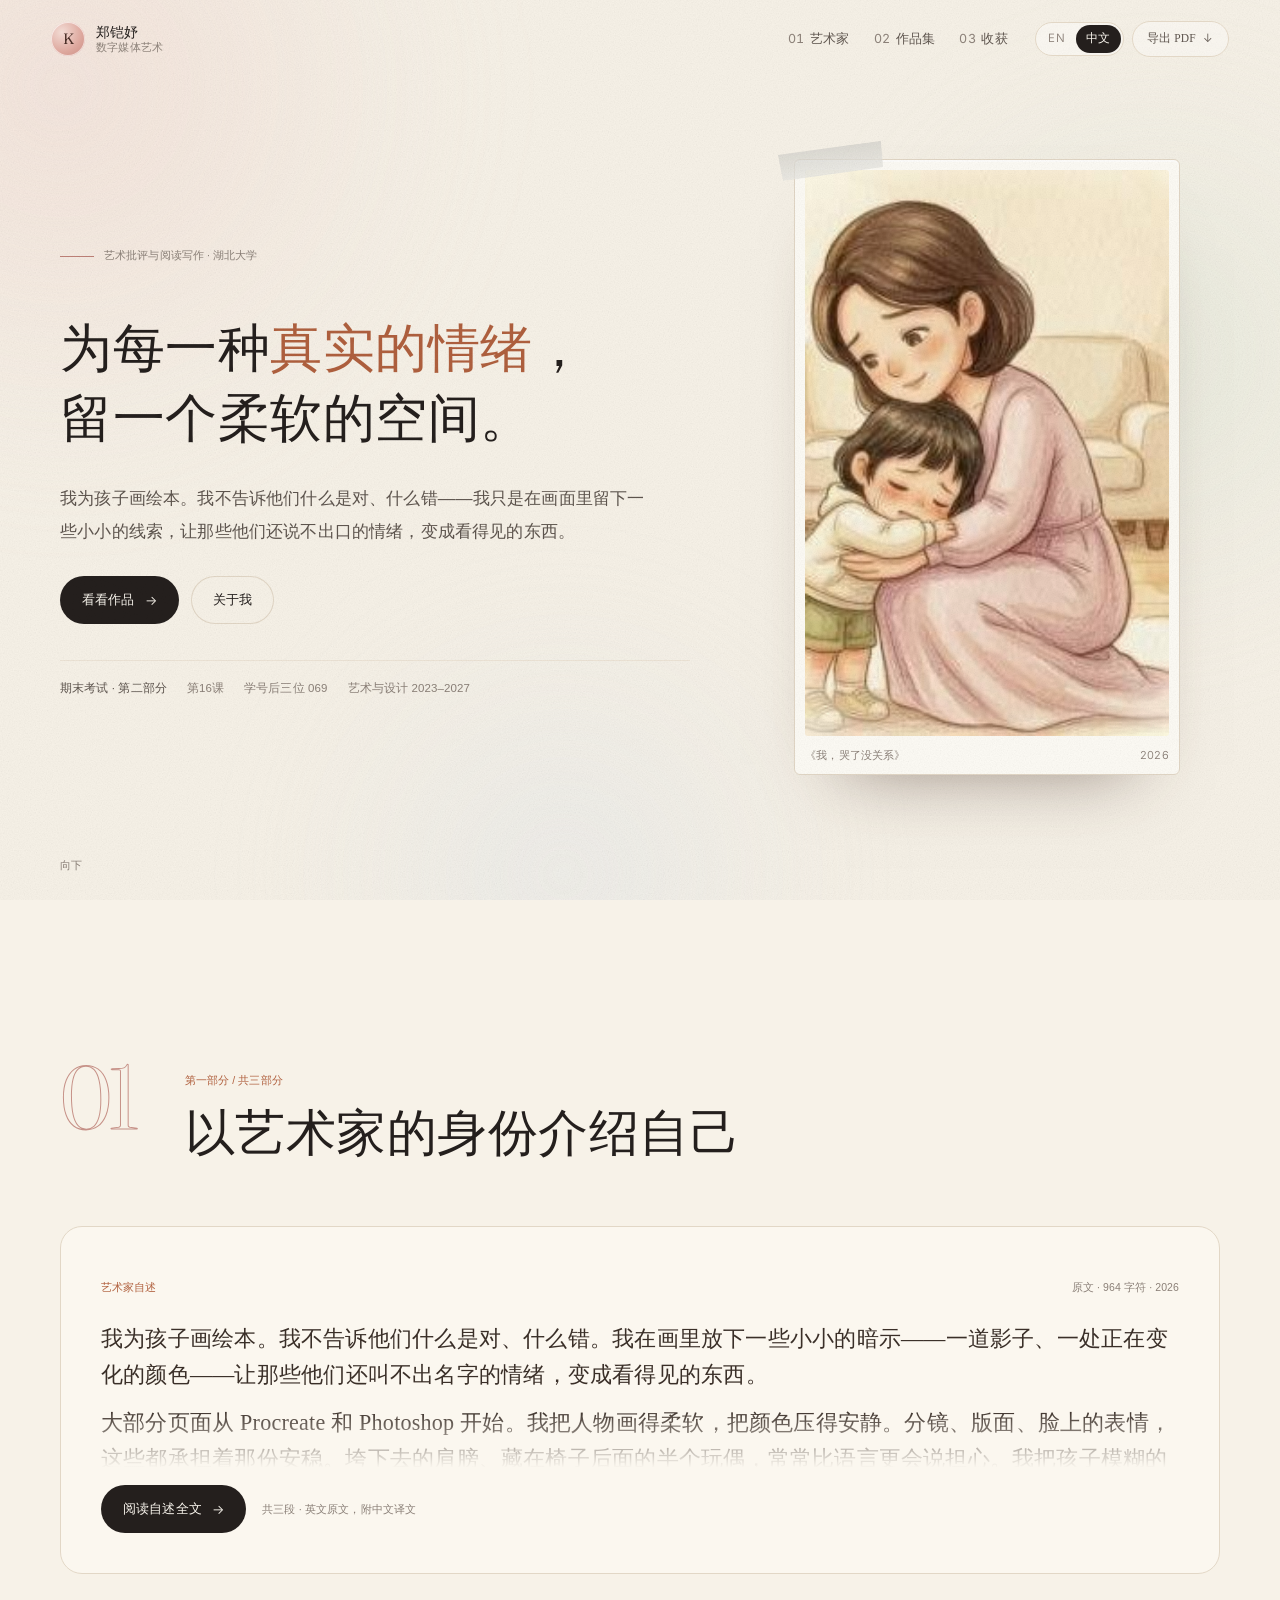
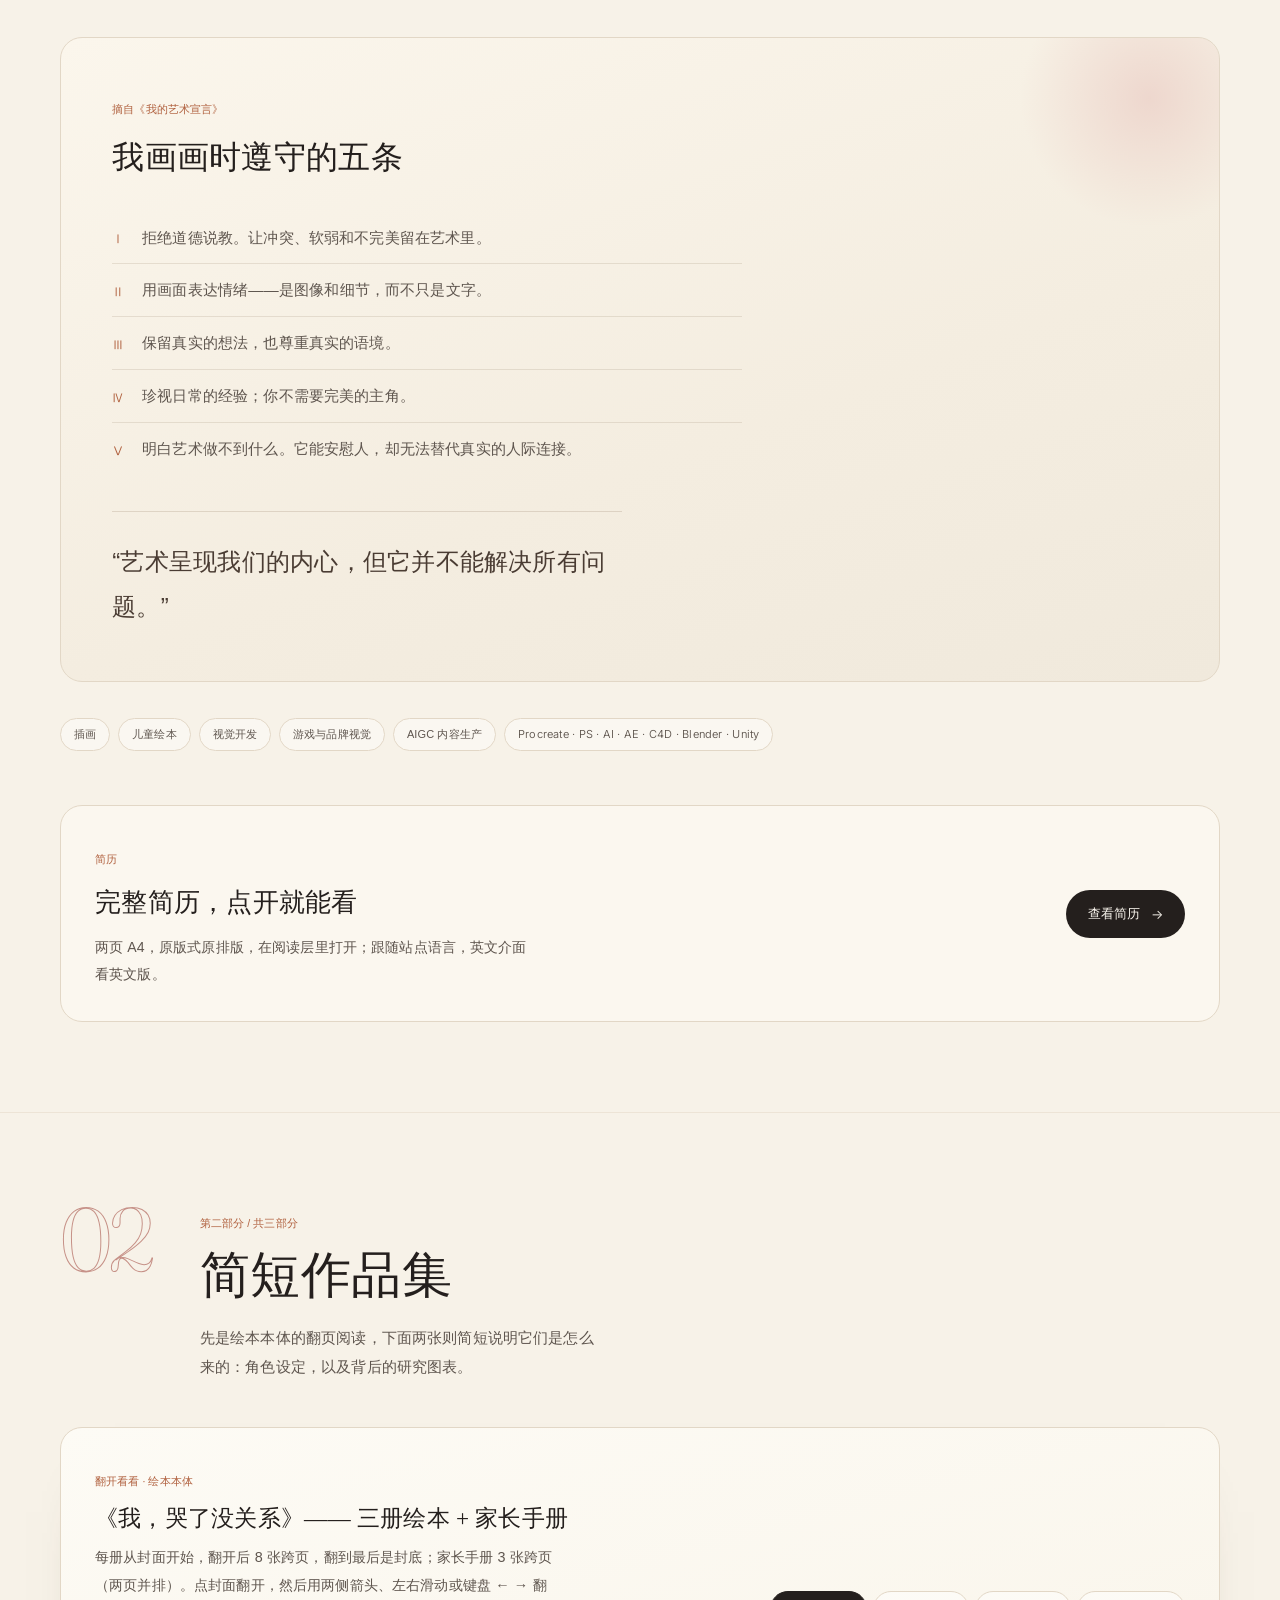
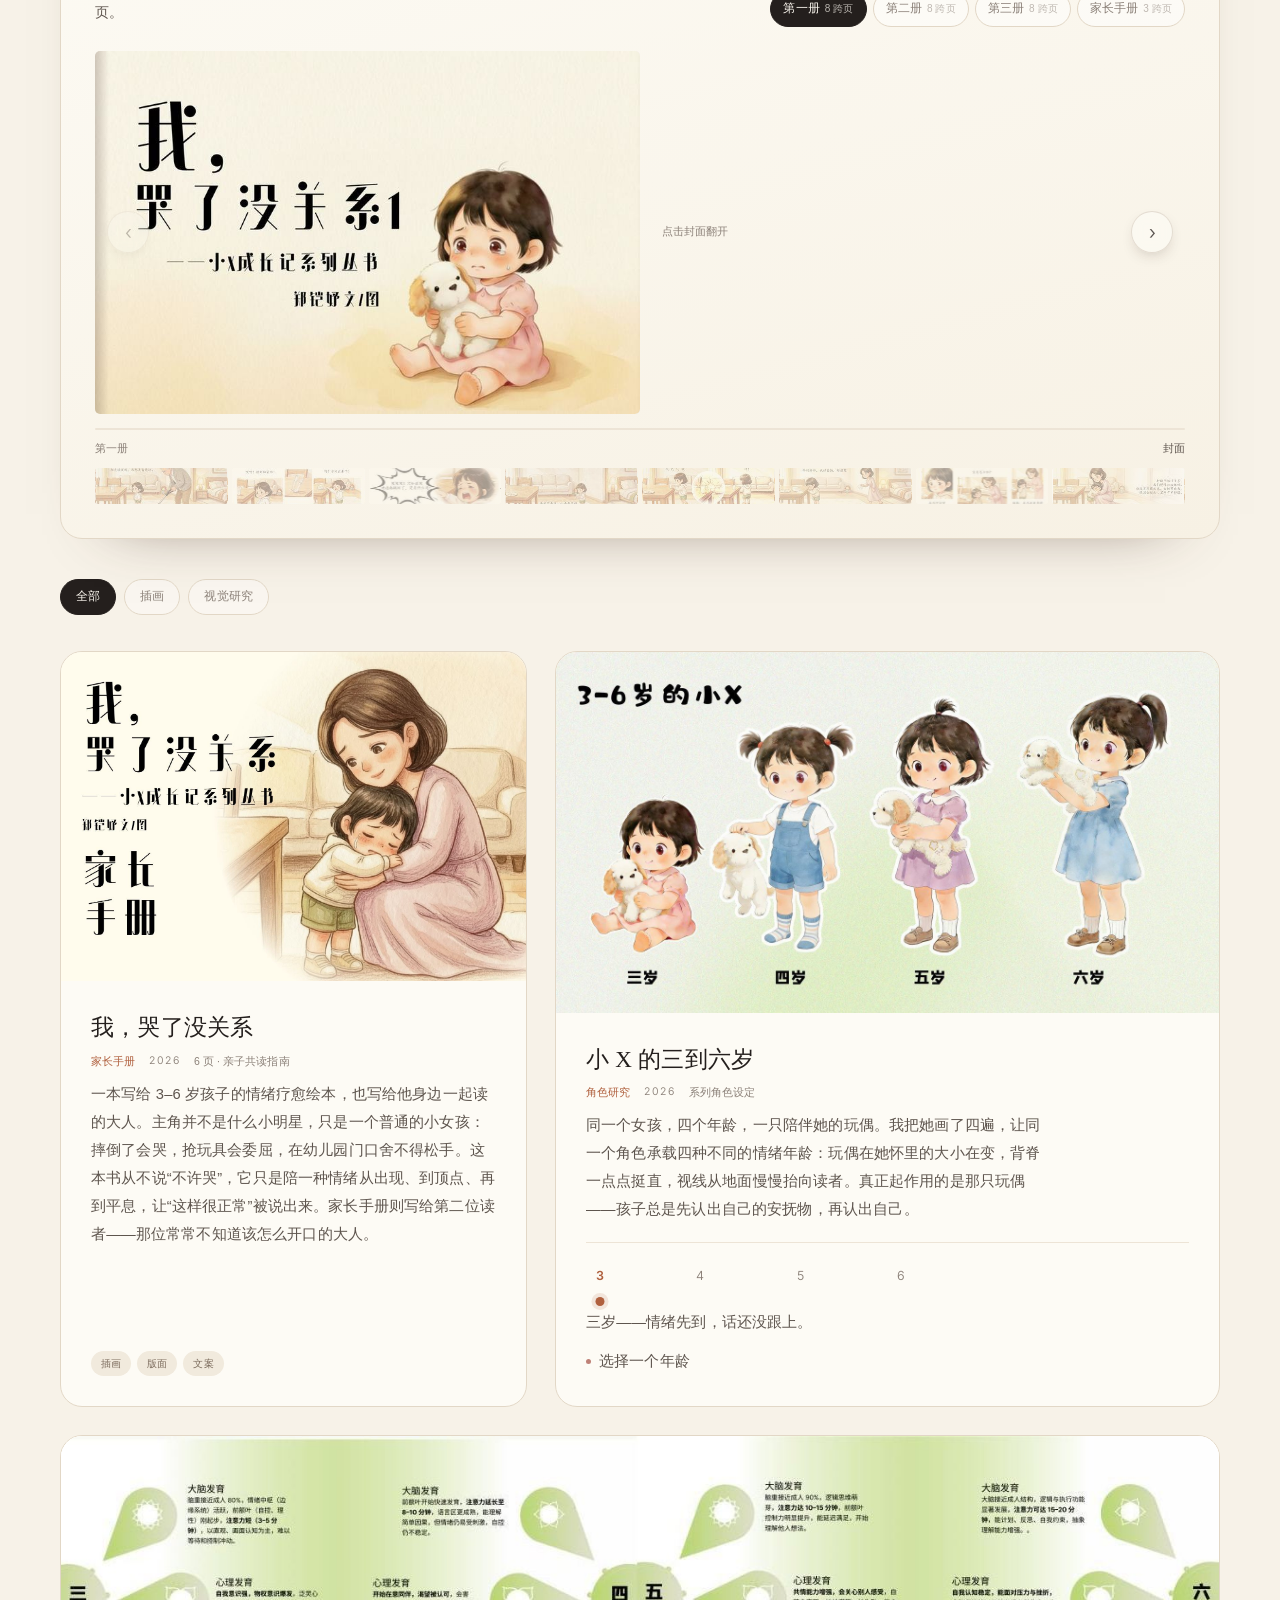
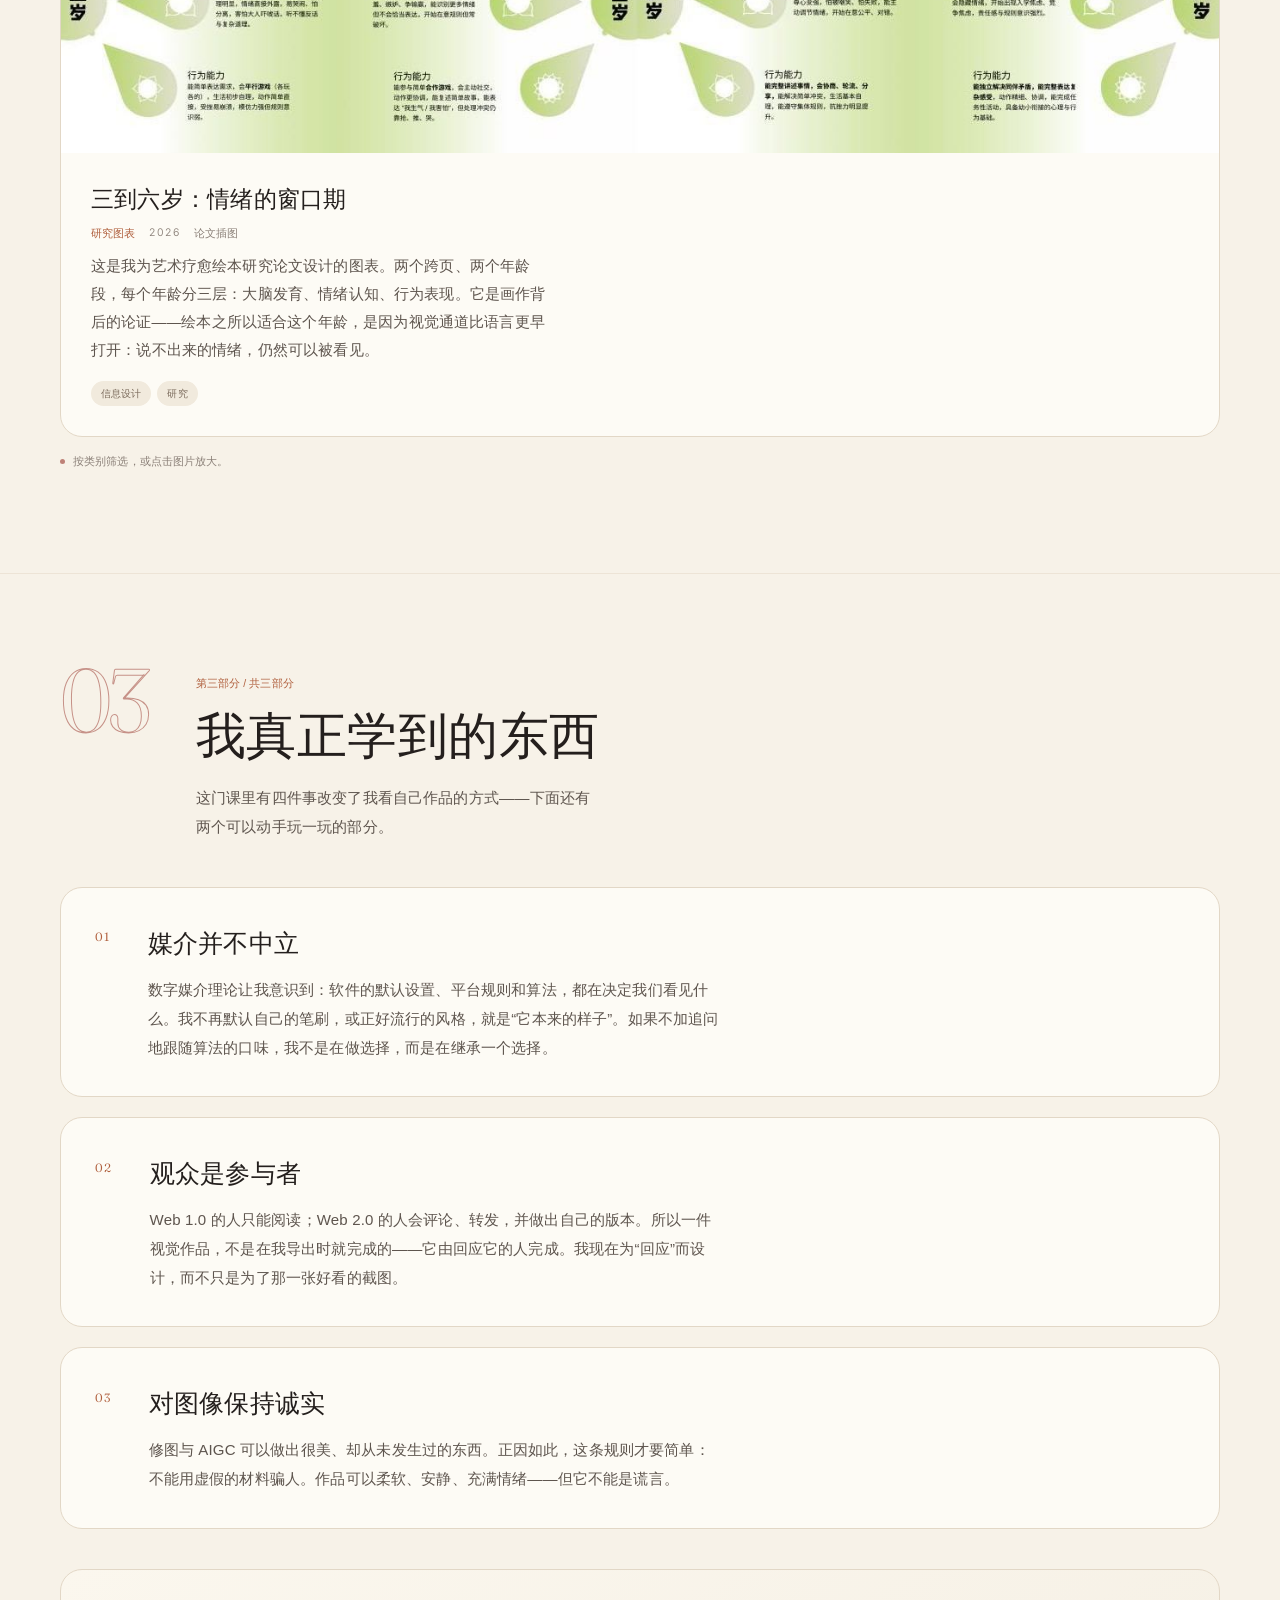
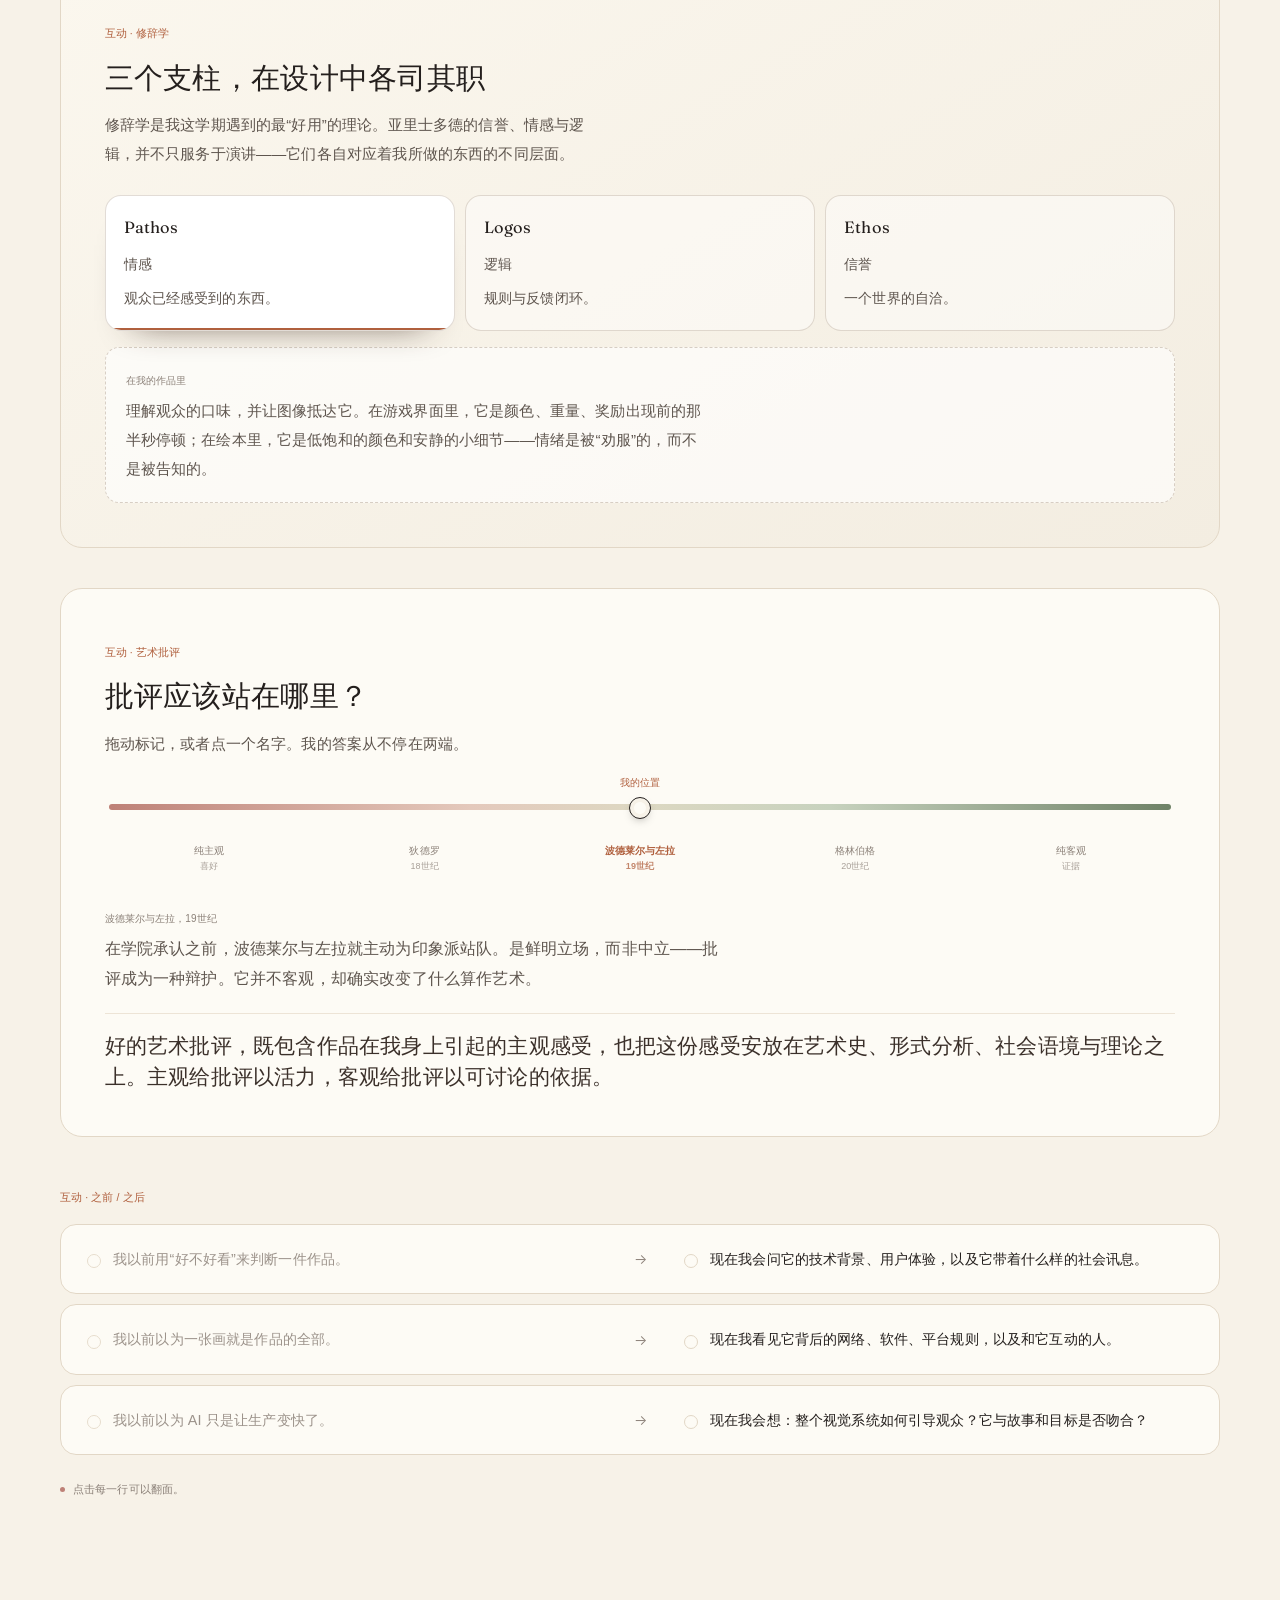
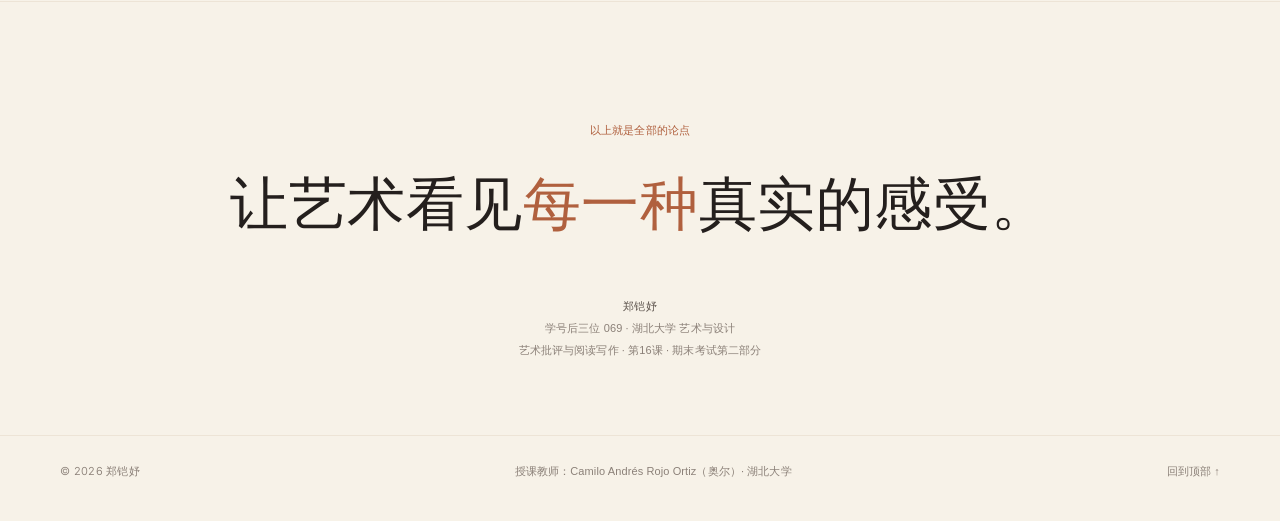
==== 郑铠妤_期末考试_单文件版.html @ 7272d147 "header: click the name for phone and email" ====
<!doctype html>
<html lang="zh-CN" data-lang="zh" data-default-lang="zh">
<head>
<meta charset="utf-8">
<meta name="viewport" content="width=device-width, initial-scale=1">
<title>郑铠妤 · 为每一种真实的情绪留一个柔软的空间 — 期末考试第二部分</title>
<meta name="description" content="Final exam presentation (Part 2): an artist introduction, a short portfolio and what I learned — as an interactive site by Zheng Kaiyu, Hubei University.">
<link rel="preconnect" href="https://fonts.googleapis.com">
<link rel="preconnect" href="https://fonts.gstatic.com" crossorigin>
<link href="https://fonts.googleapis.com/css2?family=Fraunces:ital,opsz,wght@0,9..144,300;0,9..144,400;0,9..144,500;1,9..144,400&amp;family=Inter:wght@300;400;500;600&amp;display=swap" rel="stylesheet">
<style>
/* ============================================================
   Zheng Kaiyu — "A Soft Space"
   Final Exam, Part 2 · Critical Writing and Reading in Arts
   ============================================================ */

/* ---------- tokens ---------- */
:root{
  --paper:#F7F2E8;
  --paper-2:#FBF7EF;
  --card:#FDFBF5;
  --ink:#241F1D;
  --ink-soft:#5E554E;
  --ink-faint:#8B8078;
  --line:#E2D7C6;
  --line-soft:#EDE4D6;
  --blush:#E7C3BC;
  --blush-deep:#BE8177;
  --sage:#A9B9A0;
  --sage-deep:#6F8267;
  --clay:#B0603E;
  --blue:#A7BAC8;
  --maxw:1160px;
  --r:22px;
  --ease:cubic-bezier(.22,.68,.24,1);
  --serif:"Fraunces","Iowan Old Style","Palatino Linotype",Palatino,Georgia,"Songti SC",serif;
  --sans:"Inter",-apple-system,BlinkMacSystemFont,"Segoe UI","PingFang SC","Hiragino Sans GB","Microsoft YaHei",sans-serif;
}

*,*::before,*::after{box-sizing:border-box}
html{-webkit-text-size-adjust:100%;scroll-behavior:smooth;scroll-padding-top:96px}
@media (prefers-reduced-motion:reduce){html{scroll-behavior:auto}}

body{
  margin:0;
  background:var(--paper);
  color:var(--ink);
  font-family:var(--sans);
  font-size:clamp(15px,1.02vw,17px);
  line-height:1.7;
  font-weight:350;
  -webkit-font-smoothing:antialiased;
  overflow-x:hidden;
}

/* language switching */
[data-lang="en"] [lang="zh"]{display:none !important}
[data-lang="zh"] [lang="en"]{display:none !important}

/* --- Chinese typography: serif for headings, sans for reading text --- */
[lang="zh"]{
  font-family:"Songti SC","Noto Serif SC","Source Han Serif SC",SimSun,STSong,serif;
  letter-spacing:.01em
}
p [lang="zh"],li [lang="zh"],small [lang="zh"],.sub [lang="zh"],.intro [lang="zh"],
.agecap [lang="zh"],.side [lang="zh"],.meta [lang="zh"],.hero-meta [lang="zh"],
.panel p [lang="zh"],.spector p [lang="zh"],.sig [lang="zh"],.caps [lang="zh"],
.tags [lang="zh"],footer [lang="zh"],.metrics small [lang="zh"],.hint [lang="zh"],
.wbody p [lang="zh"],.case p [lang="zh"],.lrow p [lang="zh"],.eyebrow [lang="zh"],
.part-kicker [lang="zh"],.brand b [lang="zh"],.lb-cap [lang="zh"]{
  font-family:"PingFang SC","Hiragino Sans GB","Microsoft YaHei","Noto Sans SC",sans-serif
}
[data-lang="zh"] .outro .big,
[data-lang="zh"] .manifesto .quote,
[data-lang="zh"] .hero h1 em{font-style:normal}
[data-lang="zh"] .hero h1{
  font-size:clamp(1.8rem,4.05vw,3.35rem);
  line-height:1.32;letter-spacing:0;margin-top:.9em;margin-bottom:.55em;font-weight:500
}
[data-lang="zh"] .caps > span{text-transform:none;letter-spacing:.02em}
[data-lang="zh"] footer .frow{text-transform:none;letter-spacing:.03em}
[data-lang="zh"] .part-head h2{line-height:1.25}
[data-lang="zh"] .outro .big{line-height:1.3;letter-spacing:0}
[data-lang="zh"] .st-title,[data-lang="zh"] .wbody h3{line-height:1.4}
body[lang] p[lang="zh"],p [lang="zh"]{line-height:1.9}

a{color:inherit;text-decoration:none}
img{max-width:100%;display:block;height:auto}
button{font:inherit;color:inherit;background:none;border:0;cursor:pointer}
::selection{background:var(--blush);color:#2b2320}

.skip{position:fixed;left:-999px;top:0;z-index:200;background:var(--ink);color:var(--paper);padding:.7rem 1.1rem;border-radius:0 0 10px 0}
.skip:focus{left:0}

/* ---------- paper texture & soft colour ---------- */
.grain{
  position:fixed;inset:0;pointer-events:none;z-index:3;opacity:.5;
  background-image:url("data:image/svg+xml,%3Csvg xmlns='http://www.w3.org/2000/svg' width='180' height='180'%3E%3Cfilter id='n'%3E%3CfeTurbulence type='fractalNoise' baseFrequency='.82' numOctaves='3'/%3E%3CfeColorMatrix type='saturate' values='0'/%3E%3C/filter%3E%3Crect width='180' height='180' filter='url(%23n)' opacity='.28'/%3E%3C/svg%3E");
  mix-blend-mode:multiply;
}
.blobs{position:fixed;inset:0;pointer-events:none;z-index:0;overflow:hidden}
.blobs span{position:absolute;display:block;border-radius:50%;filter:blur(70px);opacity:.55}
.b1{width:52vw;height:52vw;left:-16vw;top:-14vw;background:radial-gradient(circle at 40% 40%,#F2D9D2,rgba(242,217,210,0) 68%)}
.b2{width:44vw;height:44vw;right:-12vw;top:8vh;background:radial-gradient(circle at 50% 50%,#DDE6D6,rgba(221,230,214,0) 68%)}
.b3{width:40vw;height:40vw;left:24vw;bottom:-18vw;background:radial-gradient(circle at 50% 50%,#E3E8EC,rgba(227,232,236,0) 70%)}
@media (prefers-reduced-motion:no-preference){
  .b1{animation:drift 26s ease-in-out infinite alternate}
  .b2{animation:drift 32s ease-in-out infinite alternate-reverse}
  .b3{animation:drift 38s ease-in-out infinite alternate}
}
@keyframes drift{from{transform:translate3d(0,0,0) scale(1)}to{transform:translate3d(3vw,2vh,0) scale(1.08)}}

/* ---------- progress ---------- */
.progress{position:fixed;top:0;left:0;right:0;height:2px;z-index:60;background:transparent}
.progress i{display:block;height:100%;width:0;background:linear-gradient(90deg,var(--blush-deep),var(--clay));transition:width .12s linear}

/* ---------- nav ---------- */
.nav{
  position:fixed;top:0;left:0;right:0;z-index:50;
  display:flex;align-items:center;gap:clamp(12px,2vw,32px);
  padding:18px clamp(18px,4vw,54px);
  transition:background .45s var(--ease),box-shadow .45s var(--ease),padding .45s var(--ease);
}
.nav.solid{
  background:rgba(250,246,238,.82);
  backdrop-filter:blur(14px) saturate(1.2);
  -webkit-backdrop-filter:blur(14px) saturate(1.2);
  box-shadow:0 1px 0 var(--line),0 8px 30px -22px rgba(60,40,30,.4);
  padding-top:12px;padding-bottom:12px;
}
.brand{display:flex;align-items:center;gap:11px;margin-right:auto;min-width:0}
.brand .mark{
  width:34px;height:34px;border-radius:50%;flex:0 0 auto;
  background:radial-gradient(circle at 32% 30%,#F3DCD5,#DDA79D 60%,#C98D83);
  box-shadow:inset 0 0 0 1px rgba(255,255,255,.6);
  display:grid;place-items:center;
  font-family:var(--serif);font-size:15px;color:#4a2f28;
}
.brand .who{display:flex;flex-direction:column;line-height:1.15}
.brand b{font-weight:500;font-size:14px;letter-spacing:.02em}
.brand small{font-size:10.5px;letter-spacing:.14em;text-transform:uppercase;color:var(--ink-faint)}
/* brand button + contact card */
button.brand{
  font:inherit;color:inherit;background:none;border:0;padding:4px 6px 4px 0;
  text-align:left;cursor:pointer;border-radius:10px
}
button.brand b{transition:color .3s var(--ease)}
button.brand:hover b,button.brand:focus-visible b{color:var(--clay)}
button.brand:focus-visible{outline:2px solid rgba(176,96,62,.5);outline-offset:4px}
.contact{
  position:absolute;top:calc(100% - 6px);left:clamp(18px,4vw,54px);z-index:60;
  width:min(304px,calc(100vw - 36px));
  background:rgba(253,251,245,.98);border:1px solid var(--line);border-radius:14px;
  box-shadow:0 30px 52px -34px rgba(50,35,28,.9);
  padding:15px 18px 13px;animation:docIn .24s var(--ease)
}
.contact[hidden]{display:none}
.contact-k{font-size:9.5px;letter-spacing:.16em;text-transform:uppercase;color:var(--clay);margin:0 0 8px}
.contact-row{
  display:flex;flex-direction:column;gap:2px;padding:8px 0;
  border-top:1px solid var(--line-soft);transition:color .3s
}
.contact-row:first-of-type{border-top:0;padding-top:2px}
.contact-lab{font-size:9.5px;letter-spacing:.13em;text-transform:uppercase;color:var(--ink-faint)}
.contact-val{font-family:var(--serif);font-size:1.04rem;color:var(--ink);letter-spacing:.01em}
.contact-row:hover .contact-val{color:var(--clay)}
@media screen and (max-width:560px){.contact{left:12px;width:calc(100vw - 24px)}}

.navlinks{display:flex;gap:clamp(10px,1.6vw,26px);font-size:12.5px;letter-spacing:.04em}
.navlinks a{position:relative;padding:4px 2px;color:var(--ink-soft);transition:color .3s}
.navlinks a b{font-weight:400;color:var(--ink-faint);margin-right:5px;font-variant-numeric:tabular-nums}
.navlinks a::after{
  content:"";position:absolute;left:0;right:0;bottom:-1px;height:1px;
  background:var(--clay);transform:scaleX(0);transform-origin:left;transition:transform .4s var(--ease);
}
.navlinks a:hover{color:var(--ink)}
.navlinks a:hover::after,.navlinks a[aria-current="true"]::after{transform:scaleX(1)}
.navlinks a[aria-current="true"]{color:var(--ink)}

.navtools{display:flex;align-items:center;gap:8px}
.seg{display:flex;border:1px solid var(--line);border-radius:999px;padding:2px;background:rgba(255,255,255,.4)}
.seg button{
  padding:4px 10px;border-radius:999px;font-size:11.5px;letter-spacing:.06em;
  color:var(--ink-faint);transition:.3s var(--ease)
}
.seg button[aria-pressed="true"]{background:var(--ink);color:var(--paper-2)}
.btn-ghost{
  display:inline-flex;align-items:center;gap:7px;
  border:1px solid var(--line);border-radius:999px;padding:7px 14px;
  font-size:11.5px;letter-spacing:.09em;text-transform:uppercase;
  color:var(--ink-soft);background:rgba(255,255,255,.35);transition:.35s var(--ease)
}
.btn-ghost:hover{background:var(--ink);color:var(--paper-2);border-color:var(--ink)}
@media screen and (max-width:760px){
  .navlinks{display:none}
  .brand small{display:none}
  .nav{padding:14px clamp(14px,4vw,54px);gap:10px}
  .btn-ghost{padding:6px 10px;font-size:10px}
  .hero{padding-bottom:clamp(30px,5vh,60px)}
  .part{padding:clamp(52px,7vh,96px) 0}
  .part-head{margin-bottom:clamp(24px,4vh,40px)}
  .scroll-cue{margin-top:24px}
  .scroll-cue i{height:30px}
}

/* wide research chart: swipe horizontally on small screens */
@media screen and (max-width:760px){
  .shot.wide{aspect-ratio:auto;height:auto;overflow-x:auto;overflow-y:hidden;cursor:grab}
  .shot.wide img{min-width:860px;max-width:none;width:860px;height:auto;object-fit:contain}
  .shot.wide::after{
    content:"swipe \2192";position:absolute;right:10px;bottom:10px;
    font-size:9px;letter-spacing:.14em;text-transform:uppercase;
    background:rgba(253,251,245,.92);color:var(--ink-soft);border-radius:999px;padding:4px 9px;
    pointer-events:none
  }
}

/* ---------- layout ---------- */
.wrap{width:min(100% - clamp(36px,8vw,96px),var(--maxw));margin-inline:auto}
section{position:relative;z-index:1;scroll-margin-top:88px}

/* ---------- hero ---------- */
.hero{padding:clamp(120px,16vh,180px) 0 clamp(60px,8vh,110px)}
.hero .inner{display:grid;grid-template-columns:1.15fr .85fr;gap:clamp(30px,5vw,72px);align-items:center}
@media screen and (max-width:900px){.hero .inner{grid-template-columns:1fr;gap:44px}}

.eyebrow{
  display:flex;align-items:center;gap:10px;
  font-size:10.5px;letter-spacing:.2em;text-transform:uppercase;color:var(--ink-faint);
}
.eyebrow::before{content:"";width:34px;height:1px;background:var(--blush-deep);flex:0 0 auto}

.hero h1{
  font-family:var(--serif);font-weight:400;
  font-size:clamp(2.5rem,6.2vw,5rem);
  line-height:1.02;letter-spacing:-.025em;
  margin:.5em 0 .42em;
}
.hero h1 em{font-style:italic;color:var(--clay)}
.hero p.lead{
  font-size:clamp(1rem,1.35vw,1.14rem);
  line-height:1.72;color:var(--ink-soft);max-width:34em;margin:0 0 1.6em;
}
.hero .cta{display:flex;flex-wrap:wrap;gap:12px;align-items:center}
.btn{
  display:inline-flex;align-items:center;gap:10px;
  background:var(--ink);color:var(--paper-2);
  padding:13px 22px;border-radius:999px;font-size:13px;letter-spacing:.03em;
  transition:.4s var(--ease);
}
.btn:hover{transform:translateY(-2px);box-shadow:0 14px 28px -18px rgba(40,25,20,.7)}
.btn .arrow{transition:transform .4s var(--ease)}
.btn:hover .arrow{transform:translateX(4px)}
.btn.line{background:transparent;color:var(--ink);box-shadow:inset 0 0 0 1px var(--line)}
.btn.line:hover{box-shadow:inset 0 0 0 1px var(--ink)}

.hero-meta{
  display:flex;flex-wrap:wrap;gap:6px 20px;margin-top:clamp(28px,4vh,44px);
  padding-top:18px;border-top:1px solid var(--line-soft);
  font-size:11.5px;letter-spacing:.06em;color:var(--ink-faint);text-transform:uppercase;
}
.hero-meta b{color:var(--ink-soft);font-weight:500}

/* framed artwork */
.frame{
  position:relative;background:var(--card);border:1px solid var(--line);
  border-radius:6px;padding:10px;
  box-shadow:0 40px 70px -50px rgba(70,45,35,.6),0 2px 0 rgba(255,255,255,.6) inset;
  transform:rotate(2.4deg);
  transition:transform .7s var(--ease);
}
.frame:hover{transform:rotate(.4deg) translateY(-4px)}
.frame img{width:100%;height:auto;border-radius:3px}
.frame .tape{
  position:absolute;top:-13px;left:-16px;width:104px;height:28px;
  background:linear-gradient(180deg,rgba(206,205,199,.62),rgba(232,231,226,.8));
  transform:rotate(-7deg);
  box-shadow:0 1px 2px rgba(0,0,0,.09);
  clip-path:polygon(0 6%,100% 0,99% 94%,2% 100%);
}
.frame figcaption{
  margin-top:10px;font-size:11px;letter-spacing:.03em;color:var(--ink-faint);
  display:flex;justify-content:space-between;gap:10px;
}
@media screen and (max-width:900px){.frame{max-width:330px;margin-inline:auto;transform:rotate(1.4deg)}}

.scroll-cue{
  display:flex;align-items:center;gap:10px;margin-top:clamp(34px,6vh,70px);
  font-size:10.5px;letter-spacing:.22em;text-transform:uppercase;color:var(--ink-faint)
}
.scroll-cue i{display:block;width:1px;height:44px;background:linear-gradient(var(--ink-faint),transparent);position:relative;overflow:hidden}
.scroll-cue i::after{content:"";position:absolute;inset:0;background:var(--paper);animation:drip 2.4s var(--ease) infinite}
@keyframes drip{0%{transform:translateY(-100%)}60%,100%{transform:translateY(100%)}}
@media (prefers-reduced-motion:reduce){.scroll-cue i::after{animation:none}}

/* ---------- part headers ---------- */
.part{padding:clamp(70px,10vh,130px) 0}
.part + .part{border-top:1px solid var(--line-soft)}
.part-head{display:grid;grid-template-columns:auto 1fr;gap:clamp(18px,4vw,48px);align-items:start;margin-bottom:clamp(34px,5vh,60px)}
.part-num{
  font-family:var(--serif);font-size:clamp(3.4rem,7vw,6rem);line-height:.8;
  color:transparent;-webkit-text-stroke:1px var(--blush-deep);opacity:.85;
  font-variant-numeric:tabular-nums;letter-spacing:-.04em;
}
.part-head h2{
  font-family:var(--serif);font-weight:400;letter-spacing:-.02em;
  font-size:clamp(1.9rem,3.9vw,3.1rem);line-height:1.08;margin:.1em 0 .34em;
}
.part-head .sub{max-width:44ch;color:var(--ink-soft);font-size:clamp(.95rem,1.15vw,1.05rem);margin:0}
.part-kicker{font-size:10.5px;letter-spacing:.2em;text-transform:uppercase;color:var(--clay);margin-bottom:.9em}
@media screen and (max-width:700px){
  .part-head{grid-template-columns:1fr;gap:14px}
  .part-num{font-size:3rem}
}

/* ---------- statement accordion ---------- */
.statement{display:grid;gap:0;border-top:1px solid var(--line)}
details.st{
  border-bottom:1px solid var(--line);padding:0;
  transition:background .5s var(--ease);
}
details.st summary{
  list-style:none;cursor:pointer;
  display:grid;grid-template-columns:auto 1fr auto;gap:clamp(14px,3vw,34px);
  align-items:baseline;padding:clamp(18px,2.6vh,26px) 4px;
  transition:padding .4s var(--ease);
}
details.st summary::-webkit-details-marker{display:none}
details.st summary .n{font-size:10.5px;letter-spacing:.16em;color:var(--ink-faint);font-variant-numeric:tabular-nums;padding-top:.3em}
details.st summary .st-title{
  font-family:var(--serif);font-weight:400;font-size:clamp(1.25rem,2.3vw,1.72rem);
  line-height:1.25;letter-spacing:-.01em;display:block;transition:color .35s
}
details.st summary .plus{
  width:30px;height:30px;border-radius:50%;border:1px solid var(--line);
  display:grid;place-items:center;position:relative;flex:0 0 auto;transition:.45s var(--ease)
}
details.st summary .plus::before,details.st summary .plus::after{
  content:"";position:absolute;background:var(--ink-soft);transition:.45s var(--ease)
}
details.st summary .plus::before{width:11px;height:1px}
details.st summary .plus::after{width:1px;height:11px}
details.st[open] summary .plus{background:var(--ink);border-color:var(--ink);transform:rotate(180deg)}
details.st[open] summary .plus::before,details.st[open] summary .plus::after{background:var(--paper-2)}
details.st[open] summary .plus::after{opacity:0}
details.st summary:hover .st-title{color:var(--clay)}
details.st .body{
  padding:0 4px clamp(22px,3.4vh,32px) calc(clamp(14px,3vw,34px) + 32px);
  max-width:62ch;color:var(--ink-soft);
}
@media screen and (max-width:700px){
  details.st .body{padding-left:4px}
}
details.st .body p{margin:0}
details.st .body .sig{
  margin-top:14px;font-size:11px;letter-spacing:.13em;text-transform:uppercase;color:var(--ink-faint)
}

/* ---------- manifesto band ---------- */
.manifesto{
  margin-top:clamp(46px,7vh,78px);
  background:linear-gradient(160deg,#FBF6EC,#F4EDE0 60%,#F0E9DC);
  border:1px solid var(--line);border-radius:var(--r);
  padding:clamp(26px,4vw,54px);
  position:relative;overflow:hidden;
}
.manifesto::after{
  content:"";position:absolute;right:-60px;top:-70px;width:260px;height:260px;border-radius:50%;
  background:radial-gradient(circle,rgba(231,195,188,.55),rgba(231,195,188,0) 70%);
}
.manifesto h3{
  font-family:var(--serif);font-weight:400;font-size:clamp(1.4rem,2.6vw,2rem);
  margin:.25em 0 .1em;letter-spacing:-.01em;
}
.manifesto .mk{font-size:10.5px;letter-spacing:.2em;text-transform:uppercase;color:var(--clay)}
.cmds{list-style:none;padding:0;margin:clamp(20px,3vh,34px) 0 0;display:grid;gap:0;max-width:70ch}
.cmds li{
  display:grid;grid-template-columns:auto 1fr;gap:18px;
  padding:13px 0;border-top:1px solid rgba(160,140,120,.22);
  font-size:clamp(.95rem,1.15vw,1.02rem);color:var(--ink-soft);
  transition:color .35s,padding-left .45s var(--ease);
}
.cmds li:first-child{border-top:0}
.cmds li span.num{font-family:var(--serif);font-size:12px;color:var(--clay);padding-top:.4em;font-variant-numeric:tabular-nums}
.cmds li:hover{color:var(--ink);padding-left:8px}
.manifesto .quote{
  margin:clamp(26px,4vh,40px) 0 0;padding-top:clamp(20px,3vh,28px);
  border-top:1px solid rgba(160,140,120,.28);
  font-family:var(--serif);font-style:italic;font-size:clamp(1.1rem,2vw,1.5rem);
  line-height:1.45;color:#4A3C33;max-width:34ch;
}

/* ---------- capability strip ---------- */
.caps{display:flex;flex-wrap:wrap;gap:8px;margin-top:clamp(30px,4vh,44px)}
.caps > span{
  font-size:11px;letter-spacing:.08em;text-transform:uppercase;
  border:1px solid var(--line);border-radius:999px;padding:6px 13px;color:var(--ink-soft);
  transition:.35s var(--ease);background:rgba(255,255,255,.4)
}
.caps > span:hover{background:var(--ink);color:var(--paper-2);border-color:var(--ink);transform:translateY(-2px)}

/* ---------- 01 · artist statement + archive + cv ---------- */
.statement-card{
  position:relative;border:1px solid var(--line);border-radius:var(--r);
  background:#FBF7EF;
  padding:clamp(22px,3.2vw,40px);
  margin-top:clamp(8px,1.6vh,16px)
}
.sc-head{display:flex;justify-content:space-between;align-items:baseline;gap:14px;flex-wrap:wrap;margin-bottom:14px}
.sc-note{font-size:10.5px;letter-spacing:.13em;text-transform:uppercase;color:var(--ink-faint);margin:0}
.sc-lead{
  position:relative;font-family:var(--serif);font-weight:400;
  font-size:clamp(1.02rem,1.85vw,1.38rem);line-height:1.62;color:#3A2F28;margin:0;
  max-height:6.6em;overflow:hidden
}
.sc-lead p{margin:0 0 .55em}
.sc-lead p:last-child{margin-bottom:0}
.sc-lead::after{
  content:"";position:absolute;left:0;right:0;bottom:0;height:2.6em;pointer-events:none;
  background:linear-gradient(180deg,rgba(251,247,239,0),rgba(251,247,239,.99))
}
.sc-lead [lang="zh"],.docmodal-body [lang="zh"]{
  font-family:"Songti SC","Noto Serif SC","Source Han Serif SC",SimSun,STSong,serif
}
.sc-actions{display:flex;align-items:center;gap:16px;flex-wrap:wrap;margin-top:18px}
.sc-hint{margin:0;font-size:11px;letter-spacing:.04em;color:var(--ink-faint)}

.archive,.cv{margin-top:clamp(44px,7vh,76px)}
.archive-head{display:flex;justify-content:space-between;align-items:flex-end;gap:20px;flex-wrap:wrap;margin-bottom:clamp(16px,2.4vh,24px)}
.archive-head h3{font-family:var(--serif);font-weight:400;font-size:clamp(1.25rem,2.3vw,1.75rem);margin:.2em 0 0;letter-spacing:-.01em}
.archive-note{margin:0;font-size:11.5px;color:var(--ink-faint);max-width:36ch;line-height:1.6}

.docgrid{display:grid;grid-template-columns:repeat(auto-fit,minmax(320px,1fr));gap:12px}
.doccard{
  display:flex;flex-direction:column;gap:5px;text-align:left;
  padding:17px 17px 15px;border:1px solid var(--line);border-radius:16px;
  background:var(--card);transition:.4s var(--ease);position:relative;overflow:hidden
}
.doccard:hover{transform:translateY(-3px);border-color:#D3C4AE;box-shadow:0 22px 32px -28px rgba(70,45,35,.85)}
.doccard-t{font-family:var(--serif);font-size:1rem;line-height:1.35;color:var(--ink)}
.doccard-m{font-size:9.5px;letter-spacing:.12em;text-transform:uppercase;color:var(--clay)}
.doccard-x{font-size:.82rem;color:var(--ink-soft);line-height:1.55}
.doccard-go{font-size:10px;letter-spacing:.1em;text-transform:uppercase;color:var(--ink-faint);margin-top:auto;padding-top:12px;transition:color .3s}
.doccard:hover .doccard-go{color:var(--clay)}

.cv-grid{
  display:grid;grid-template-columns:1fr 1fr;gap:1px;
  background:var(--line-soft);border:1px solid var(--line-soft);
  border-radius:16px;overflow:hidden
}
@media screen and (max-width:760px){.cv-grid{grid-template-columns:1fr}}
.cv-item{background:var(--card);padding:clamp(15px,2vw,22px)}
.cv-k{font-size:9.5px;letter-spacing:.15em;text-transform:uppercase;color:var(--clay);margin:0 0 6px}
.cv-v{margin:0;font-size:.86rem;line-height:1.62;color:var(--ink-soft)}

/* cv call to action + reader */
.cvcta{
  display:flex;align-items:center;justify-content:space-between;gap:clamp(18px,3vw,32px);flex-wrap:wrap;
  margin-top:clamp(40px,6vh,68px);padding:clamp(22px,3vw,34px);
  border:1px solid var(--line);border-radius:var(--r);background:#FBF7EF
}
.cvcta-text h3{font-family:var(--serif);font-weight:400;font-size:clamp(1.2rem,2.3vw,1.65rem);margin:.18em 0 .35em;letter-spacing:-.01em}
.cvcta-note{margin:0;max-width:48ch;font-size:.88rem;line-height:1.62;color:var(--ink-soft)}

.cvmodal{position:fixed;inset:0;z-index:130;display:none}
.cvmodal.open{display:block}
.cvmodal-backdrop{position:absolute;inset:0;background:rgba(32,26,22,.8);backdrop-filter:blur(6px)}
.cvmodal-panel{
  position:relative;z-index:2;width:min(880px,calc(100% - 24px));max-height:92vh;
  margin:4vh auto 0;background:var(--paper-2);border-radius:12px;
  box-shadow:0 60px 90px -50px #000;display:flex;flex-direction:column;overflow:hidden;
  animation:docIn .38s var(--ease)
}
.cvmodal-head{position:relative;padding:20px 60px 14px clamp(18px,3vw,28px);border-bottom:1px solid var(--line-soft);flex:0 0 auto}
.cvmodal-head h3{font-family:var(--serif);font-weight:400;font-size:clamp(1.02rem,2vw,1.32rem);margin:.2em 0 .3em;letter-spacing:-.01em}
.cvmodal-meta{margin:0;font-size:10px;letter-spacing:.12em;text-transform:uppercase;color:var(--ink-faint)}
.cvmodal-close{
  position:absolute;top:12px;right:12px;width:34px;height:34px;border-radius:50%;
  border:1px solid var(--line);background:var(--card);display:grid;place-items:center;font-size:13px;
  transition:.3s var(--ease)
}
.cvmodal-close:hover{background:var(--ink);color:var(--paper-2);border-color:var(--ink)}
.cvmodal-body{overflow-y:auto;padding:clamp(12px,2.4vw,24px);background:#EDE7DB}
.cvmodal-body img{
  display:block;width:100%;height:auto;margin:0 auto 14px;background:#fff;
  box-shadow:0 18px 34px -24px rgba(40,30,25,.95)
}
.cvmodal-body img:last-child{margin-bottom:0}
@media screen and (max-width:640px){
  .cvmodal-panel{width:calc(100% - 14px);margin-top:2vh;max-height:95vh;border-radius:10px}
}

/* document reader */
.docmodal{position:fixed;inset:0;z-index:120;display:none}
.docmodal.open{display:block}
.docmodal-backdrop{position:absolute;inset:0;background:rgba(32,26,22,.74);backdrop-filter:blur(6px)}
.docmodal-panel{
  position:relative;z-index:2;width:min(760px,calc(100% - 28px));
  max-height:min(86vh,900px);margin:max(5vh,32px) auto 0;
  background:var(--paper-2);border-radius:14px;
  box-shadow:0 60px 90px -50px #000;
  display:flex;flex-direction:column;overflow:hidden;
  animation:docIn .38s var(--ease)
}
@keyframes docIn{from{opacity:0;transform:translateY(14px)}to{opacity:1;transform:none}}
.docmodal-head{position:relative;padding:24px 62px 15px clamp(20px,4vw,32px);border-bottom:1px solid var(--line-soft);flex:0 0 auto}
.docmodal-head h3{font-family:var(--serif);font-weight:400;font-size:clamp(1.15rem,2.1vw,1.55rem);line-height:1.28;margin:.2em 0 .35em;letter-spacing:-.01em}
.docmodal-meta{margin:0;font-size:10px;letter-spacing:.12em;text-transform:uppercase;color:var(--ink-faint)}
.docmodal-close{
  position:absolute;top:14px;right:14px;width:34px;height:34px;border-radius:50%;
  border:1px solid var(--line);background:var(--card);display:grid;place-items:center;
  font-size:13px;transition:.3s var(--ease)
}
.docmodal-close:hover{background:var(--ink);color:var(--paper-2);border-color:var(--ink)}
.docmodal-body{
  padding:22px clamp(20px,4vw,32px) 34px;overflow-y:auto;
  font-size:.94rem;line-height:1.8;color:var(--ink-soft);outline:none
}
.docmodal-body p{margin:0 0 1.05em}
.docmodal-body p:last-child{margin-bottom:0}
.docmodal-body h4{
  font-family:var(--serif);font-weight:400;font-size:1.02rem;color:var(--ink);
  margin:1.7em 0 .45em;letter-spacing:0
}
.docmodal-body h4:first-child{margin-top:0}
.docmodal-body ol{margin:0 0 1.05em;padding-left:1.5em}
.docmodal-body li{margin-bottom:.45em}
.docmodal-body em{font-style:italic}
.docmodal-body .doc-keys{margin-top:1.3em;font-size:.85rem;color:var(--ink-faint)}
@media screen and (max-width:640px){
  .docmodal-panel{max-height:90vh;margin-top:4vh;border-radius:12px}
  .docmodal-body{font-size:.88rem}
}

/* ---------- portfolio ---------- */
/* flip-through reader */
.reader{
  position:relative;background:linear-gradient(165deg,#FDFBF5,#F7F1E4);
  border:1px solid var(--line);border-radius:var(--r);
  padding:clamp(20px,3vw,34px);margin-bottom:clamp(30px,4.5vh,46px);
  box-shadow:0 30px 60px -55px rgba(70,45,35,.8)
}
.reader-head{display:flex;gap:clamp(16px,3vw,32px);justify-content:space-between;align-items:flex-end;flex-wrap:wrap;margin-bottom:clamp(16px,2.4vw,24px)}
.reader-intro{flex:1 1 320px;min-width:0}
.reader-head h3{
  font-family:var(--serif);font-weight:400;letter-spacing:-.01em;
  font-size:clamp(1.1rem,1.85vw,1.45rem);line-height:1.35;margin:.15em 0 .45em
}
.reader-sub{margin:0;color:var(--ink-soft);font-size:.9rem;max-width:52ch;line-height:1.65}
.reader-tabs{display:flex;gap:6px;flex-wrap:wrap}
.rtab{
  font-size:11.5px;letter-spacing:.05em;padding:7px 12px;border-radius:999px;
  border:1px solid var(--line);color:var(--ink-faint);background:rgba(255,255,255,.5);
  transition:.35s var(--ease);white-space:nowrap
}
.rtab small{opacity:.55;margin-left:5px;font-size:10px}
.rtab:hover{color:var(--ink);border-color:var(--ink-soft)}
.rtab[aria-pressed="true"]{background:var(--ink);color:var(--paper-2);border-color:var(--ink)}
.rtab[aria-pressed="true"] small{opacity:.7}

.book{position:relative;display:flex;align-items:center;gap:0;outline:none}
.book:focus-visible .book-stage{box-shadow:0 0 0 2px var(--clay),0 26px 44px -34px rgba(60,40,30,.9)}
.book-stage{
  position:relative;flex:1;min-width:0;width:100%;
  perspective:2800px;
  background:#FBF6EC;border-radius:5px;overflow:hidden;
  box-shadow:0 26px 44px -34px rgba(60,40,30,.9),0 0 0 1px rgba(160,140,120,.22),0 1px 0 rgba(255,255,255,.7) inset
}
/* the stage keeps its aspect from --ar (width / height) */
.book-stage::before{content:"";display:block;padding-top:calc(100% / var(--ar, 3))}

/* two facing pages, cut at the spine */
.bk-half{position:absolute;top:0;bottom:0;width:50%;overflow:hidden}
.bk-left{left:0}
.bk-right{left:50%}
.bk-half img{
  position:absolute;top:0;height:100%;width:200%;max-width:none;display:block;object-fit:cover
}
.bk-left img{left:0}
.bk-right img{left:-100%}

/* the fold */
.bk-gutter{
  position:absolute;left:50%;top:0;bottom:0;width:30px;margin-left:-15px;z-index:3;
  pointer-events:none;
  background:linear-gradient(90deg,
    rgba(70,48,36,0),rgba(70,48,36,.07) 34%,rgba(70,48,36,.16) 50%,rgba(70,48,36,.07) 66%,rgba(70,48,36,0));
}

/* the leaf that turns around the spine */
.bk-leaf{
  position:absolute;top:0;left:50%;width:50%;height:100%;z-index:4;
  transform-origin:left center;transform-style:preserve-3d;
  display:none;will-change:transform
}
.bk-leaf.on{display:block}
.bk-face{position:absolute;inset:0;overflow:hidden;backface-visibility:hidden}
.bk-face-front{background:#FBF6EC}
.bk-face-front img{
  position:absolute;top:0;left:-100%;height:100%;width:200%;max-width:none;display:block;object-fit:cover
}
.bk-face-back{
  transform:rotateY(180deg);
  background:linear-gradient(265deg,#F6EDDE,#EFE5D4);
  box-shadow:inset 0 0 70px rgba(120,90,70,.16)
}
/* the back of the leaf carries the page that will land underneath */
.bk-face-back img{
  position:absolute;top:0;left:0;height:100%;width:200%;max-width:none;display:block;object-fit:cover
}

/* a closed book: one page standing on its own, no mat behind it */
.book-stage.closed{
  flex:0 0 50%;width:50%;background:none;box-shadow:none
}
.book-stage.closed::before{padding-top:calc(200% / var(--ar,3))}
.book-stage.closed .bk-grid,.book-stage.closed .bk-gutter{display:none}
.book-stage.closed .bk-left{visibility:hidden}
.book-stage.closed .bk-right{
  left:0;width:100%;border-radius:3px 5px 5px 3px;
  box-shadow:0 34px 54px -38px rgba(60,40,30,.95),0 0 0 1px rgba(160,140,120,.16);
  cursor:pointer
}
.book-stage.closed .bk-right img{left:0}
.book-stage.closed .bk-right::after{
  content:"";position:absolute;top:0;bottom:0;left:0;width:14px;z-index:2;pointer-events:none;
  background:linear-gradient(90deg,rgba(60,40,30,.22),rgba(60,40,30,0))
}
.book-stage.closed .bk-right:hover{box-shadow:0 40px 60px -38px rgba(60,40,30,1),0 0 0 1px rgba(160,140,120,.3)}
/* while the cover is swinging, the left page must stay out of sight */
.book-stage.bk-lhid .bk-left{visibility:hidden}
.bk-leaf.from-cover .bk-face-front img{left:0}
.bk-hint{
  position:absolute;left:52%;top:50%;transform:translateY(-50%);
  margin:0;font-size:10.5px;letter-spacing:.14em;text-transform:uppercase;
  color:var(--ink-faint);pointer-events:none;
  transition:opacity .4s var(--ease)
}
.book-stage.closed ~ .bkn{opacity:1}
/* the same book seen from the back, after the last spread */
.book-stage.ended{
  flex:0 0 50%;width:50%;margin-left:auto;background:none;box-shadow:none
}
.book-stage.ended::before{padding-top:calc(200% / var(--ar,3))}
.book-stage.ended .bk-left{visibility:hidden}
.book-stage.ended .bk-gutter{display:none}
.book-stage.ended .bk-right{
  left:0;width:100%;border-radius:5px 3px 3px 5px;
  box-shadow:0 34px 54px -38px rgba(60,40,30,.95),0 0 0 1px rgba(160,140,120,.16)
}
.book-stage.ended .bk-right img{left:-100%}
.book-stage.ended .bk-right::after{
  content:"";position:absolute;top:0;bottom:0;right:0;width:14px;z-index:2;pointer-events:none;
  background:linear-gradient(270deg,rgba(60,40,30,.22),rgba(60,40,30,0))
}
.book-stage.fading{opacity:.15;transition:opacity .16s ease}

.book.is-closed .bkn-prev{opacity:.28;pointer-events:none}
.book.is-closed .bkn-next{opacity:.75}
.book.is-closed .bk-hint{opacity:1}
.book:not(.is-closed) .bk-hint{opacity:0}
.bk-leaf.fwd{animation:leafFwd .7s cubic-bezier(.32,.06,.3,1) forwards}
.bk-leaf.bwd{animation:leafBwd .7s cubic-bezier(.32,.06,.3,1) forwards}
@keyframes leafFwd{from{transform:rotateY(0)}to{transform:rotateY(-180deg)}}
@keyframes leafBwd{from{transform:rotateY(-180deg)}to{transform:rotateY(0)}}

.bkn{
  position:absolute;top:50%;z-index:3;
  width:42px;height:42px;border-radius:50%;
  border:1px solid rgba(160,140,120,.35);background:rgba(253,251,245,.94);
  color:var(--ink);font-size:19px;line-height:1;display:grid;place-items:center;
  backdrop-filter:blur(6px);
  box-shadow:0 6px 18px -10px rgba(60,40,30,.7);
  transition:.3s var(--ease)
}
.bkn-prev{left:12px;transform:translateY(-50%)}
.bkn-next{right:12px;transform:translateY(-50%)}
.bkn:hover{background:var(--ink);color:var(--paper-2);border-color:var(--ink)}
.bkn:disabled{opacity:.22;pointer-events:none}
@media screen and (max-width:700px){.bkn{width:34px;height:34px;font-size:16px}}

.book-foot{margin-top:14px}
.bk-bar{height:2px;background:var(--line-soft);border-radius:2px;overflow:hidden}
.bk-bar i{display:block;height:100%;width:11%;background:var(--clay);border-radius:2px;transition:width .45s var(--ease)}
.bk-line{display:flex;justify-content:space-between;align-items:baseline;margin-top:9px;font-size:11px;letter-spacing:.12em;text-transform:uppercase;color:var(--ink-faint)}
.bk-count{font-variant-numeric:tabular-nums;color:var(--ink-soft)}
.bk-thumbs{display:flex;gap:4px;margin-top:10px}
.bk-thumbs button{
  flex:1 1 0;min-width:0;height:36px;border-radius:3px;padding:0;
  background-color:#E9DFCD;background-size:cover;background-position:center;
  border:1px solid transparent;opacity:.42;transition:.3s var(--ease)
}
.bk-thumbs button:hover{opacity:.8}
.bk-thumbs button[aria-pressed="true"]{opacity:1;border-color:var(--clay);box-shadow:0 2px 8px -4px rgba(120,90,70,.8)}
@media screen and (max-width:700px){
  .bk-thumbs button{height:20px}
  .book-foot{margin-top:10px}
  .bk-line{font-size:10px}
}

.filters{display:flex;flex-wrap:wrap;gap:8px;margin-bottom:clamp(26px,4vh,40px)}
.filters button{
  font-size:11.5px;letter-spacing:.07em;text-transform:uppercase;
  padding:7px 15px;border-radius:999px;border:1px solid var(--line);color:var(--ink-faint);
  transition:.35s var(--ease);background:rgba(255,255,255,.35)
}
.filters button[aria-pressed="true"]{background:var(--ink);color:var(--paper-2);border-color:var(--ink)}
.filters button:hover{border-color:var(--ink-soft);color:var(--ink)}

.gallery{display:grid;grid-template-columns:repeat(12,1fr);gap:clamp(16px,2.2vw,28px)}
.work{
  grid-column:span 12;
  background:var(--card);border:1px solid var(--line);border-radius:var(--r);
  overflow:hidden;position:relative;display:flex;flex-direction:column;
  transition:transform .55s var(--ease),box-shadow .55s var(--ease),opacity .4s;
}
.work:hover{transform:translateY(-4px);box-shadow:0 40px 60px -50px rgba(70,45,35,.75)}
.work.w-6{grid-column:span 6}
.work.w-7{grid-column:span 7}
.work.w-5{grid-column:span 5}
.work.is-hidden{display:none}
@media screen and (max-width:820px){.work.w-6,.work.w-7,.work.w-5{grid-column:span 12}}

.shot{position:relative;overflow:hidden;background:#F1EDE3}
.shot img{width:100%;height:100%;object-fit:cover;transition:transform .9s var(--ease)}
.work:hover .shot img{transform:scale(1.03)}
.shot.tall{aspect-ratio:16/11}
.shot.r-cover{aspect-ratio:443/314}
.shot.r-ages{aspect-ratio:698/380}
.shot.wide{aspect-ratio:1345/369;background:#fff}
.shot.wide img{object-fit:contain}
.meta .cat{color:var(--clay)}
.shot.zoom{cursor:zoom-in}
.shot .badge{
  position:absolute;left:14px;top:14px;font-size:10px;letter-spacing:.14em;text-transform:uppercase;
  background:rgba(253,251,245,.9);border:1px solid rgba(0,0,0,.06);border-radius:999px;
  padding:5px 11px;color:var(--ink-soft);backdrop-filter:blur(4px)
}
.shot .zoomhint{
  position:absolute;right:14px;bottom:14px;width:34px;height:34px;border-radius:50%;
  display:grid;place-items:center;background:rgba(253,251,245,.92);color:var(--ink);
  opacity:0;transform:translateY(6px);transition:.45s var(--ease);font-size:14px
}
.work:hover .zoomhint{opacity:1;transform:none}

.wbody{padding:clamp(20px,2.6vw,30px);flex:1;display:flex;flex-direction:column;align-items:flex-start}
.wbody h3{
  font-family:var(--serif);font-weight:400;letter-spacing:-.01em;
  font-size:clamp(1.16rem,1.9vw,1.44rem);line-height:1.28;margin:0 0 .35em;
}
.wbody .meta{
  font-size:10.5px;letter-spacing:.13em;text-transform:uppercase;color:var(--ink-faint);
  display:flex;flex-wrap:wrap;gap:6px 14px;margin-bottom:.9em;
}
.wbody p{margin:0;color:var(--ink-soft);font-size:clamp(.92rem,1.05vw,.98rem);max-width:52ch}
.wbody .tags{display:flex;gap:6px;flex-wrap:wrap;margin-top:auto;padding-top:16px}
.wbody .tags i{
  font-style:normal;font-size:10px;letter-spacing:.1em;text-transform:uppercase;
  padding:4px 10px;border-radius:999px;background:#F1EADD;color:#7C6C5D
}

/* age rail */
.agerail{align-self:stretch;margin-top:18px;border-top:1px solid var(--line-soft);padding-top:16px}
.agerail .rail{
  position:relative;display:flex;align-items:center;justify-content:space-between;
  gap:clamp(10px,2.6vw,30px);padding-bottom:17px;width:100%;max-width:330px
}
.agerail .guide{
  position:absolute;bottom:3px;width:9px;height:9px;border-radius:50%;background:var(--clay);
  transform:translateX(-50%);transition:left .5s var(--ease);
  box-shadow:0 0 0 4px rgba(176,96,62,.14)
}
.age{
  flex:0 0 auto;min-width:2.3em;text-align:center;font-size:12.5px;letter-spacing:.1em;
  color:var(--ink-faint);padding:6px 4px;border-radius:8px;transition:.35s var(--ease);position:relative
}
.age:hover{color:var(--ink)}
.age[aria-pressed="true"]{color:var(--clay);font-weight:600}
.agecap{min-height:2.6em;margin:8px 0 0;font-size:.92rem;color:var(--ink-soft);transition:opacity .3s}
.agecap > span{display:none}
.agecap > span.on{display:inline}

/* case study */
.case{padding:clamp(24px,3.2vw,40px) clamp(24px,3.2vw,40px) clamp(16px,2.2vw,22px);display:grid;grid-template-columns:1.05fr .95fr;gap:clamp(24px,3.4vw,44px);align-items:center}
@media screen and (max-width:820px){.case{grid-template-columns:1fr}}
.case h3{font-family:var(--serif);font-weight:400;font-size:clamp(1.4rem,2.4vw,1.9rem);margin:0 0 .4em;letter-spacing:-.015em}
.case .meta{font-size:10.5px;letter-spacing:.13em;text-transform:uppercase;color:var(--ink-faint);margin-bottom:1em}
.case p{margin:0 0 1.1em;color:var(--ink-soft);max-width:46ch}
.metrics{display:grid;grid-template-columns:repeat(2,1fr);gap:1px;background:var(--line-soft);border:1px solid var(--line-soft);border-radius:16px;overflow:hidden;margin:0 clamp(24px,3.2vw,40px) clamp(18px,2.4vw,26px)}
.metrics.m4{grid-template-columns:repeat(4,1fr)}
@media screen and (max-width:820px){.metrics.m4{grid-template-columns:repeat(2,1fr)}}
.metrics div{background:var(--card);padding:16px 18px}
.metrics b{display:block;font-family:var(--serif);font-size:clamp(1.5rem,2.6vw,2.1rem);font-weight:400;line-height:1;letter-spacing:-.02em}
.metrics small{display:block;font-size:10px;letter-spacing:.12em;text-transform:uppercase;color:var(--ink-faint);margin-top:7px}

.pipeline{width:100%;height:auto;overflow:visible}
.pipeline .node{fill:none;stroke:var(--line);stroke-width:1}
.pipeline text{font-family:var(--sans);font-size:9.4px;letter-spacing:.06em;fill:var(--ink-soft);text-transform:uppercase}
.pipeline .dot{fill:var(--blush-deep)}
.pipeline .flow{stroke:var(--blush-deep);stroke-width:1;fill:none;stroke-dasharray:3 4;opacity:.7}
@media (prefers-reduced-motion:no-preference){
  .pipeline .flow{animation:dash 14s linear infinite}
}
@keyframes dash{to{stroke-dashoffset:-140}}

/* ---------- learnings ---------- */
.learn{display:grid;gap:clamp(14px,1.8vw,20px)}
.lrow{
  display:grid;grid-template-columns:auto 1fr;gap:clamp(16px,3vw,40px);
  padding:clamp(22px,3vw,34px);background:var(--card);
  border:1px solid var(--line);border-radius:var(--r);
  transition:.5s var(--ease);
}
.lrow:hover{border-color:#D3C4AE;background:#FEFCF7}
.lrow .ln{
  font-family:var(--serif);font-size:12px;color:var(--clay);padding-top:.45em;
  font-variant-numeric:tabular-nums;letter-spacing:.05em
}
.lrow h3{font-family:var(--serif);font-weight:400;font-size:clamp(1.2rem,2.1vw,1.55rem);margin:0 0 .45em;letter-spacing:-.01em}
.lrow p{margin:0;color:var(--ink-soft);max-width:64ch;font-size:clamp(.94rem,1.06vw,1rem)}

/* triad */
.triad{
  margin-top:clamp(30px,4.5vh,52px);padding:clamp(24px,3.4vw,44px);
  border:1px solid var(--line);border-radius:var(--r);
  background:linear-gradient(150deg,#FBF7EE,#F3EDE1);
}
.triad h3{font-family:var(--serif);font-weight:400;font-size:clamp(1.3rem,2.3vw,1.8rem);margin:.15em 0 .3em}
.triad .intro{color:var(--ink-soft);max-width:56ch;margin:0 0 clamp(20px,3vh,30px)}
.pillars{display:grid;grid-template-columns:repeat(3,1fr);gap:10px}
@media screen and (max-width:700px){.pillars{grid-template-columns:1fr}}
.pillar{
  text-align:left;padding:18px 18px 20px;border-radius:16px;
  border:1px solid rgba(160,140,120,.3);background:rgba(255,255,255,.45);
  transition:.45s var(--ease);position:relative;overflow:hidden
}
.pillar::after{
  content:"";position:absolute;inset:auto 0 0 0;height:2px;background:var(--clay);
  transform:scaleX(0);transform-origin:left;transition:transform .5s var(--ease)
}
.pillar:hover{transform:translateY(-3px);background:#fff}
.pillar[aria-pressed="true"]{background:#fff;box-shadow:0 20px 34px -30px rgba(60,40,30,.9)}
.pillar[aria-pressed="true"]::after{transform:scaleX(1)}
.pillar b{display:block;font-family:var(--serif);font-weight:400;font-size:1.02rem;letter-spacing:.01em}
.pillar small{display:block;font-size:10px;letter-spacing:.16em;text-transform:uppercase;color:var(--clay);margin-top:5px}
.pillar span{display:block;margin-top:12px;font-size:.86rem;color:var(--ink-soft);line-height:1.6}
.panel{
  margin-top:16px;padding:18px 20px;border-radius:14px;background:rgba(255,255,255,.62);
  border:1px dashed rgba(160,140,120,.4);min-height:5.6em;
}
.panel .k{font-size:10px;letter-spacing:.18em;text-transform:uppercase;color:var(--ink-faint)}
.panel p{margin:.5em 0 0;font-size:.95rem;color:var(--ink-soft);max-width:64ch}

/* spectrum */
.spectrum{
  margin-top:clamp(30px,4.5vh,52px);padding:clamp(24px,3.4vw,44px);
  border:1px solid var(--line);border-radius:var(--r);background:var(--card);
}
.spectrum h3{font-family:var(--serif);font-weight:400;font-size:clamp(1.3rem,2.3vw,1.8rem);margin:.15em 0 .3em}
.spectrum .intro{color:var(--ink-soft);max-width:58ch;margin:0 0 clamp(26px,4vh,40px)}
.specwrap{position:relative;padding:0 4px;margin-top:24px}
.specwrap::before{
  content:"";position:absolute;left:4px;right:4px;top:9px;height:6px;border-radius:99px;
  background:linear-gradient(90deg,var(--blush-deep),#E4C9BC 34%,#DDD8C2 50%,#C7D2BE 68%,var(--sage-deep))
}
.specwrap .mid{
  position:absolute;left:50%;top:-20px;transform:translateX(-50%);
  font-size:9.5px;letter-spacing:.14em;text-transform:uppercase;color:var(--clay);
  white-space:nowrap;
}
input[type="range"]{
  -webkit-appearance:none;appearance:none;width:100%;background:transparent;
  height:26px;margin:0;position:relative;z-index:2;cursor:grab
}
input[type="range"]:active{cursor:grabbing}
input[type="range"]::-webkit-slider-runnable-track{height:26px;background:transparent}
input[type="range"]::-moz-range-track{height:26px;background:transparent}
input[type="range"]::-webkit-slider-thumb{
  -webkit-appearance:none;width:22px;height:22px;border-radius:50%;background:var(--card);
  border:1px solid var(--ink);margin-top:2px;
  box-shadow:0 4px 10px -4px rgba(0,0,0,.35),inset 0 0 0 4px var(--paper);
  transition:transform .2s
}
input[type="range"]::-moz-range-thumb{
  width:22px;height:22px;border-radius:50%;background:var(--card);border:1px solid var(--ink);
  box-shadow:inset 0 0 0 4px var(--paper)
}
input[type="range"]:hover::-webkit-slider-thumb{transform:scale(1.12)}
.stops{display:flex;justify-content:space-between;gap:6px;margin-top:10px}
.stops button{
  flex:1;text-align:center;font-size:10px;letter-spacing:.06em;color:var(--ink-faint);
  line-height:1.35;padding:6px 2px;border-radius:8px;transition:.3s var(--ease)
}
.stops button[aria-pressed="true"]{color:var(--clay);font-weight:600}
.stops button small{display:block;font-size:9px;opacity:.75;letter-spacing:.02em;text-transform:none;margin-top:2px}
.spector{display:grid;grid-template-columns:1fr;gap:14px;margin-top:clamp(20px,3vh,28px);min-height:7em}
.spector .lbl{font-size:10px;letter-spacing:.18em;text-transform:uppercase;color:var(--ink-faint)}
.spector p{margin:.4em 0 0;font-size:1rem;color:var(--ink-soft);max-width:62ch;transition:opacity .3s}
.spector .verdict{
  border-top:1px solid var(--line-soft);padding-top:16px;margin-top:4px;
  font-family:var(--serif);font-size:clamp(1.05rem,1.7vw,1.3rem);line-height:1.5;color:#3B302A
}

/* flip rows */
.flips{margin-top:clamp(30px,4.5vh,52px);display:grid;gap:10px}
.fliprow{
  display:grid;grid-template-columns:1fr 44px 1fr;gap:clamp(10px,2vw,22px);align-items:center;
  padding:clamp(16px,2.2vw,22px) clamp(16px,2.4vw,26px);
  border:1px solid var(--line);border-radius:16px;background:var(--card);
  text-align:left;width:100%;transition:.45s var(--ease)
}
.fliprow:hover{border-color:#D3C4AE;background:#FEFCF7}
.fliprow .side{font-size:clamp(.9rem,1.05vw,.98rem);transition:.45s var(--ease);position:relative;padding-left:26px}
.fliprow .side::before{
  content:"";position:absolute;left:0;top:.52em;width:14px;height:14px;border-radius:50%;
  border:1px solid var(--line);transition:.45s var(--ease)
}
.fliprow .side.before{color:var(--ink-faint);opacity:.85}
.fliprow .side.after{color:var(--ink)}
.fliprow.on .side.before{color:var(--ink-faint);text-decoration:line-through;text-decoration-color:rgba(190,129,119,.6);opacity:.6}
.fliprow.on .side.before::before{background:transparent}
.fliprow.on .side.after{color:var(--clay)}
.fliprow.on .side.after::before{background:var(--clay);border-color:var(--clay);box-shadow:0 0 0 4px rgba(176,96,62,.13)}
.fliprow .arrow{justify-self:center;color:var(--ink-faint);font-size:14px;transition:.45s var(--ease)}
.fliprow.on .arrow{transform:rotate(90deg);color:var(--clay)}
@media screen and (max-width:760px){
  .fliprow{grid-template-columns:1fr;gap:8px}
  .fliprow .arrow{justify-self:start;transform:rotate(90deg)}
  .fliprow.on .arrow{transform:rotate(0)}
}
.hint{font-size:11px;letter-spacing:.06em;color:var(--ink-faint);margin-top:14px;display:flex;gap:8px;align-items:center}
.hint::before{content:"";width:5px;height:5px;border-radius:50%;background:var(--blush-deep)}

/* ---------- outro ---------- */
.outro{padding:clamp(80px,12vh,150px) 0 clamp(50px,7vh,80px);border-top:1px solid var(--line-soft);text-align:center}
.outro .big{
  font-family:var(--serif);font-weight:400;font-style:italic;
  font-size:clamp(1.9rem,4.6vw,3.6rem);line-height:1.12;letter-spacing:-.02em;
  margin:0 auto;max-width:26ch;
}
.outro .big em{font-style:normal;color:var(--clay)}
.outro .sig{margin-top:clamp(28px,4vh,44px);font-size:11px;letter-spacing:.18em;text-transform:uppercase;color:var(--ink-faint);line-height:2}
.outro .sig b{color:var(--ink-soft);font-weight:500}

footer{border-top:1px solid var(--line-soft);padding:26px 0 40px;position:relative;z-index:1}
footer .frow{display:flex;flex-wrap:wrap;gap:10px 26px;justify-content:space-between;align-items:center;font-size:11px;letter-spacing:.07em;color:var(--ink-faint);text-transform:uppercase}
footer a:hover{color:var(--ink)}

/* ---------- lightbox ---------- */
.lightbox{
  position:fixed;inset:0;z-index:100;display:none;
  background:rgba(32,26,22,.86);backdrop-filter:blur(10px);
  padding:clamp(16px,4vw,50px);
  align-items:center;justify-content:center;
}
.lightbox[hidden]{display:none}
.lightbox.open{display:flex;animation:fade .35s var(--ease)}
@keyframes fade{from{opacity:0}to{opacity:1}}
.lb-inner{max-width:1000px;width:100%;display:flex;flex-direction:column;gap:14px}
.lb-inner img{max-width:100%;max-height:74vh;width:auto;height:auto;margin-inline:auto;border-radius:6px;box-shadow:0 40px 80px -40px #000}
.lb-cap{color:#EDE4D6;font-size:12px;letter-spacing:.05em;display:flex;justify-content:space-between;gap:16px;flex-wrap:wrap}
.lb-cap b{font-family:var(--serif);font-size:15px;font-weight:400;letter-spacing:0}
.lb-cap span{color:rgba(237,228,214,.6)}
.lb-close{
  position:absolute;top:18px;right:20px;width:40px;height:40px;border-radius:50%;
  border:1px solid rgba(237,228,214,.3);color:#EDE4D6;display:grid;place-items:center;font-size:18px;
  transition:.3s
}
.lb-close:hover{background:rgba(237,228,214,.14)}
.lb-nav{position:absolute;top:50%;transform:translateY(-50%);width:44px;height:44px;border-radius:50%;
  border:1px solid rgba(237,228,214,.3);color:#EDE4D6;display:grid;place-items:center;font-size:16px;transition:.3s}
.lb-nav:hover{background:rgba(237,228,214,.14)}
.lb-prev{left:16px}.lb-next{right:16px}

/* ---------- reveal ---------- */
.reveal{opacity:1}
.js .reveal{opacity:0;transform:translateY(26px)}
.js .reveal.in{opacity:1;transform:none;transition:opacity .9s var(--ease),transform .9s var(--ease)}
@media (prefers-reduced-motion:reduce){
  .js .reveal{opacity:1;transform:none;transition:none}
  .frame{transition:none}
}

/* ---------- print: becomes the slide deck / PDF ---------- */
@media print{
  @page{size:A4 landscape;margin:11mm 13mm}
  html,body{background:#fff !important;color:#1d1917}
  body{
    -webkit-print-color-adjust:exact;print-color-adjust:exact;
    font-size:9.4pt;line-height:1.55
  }
  .grain,.blobs,.progress,.nav,.skip,.scroll-cue,.filters,.hint,.lb-close,.lb-nav,
  .lightbox,.frame .tape,.zoomhint,.btn,.seg,.btn-ghost{display:none !important}
  .wrap{width:100%;max-width:none}
  a{text-decoration:none;color:inherit}
  section,.part{position:static}
  .reveal,.js .reveal{opacity:1 !important;transform:none !important}

  /* slide 1 — cover */
  .hero{padding:30mm 0 0}
  .hero .inner{grid-template-columns:1.32fr .68fr;gap:10mm;align-items:center}
  .hero h1{font-size:25pt;line-height:1.06;margin:.22em 0 .3em}
  .hero p.lead{font-size:9.6pt;max-width:none;margin-bottom:5mm}
  .eyebrow,.hero-meta{font-size:7pt;letter-spacing:.12em}
  .frame{max-width:64mm;margin-left:auto;transform:none;box-shadow:none;padding:5px}
  .frame figcaption{font-size:6.6pt}

  /* one part per page */
  .part{break-before:page;padding:0;border-top:0}
  .outro{break-before:page;padding:62mm 0 0}
  .part-head{margin-bottom:3.6mm;gap:8mm}
  .part-num{font-size:30pt;line-height:.7;-webkit-text-stroke:1px #C98D83}
  .part-kicker{font-size:6.8pt;margin-bottom:.5em;letter-spacing:.16em}
  .part-head h2{font-size:17pt;margin:0 0 .18em}
  .part-head .sub{font-size:8.6pt;max-width:118mm}

  /* part 1 */
  .statement-card{background:#FBF7EF !important;padding:4.5mm;margin-top:2.5mm;box-shadow:none}
  .sc-head{margin-bottom:2mm}
  .sc-note{font-size:6.4pt}
  .sc-lead{max-height:none;overflow:visible;font-size:9.2pt;line-height:1.55}
  .sc-lead::after{display:none}
  .sc-actions{margin-top:3mm}
  .sc-hint{display:none !important}
  .archive,.cv{margin-top:4.5mm}
  .archive-head{margin-bottom:2.2mm}
  .archive-head h3{font-size:10.5pt}
  .archive-note{font-size:6.6pt}
  .docgrid{grid-template-columns:repeat(5,1fr);gap:2mm}
  .doccard{padding:2.4mm;break-inside:avoid;box-shadow:none}
  .doccard-t{font-size:7pt;line-height:1.3}
  .doccard-m{font-size:5.2pt;letter-spacing:.06em}
  .doccard-x{font-size:6.2pt;line-height:1.35}
  .doccard-go{font-size:5.2pt;padding-top:1.5mm}
  .cv-grid{grid-template-columns:1fr 1fr}
  .cv-item{padding:2.4mm}
  .cv-k{font-size:5.6pt;margin-bottom:1mm}
  .cv-v{font-size:6.8pt;line-height:1.4}
  .docmodal,.docstore,.cvmodal{display:none !important}
  .cvcta{margin-top:4mm;padding:3.5mm;break-inside:avoid;box-shadow:none}
  .cvcta-text h3{font-size:11pt}
  .cvcta-note{font-size:7pt;max-width:none}
  details.st{break-inside:avoid}
  details.st .body{display:block !important}
  details.st summary{padding:1.6mm 2px;gap:6mm}
  details.st summary .n{font-size:6.8pt}
  details.st summary .st-title{font-size:10.6pt}
  details.st summary .plus{display:none}
  details.st .body{padding:0 2px 2.2mm 6mm;max-width:none;font-size:8.6pt}
  details.st .body .sig{font-size:6.6pt;margin-top:1.1mm}
  .manifesto{break-inside:avoid;padding:4mm;margin-top:3.4mm}
  .manifesto h3{font-size:11.5pt}
  .cmds{margin-top:2.4mm;max-width:none}
  .cmds li{font-size:8.4pt;padding:1mm 0;gap:4mm}
  .manifesto .quote{font-size:10.5pt;margin-top:3mm;padding-top:2.4mm;max-width:112mm}
  .caps{margin-top:3mm;gap:2mm}
  .caps > span{font-size:6.5pt;padding:2px 7px}

  /* flip-through reader */
  .reader{padding:5mm;margin-bottom:4mm;box-shadow:none;background:#FBF6EC !important}
  .reader-head{margin-bottom:3mm}
  .reader-sub{font-size:8pt}
  .bkn,.bk-thumbs,.bk-bar{display:none !important}
  .book-stage{box-shadow:0 0 0 1px #E2D7C6}
  .bk-leaf{display:none !important}
  .bk-line{margin-top:1.5mm;font-size:6.5pt;letter-spacing:.08em}

  /* part 2 — two-up gallery */
  .gallery{display:grid;grid-template-columns:1fr 1fr;gap:4mm}
  .work,.work.w-5,.work.w-6,.work.w-7{grid-column:auto / span 1;break-inside:avoid;box-shadow:none}
  .work.w-12{grid-column:auto / span 2}
  .work:hover{transform:none;box-shadow:none}
  .shot,.shot.r-cover,.shot.r-ages,.shot.wide{
    aspect-ratio:auto;height:auto;background:#FDFBF5;overflow:hidden
  }
  .shot img{transform:none !important;width:auto;max-width:100%;max-height:58mm;object-fit:contain;margin:0 auto}
  .shot.wide img{width:100%;max-width:none;max-height:none}
  .wbody{padding:3mm}
  .wbody h3{font-size:10pt;margin-bottom:.2em}
  .wbody .meta{font-size:6.5pt;margin-bottom:1.3mm;gap:3px 8px}
  .wbody p{font-size:8.1pt;max-width:none}
  .wbody .tags{margin-top:2mm;padding-top:0}
  .wbody .tags i{font-size:5.8pt;padding:2px 6px}
  .case{padding:4mm;grid-template-columns:1fr 1fr;gap:6mm}
  .case h3{font-size:12pt}
  .case .meta{font-size:6.5pt;margin-bottom:1.6mm}
  .case p{font-size:8.1pt;max-width:none;margin-bottom:0}
  .metrics{margin:0 4mm 3mm}
  .metrics.m4{grid-template-columns:repeat(4,1fr)}
  .metrics div{padding:2.5mm 3mm}
  .metrics b{font-size:14pt}
  .metrics small{font-size:5.6pt;margin-top:1mm}
  .pipeline{max-height:32mm}
  .agerail{margin-top:2mm;padding-top:2mm}
  .agerail .rail{padding-bottom:5px}
  .agerail .guide{display:none !important}
  .age{font-size:7pt}
  .agecap{font-size:7.6pt;min-height:0;margin-top:1mm}

  /* part 3 */
  .learn{gap:2.6mm}
  .lrow{break-inside:avoid;padding:3.2mm;gap:6mm}
  .lrow .ln{font-size:7pt}
  .lrow h3{font-size:10.5pt;margin-bottom:.2em}
  .lrow p{font-size:8.2pt;max-width:none}
  .triad,.spectrum{break-inside:avoid;padding:4mm;margin-top:3mm;background:#FBF7EE !important}
  .triad h3,.spectrum h3{font-size:12pt}
  .triad .intro,.spectrum .intro{font-size:8.3pt;margin-bottom:3mm;max-width:none}
  .pillars{gap:2mm}
  .pillar{padding:3mm}
  .pillar b{font-size:9.5pt}
  .pillar small{font-size:6pt;margin-top:1mm}
  .pillar span{font-size:7.4pt;margin-top:1.4mm}
  .panel{margin-top:2.5mm;padding:3mm;min-height:0}
  .panel .k{font-size:6pt}
  .panel p{font-size:8pt;margin-top:.3em}
  .specwrap{margin-top:4mm}
  .stops{margin-top:1mm}
  .stops button{font-size:6.2pt}
  .spector{min-height:0;margin-top:3mm;gap:3mm}
  .spector .lbl{font-size:6.2pt}
  .spector p{font-size:8.3pt}
  .spector .verdict{font-size:9.6pt;padding-top:2.5mm;margin-top:2mm}
  .flips{margin-top:4mm;gap:2mm}
  .fliprow{padding:3mm;grid-template-columns:1fr 18px 1fr;gap:4mm;background:#fff;break-inside:avoid}
  .fliprow .arrow{transform:none}
  .fliprow .side{font-size:8pt;padding-left:0}
  .fliprow .side::before{display:none}
  .fliprow .side.before{text-decoration:line-through;opacity:.62}
  .fliprow .side.after{color:var(--clay)}

  /* closing */
  .outro .big{font-size:22pt;max-width:190mm}
  .outro .sig{font-size:6.8pt;line-height:1.9;margin-top:6mm}
  footer{border-top:0;padding:8mm 0 0}
  footer .frow{font-size:6.4pt}
}

</style>
<script>document.documentElement.classList.add('js');</script>
</head>
<body>

<a class="skip" href="#artist">Skip to content</a>
<div class="grain" aria-hidden="true"></div>
<div class="blobs" aria-hidden="true"><span class="b1"></span><span class="b2"></span><span class="b3"></span></div>
<div class="progress" aria-hidden="true"><i id="bar"></i></div>

<header class="nav" id="nav">
  <button class="brand" id="brandBtn" type="button" aria-haspopup="dialog" aria-expanded="false" aria-controls="contact" aria-label="联系方式 · Contact">
    <span class="mark" aria-hidden="true">K</span>
    <span class="who">
      <b><span lang="en">Zheng Kaiyu</span><span lang="zh">郑铠妤</span></b>
      <small><span lang="en">Digital media artist</span><span lang="zh">数字媒体艺术</span></small>
    </span>
  </button>
  <div class="contact" id="contact" role="dialog" aria-label="联系方式" hidden>
    <p class="contact-k"><span lang="en">Contact</span><span lang="zh">联系方式</span></p>
    <a class="contact-row" href="tel:+8613554191868">
      <span class="contact-lab"><span lang="en">Phone</span><span lang="zh">电话</span></span>
      <span class="contact-val">135 5419 1868</span>
    </a>
    <a class="contact-row" href="mailto:13554191868@163.com">
      <span class="contact-lab"><span lang="en">Email</span><span lang="zh">邮箱</span></span>
      <span class="contact-val">13554191868@163.com</span>
    </a>
  </div>
  <nav class="navlinks" aria-label="Sections">
    <a href="#artist"><b>01</b><span lang="en">Artist</span><span lang="zh">艺术家</span></a>
    <a href="#portfolio"><b>02</b><span lang="en">Portfolio</span><span lang="zh">作品集</span></a>
    <a href="#learnings"><b>03</b><span lang="en">Learnings</span><span lang="zh">收获</span></a>
  </nav>
  <div class="navtools">
    <div class="seg" role="group" aria-label="Language">
      <button type="button" data-setlang="en" aria-pressed="true">EN</button>
      <button type="button" data-setlang="zh" aria-pressed="false">中文</button>
    </div>
    <button class="btn-ghost" id="printBtn" type="button" title="Print or save as PDF slides">
      <span lang="en">PDF slides</span><span lang="zh">导出 PDF</span> ↓
    </button>
  </div>
</header>

<main id="top">

  <!-- ================= HERO ================= -->
  <section class="hero" id="hero">
    <div class="wrap inner">
      <div class="hero-copy">
        <p class="eyebrow">
          <span lang="en">Critical Writing and Reading in Arts · Hubei University</span>
          <span lang="zh">艺术批评与阅读写作 · 湖北大学</span>
        </p>
        <h1>
          <span lang="en">A soft space for every <em>real feeling</em>.</span>
          <span lang="zh">为每一种<em>真实的情绪</em>，<br>留一个柔软的空间。</span>
        </h1>
        <p class="lead">
          <span lang="en">I draw picture books for children. I don't tell them what is right or wrong — I put small signs in the pictures, so the feelings they can't name yet become something they can see.</span>
          <span lang="zh">我为孩子画绘本。我不告诉他们什么是对、什么错——我只是在画面里留下一些小小的线索，让那些他们还说不出口的情绪，变成看得见的东西。</span>
        </p>
        <div class="cta">
          <a class="btn" href="#portfolio">
            <span lang="en">See the work</span><span lang="zh">看看作品</span>
            <span class="arrow" aria-hidden="true">→</span>
          </a>
          <a class="btn line" href="#artist">
            <span lang="en">Who I am</span><span lang="zh">关于我</span>
          </a>
        </div>
        <div class="hero-meta">
          <span><b><span lang="en">Final exam · Part 2</span><span lang="zh">期末考试 · 第二部分</span></b></span>
          <span><span lang="en">Class 16</span><span lang="zh">第16课</span></span>
          <span><span lang="en">Student ID 069</span><span lang="zh">学号后三位 069</span></span>
          <span><span lang="en">Art &amp; Design, 2023–2027</span><span lang="zh">艺术与设计 2023–2027</span></span>
        </div>
      </div>

      <figure class="frame reveal">
        <span class="tape" aria-hidden="true"></span>
        <img src="[data-uri]" width="202" height="314" alt="Cover illustration of the picture book It's Okay That I Cried: a mother holding her crying child.">
        <figcaption>
          <span><span lang="en">《我，哭了没关系》</span><span lang="zh">《我，哭了没关系》</span></span>
          <span>2026</span>
        </figcaption>
      </figure>
    </div>
    <div class="wrap">
      <p class="scroll-cue"><span lang="en">Scroll</span><span lang="zh">向下</span> <i></i></p>
    </div>
  </section>

  <!-- ================= 01 ARTIST ================= -->
  <section class="part" id="artist">
    <div class="wrap">
      <div class="part-head">
        <div class="part-num" aria-hidden="true">01</div>
        <div>
          <p class="part-kicker"><span lang="en">Part 1 of 3</span><span lang="zh">第一部分 / 共三部分</span></p>
          <h2>
            <span lang="en">Introduce yourself as an artist</span>
            <span lang="zh">以艺术家的身份介绍自己</span>
          </h2>
        </div>
      </div>

      <!-- artist statement: full text lives behind the button -->
      <div class="statement-card reveal">
        <div class="sc-head">
          <p class="part-kicker"><span lang="en">Artist statement</span><span lang="zh">艺术家自述</span></p>
          <p class="sc-note"><span lang="en">Original · 964 characters · 2026</span><span lang="zh">原文 · 964 字符 · 2026</span></p>
        </div>
        <div class="sc-lead" id="scLead">
          <div lang="en">
            <p>I draw picture books for children. I don't tell kids what is right or wrong. I put small signs in my pictures—a shadow, a colour that shifts—so feelings they can't name yet become something they can see.</p>
            <p>Most of my pages start in Procreate and Photoshop. I keep my characters soft and my colours quiet. Storyboards, page layout, the look on a face — these carry the comfort. A drooping shoulder or a toy half-hidden behind a chair often shows worry better than words. I turn children's vague feelings into faces, bodies and small details, so readers feel them straight from the picture.</p>
            <p>My work sits within children's emotional education. When kids look at my pictures, I want them to find their own feelings there. I don't tell them what to think. I just invite them to notice the messy ones, the mixed ones, and to let those feelings be. I try to create a gentle space where being small and scared isn't something you need to fix; it is okay just to sit with it.</p>
          </div>
          <div lang="zh">
            <p>我为孩子画绘本。我不告诉他们什么是对、什么错。我在画里放下一些小小的暗示——一道影子、一处正在变化的颜色——让那些他们还叫不出名字的情绪，变成看得见的东西。</p>
            <p>大部分页面从 Procreate 和 Photoshop 开始。我把人物画得柔软，把颜色压得安静。分镜、版面、脸上的表情，这些都承担着那份安稳。垮下去的肩膀、藏在椅子后面的半个玩偶，常常比语言更会说担心。我把孩子模糊的情绪，变成脸、身体和小细节，让读者直接从画面里感觉到。</p>
            <p>我的作品属于儿童情绪教育。当孩子看我的画，我希望他们在里面找到自己的情绪。我不告诉他们该怎么想，只是邀请他们去留意那些混乱的、混合的情绪，并允许它们存在。我想创造一个温柔的空间：小小的、害怕的，不是需要被"修好"的东西；只是待在里面，也没关系。</p>
          </div>
        </div>
        <div class="sc-actions">
          <button class="btn" type="button" data-doc="statement">
            <span lang="en">Read the full statement</span><span lang="zh">阅读自述全文</span>
            <span class="arrow" aria-hidden="true">→</span>
          </button>
          <p class="sc-hint">
            <span lang="en">3 paragraphs · English original + Chinese translation</span>
            <span lang="zh">共三段 · 英文原文，附中文译文</span>
          </p>
        </div>
      </div>

      <div class="manifesto reveal">
        <p class="mk"><span lang="en">From my Art Manifesto</span><span lang="zh">摘自《我的艺术宣言》</span></p>
        <h3><span lang="en">Five commandments I draw by</span><span lang="zh">我画画时遵守的五条</span></h3>
        <ol class="cmds">
          <li><span class="num">Ⅰ</span><span><span lang="en">Say no to moral lectures. Let conflict, weakness and imperfection exist in art.</span><span lang="zh">拒绝道德说教。让冲突、软弱和不完美留在艺术里。</span></span></li>
          <li><span class="num">Ⅱ</span><span><span lang="en">Use visuals to show feelings — pictures and small details, not only written words.</span><span lang="zh">用画面表达情绪——是图像和细节，而不只是文字。</span></span></li>
          <li><span class="num">Ⅲ</span><span><span lang="en">Keep your true thoughts, and respect the real context.</span><span lang="zh">保留真实的想法，也尊重真实的语境。</span></span></li>
          <li><span class="num">Ⅳ</span><span><span lang="en">Value common daily experiences; you don't need perfect characters.</span><span lang="zh">珍视日常的经验；你不需要完美的主角。</span></span></li>
          <li><span class="num">Ⅴ</span><span><span lang="en">Understand what art cannot do. It can comfort, but it cannot replace real human connection.</span><span lang="zh">明白艺术做不到什么。它能安慰人，却无法替代真实的人际连接。</span></span></li>
        </ol>
        <p class="quote">
          <span lang="en">“Art shows our inner world, but it cannot fix every problem.”</span>
          <span lang="zh">“艺术呈现我们的内心，但它并不能解决所有问题。”</span>
        </p>
      </div>

      <div class="caps reveal">
        <span><span lang="en">Illustration</span><span lang="zh">插画</span></span>
        <span><span lang="en">Children's picture books</span><span lang="zh">儿童绘本</span></span>
        <span><span lang="en">Visual development</span><span lang="zh">视觉开发</span></span>
        <span><span lang="en">Game &amp; brand visual design</span><span lang="zh">游戏与品牌视觉</span></span>
        <span><span lang="en">AIGC production</span><span lang="zh">AIGC 内容生产</span></span>
        <span>Procreate · PS · AI · AE · C4D · Blender · Unity</span>
      </div>

      <div class="cvcta reveal">
        <div class="cvcta-text">
          <p class="part-kicker"><span lang="en">Curriculum vitae</span><span lang="zh">简历</span></p>
          <h3><span lang="en">The whole CV, one click away</span><span lang="zh">完整简历，点开就能看</span></h3>
          <p class="cvcta-note">
            <span lang="en">Two A4 pages, exactly as designed — opens in a reader, follows the site language.</span>
            <span lang="zh">两页 A4，原版式原排版，在阅读层里打开；跟随站点语言，英文介面看英文版。</span>
          </p>
        </div>
        <button class="btn" type="button" id="cvOpen">
          <span lang="en">Open CV</span><span lang="zh">查看简历</span>
          <span class="arrow" aria-hidden="true">→</span>
        </button>
      </div>
    </div>
  </section>

  <!-- ================= 02 PORTFOLIO ================= -->
  <section class="part" id="portfolio">
    <div class="wrap">
      <div class="part-head">
        <div class="part-num" aria-hidden="true">02</div>
        <div>
          <p class="part-kicker"><span lang="en">Part 2 of 3</span><span lang="zh">第二部分 / 共三部分</span></p>
          <h2>
            <span lang="en">A short portfolio</span>
            <span lang="zh">简短作品集</span>
          </h2>
          <p class="sub">
            <span lang="en">Flip through the books themselves, then two short notes on how they were made: the character study and the research chart behind them.</span>
            <span lang="zh">先是绘本本体的翻页阅读，下面两张则简短说明它们是怎么来的：角色设定，以及背后的研究图表。</span>
          </p>
        </div>
      </div>

      <!-- ===== flip-through reader ===== -->
      <div class="reader reveal" id="reader">
        <div class="reader-head">
          <div class="reader-intro">
            <p class="part-kicker"><span lang="en">Flip through · the books themselves</span><span lang="zh">翻开看看 · 绘本本体</span></p>
            <h3>
              <span lang="en">《It's Okay That I Cried》 — three volumes + the parent handbook</span>
              <span lang="zh">《我，哭了没关系》—— 三册绘本 + 家长手册</span>
            </h3>
            <p class="reader-sub">
              <span lang="en">Each volume opens from its cover, runs 8 spreads, and closes on its back cover; the handbook has 3 spreads (two pages side by side). Click the cover to open it, then turn with the arrows, a swipe, or ← →.</span>
              <span lang="zh">每册从封面开始，翻开后 8 张跨页，翻到最后是封底；家长手册 3 张跨页（两页并排）。点封面翻开，然后用两侧箭头、左右滑动或键盘 ← → 翻页。</span>
            </p>
          </div>
          <div class="reader-tabs" role="group" aria-label="选择册数">
            <button class="rtab" type="button" data-book="b1" aria-pressed="true">
              <span lang="en">Vol. I</span><span lang="zh">第一册</span><small><span lang="en">8</span><span lang="zh">8 跨页</span></small>
            </button>
            <button class="rtab" type="button" data-book="b2" aria-pressed="false">
              <span lang="en">Vol. II</span><span lang="zh">第二册</span><small><span lang="en">8</span><span lang="zh">8 跨页</span></small>
            </button>
            <button class="rtab" type="button" data-book="b3" aria-pressed="false">
              <span lang="en">Vol. III</span><span lang="zh">第三册</span><small><span lang="en">8</span><span lang="zh">8 跨页</span></small>
            </button>
            <button class="rtab" type="button" data-book="hb" aria-pressed="false">
              <span lang="en">Handbook</span><span lang="zh">家长手册</span><small><span lang="en">3</span><span lang="zh">3 跨页</span></small>
            </button>
          </div>
        </div>

        <div class="book" id="book" tabindex="0" role="group" aria-label="绘本翻页，用左右方向键或两侧箭头">
          <button class="bkn bkn-prev" id="bkPrev" type="button" aria-label="上一页">‹</button>
          <div class="book-stage" id="bookStage" style="--ar:3">
            <div class="bk-half bk-left"><img id="bkLeftImg" src="[data-uri]" alt="《我，哭了没关系》第一册，左页"></div>
            <div class="bk-half bk-right"><img id="bkRightImg" src="[data-uri]" alt="《我，哭了没关系》第一册，右页"></div>
            <span class="bk-gutter" aria-hidden="true"></span>
            <div class="bk-leaf" id="bkLeaf" aria-hidden="true">
              <div class="bk-face bk-face-front"><img id="bkLeafImg" src="" alt=""></div>
              <div class="bk-face bk-face-back"><img id="bkLeafBackImg" src="" alt=""></div>
            </div>
          </div>
          <button class="bkn bkn-next" id="bkNext" type="button" aria-label="下一页">›</button>
          <p class="bk-hint" id="bkHint"><span lang="en">Click the cover to open</span><span lang="zh">点击封面翻开</span></p>
        </div>

        <div class="book-foot">
          <div class="bk-bar" aria-hidden="true"><i id="bkBar"></i></div>
          <div class="bk-line">
            <span class="bk-now" id="bkNow">
              <span lang="en">Volume I</span><span lang="zh">第一册</span>
            </span>
            <span class="bk-count" id="bkCount">1 / 9</span>
          </div>
          <div class="bk-thumbs" id="bkThumbs" role="group" aria-label="跳到某一页"></div>
        </div>
      </div>

      <div class="filters" role="group" aria-label="Filter works">
        <button type="button" data-filter="all" aria-pressed="true"><span lang="en">All</span><span lang="zh">全部</span></button>
        <button type="button" data-filter="illustration" aria-pressed="false"><span lang="en">Illustration</span><span lang="zh">插画</span></button>
        <button type="button" data-filter="research" aria-pressed="false"><span lang="en">Visual research</span><span lang="zh">视觉研究</span></button>
      </div>

      <div class="gallery" id="gallery">

        <!-- work 1 -->
        <article class="work w-5" data-tag="illustration" data-title="It's Okay That I Cried">
          <div class="shot r-cover zoom" data-img="[data-uri]" tabindex="0" role="button"
               aria-label="打开家长手册封面">
            <img src="[data-uri]" width="1480" height="1050" loading="lazy"
                 alt="《我，哭了没关系》家长手册封面：妈妈抱着哭泣的孩子。">
            <span class="zoomhint" aria-hidden="true">⤢</span>
          </div>
          <div class="wbody">
            <h3><span lang="en">It's Okay That I Cried</span><span lang="zh">我，哭了没关系</span></h3>
            <p class="meta">
              <span class="cat"><span lang="en">Parent handbook</span><span lang="zh">家长手册</span></span>
              <span>2026</span>
              <span><span lang="en">6 pages · a guide for parents</span><span lang="zh">6 页 · 亲子共读指南</span></span>
            </p>
            <p>
              <span lang="en">A therapeutic picture book for children aged 3–6 and the adults who read with them. The protagonist is an ordinary girl, not a star: she cries when she falls, gets upset over a toy, and doesn't want to let go at the kindergarten gate. The book never says “don't cry”. It follows one feeling from the moment it appears to the moment it settles, and lets it be normal. The handbook was written for the second reader — the adult who often doesn't know what to say.</span>
              <span lang="zh">一本写给 3–6 岁孩子的情绪疗愈绘本，也写给他身边一起读的大人。主角并不是什么小明星，只是一个普通的小女孩：摔倒了会哭，抢玩具会委屈，在幼儿园门口舍不得松手。这本书从不说“不许哭”，它只是陪一种情绪从出现、到顶点、再到平息，让“这样很正常”被说出来。家长手册则写给第二位读者——那位常常不知道该怎么开口的大人。</span>
            </p>
            <div class="tags"><i><span lang="en">Illustration</span><span lang="zh">插画</span></i><i><span lang="en">Layout</span><span lang="zh">版面</span></i><i><span lang="en">Writing</span><span lang="zh">文案</span></i></div>
          </div>
        </article>

        <!-- work 2 -->
        <article class="work w-7" data-tag="illustration" data-title="Little X, ages 3–6">
          <div class="shot r-ages zoom" data-img="[data-uri]" tabindex="0" role="button"
               aria-label="Open the character study Little X, ages 3 to 6">
            <img src="[data-uri]" width="698" height="380" loading="lazy"
                 alt="Four drawings of the same girl at ages three, four, five and six, each holding the same white comfort doll.">
            <span class="zoomhint" aria-hidden="true">⤢</span>
          </div>
          <div class="wbody">
            <h3><span lang="en">Little X, ages 3–6</span><span lang="zh">小 X 的三到六岁</span></h3>
            <p class="meta">
              <span class="cat"><span lang="en">Character study</span><span lang="zh">角色研究</span></span>
              <span>2026</span>
              <span><span lang="en">Series development</span><span lang="zh">系列角色设定</span></span>
            </p>
            <p>
              <span lang="en">One girl, four ages, one companion doll. I drew her four times so a single character could carry four different emotional ages: the doll changes size in her arms, her posture straightens, her gaze moves from the floor up to the reader. The doll is the detail that does the work — children recognise their own comfort object before they recognise themselves.</span>
              <span lang="zh">同一个女孩，四个年龄，一只陪伴她的玩偶。我把她画了四遍，让同一个角色承载四种不同的情绪年龄：玩偶在她怀里的大小在变，背脊一点点挺直，视线从地面慢慢抬向读者。真正起作用的是那只玩偶——孩子总是先认出自己的安抚物，再认出自己。</span>
            </p>

            <div class="agerail">
              <div class="rail" role="group" aria-label="Choose an age">
                <button class="age" type="button" data-age="3" aria-pressed="true">3</button>
                <button class="age" type="button" data-age="4" aria-pressed="false">4</button>
                <button class="age" type="button" data-age="5" aria-pressed="false">5</button>
                <button class="age" type="button" data-age="6" aria-pressed="false">6</button>
                <span class="guide" id="ageGuide" aria-hidden="true"></span>
              </div>
              <p class="agecap" aria-live="polite">
                <span data-cap="3" class="on"><span lang="en">Three — the feeling arrives before the words do.</span><span lang="zh">三岁——情绪先到，话还没跟上。</span></span>
                <span data-cap="4"><span lang="en">Four — the toy becomes something to hold on to.</span><span lang="zh">四岁——玩偶成了可以抓住的东西。</span></span>
                <span data-cap="5"><span lang="en">Five — she starts to name what she feels.</span><span lang="zh">五岁——她开始给情绪起名字。</span></span>
                <span data-cap="6"><span lang="en">Six — she can hold a feeling and still stand up.</span><span lang="zh">六岁——她能带着情绪，也仍然站得住。</span></span>
              </p>
              <p class="hint"><span lang="en">Pick an age</span><span lang="zh">选择一个年龄</span></p>
            </div>
          </div>
        </article>

        <!-- work 3 -->
        <article class="work w-12" data-tag="research" data-title="Ages 3–6: the emotional window">
          <div class="shot wide zoom" data-img="[data-uri]" tabindex="0" role="button"
               aria-label="Open the development chart for ages 3 to 6">
            <img src="[data-uri]" width="1345" height="369" loading="lazy"
                 alt="Two-page infographic comparing brain development, emotional cognition and behaviour at ages three and four, then five and six.">
            <span class="zoomhint" aria-hidden="true">⤢</span>
          </div>
          <div class="wbody">
            <h3><span lang="en">Ages 3–6: the emotional window</span><span lang="zh">三到六岁：情绪的窗口期</span></h3>
            <p class="meta">
              <span class="cat"><span lang="en">Research visualisation</span><span lang="zh">研究图表</span></span>
              <span>2026</span>
              <span><span lang="en">Figure from my research paper</span><span lang="zh">论文插图</span></span>
            </p>
            <p>
              <span lang="en">A chart I designed for my paper on art-therapy picture books. Two spreads, two age bands, three layers each: brain development, emotional cognition, behaviour. It is the argument standing behind the drawings — a picture book suits this age because the visual channel opens before the verbal one, and a feeling that cannot be said can still be seen.</span>
              <span lang="zh">这是我为艺术疗愈绘本研究论文设计的图表。两个跨页、两个年龄段，每个年龄分三层：大脑发育、情绪认知、行为表现。它是画作背后的论证——绘本之所以适合这个年龄，是因为视觉通道比语言更早打开：说不出来的情绪，仍然可以被看见。</span>
            </p>
            <div class="tags"><i><span lang="en">Information design</span><span lang="zh">信息设计</span></i><i><span lang="en">Research</span><span lang="zh">研究</span></i></div>
          </div>
        </article>

      </div>
      <p class="hint"><span lang="en">Filter by discipline, or click an image to enlarge.</span><span lang="zh">按类别筛选，或点击图片放大。</span></p>
    </div>
  </section>

  <!-- ================= 03 LEARNINGS ================= -->
  <section class="part" id="learnings">
    <div class="wrap">
      <div class="part-head">
        <div class="part-num" aria-hidden="true">03</div>
        <div>
          <p class="part-kicker"><span lang="en">Part 3 of 3</span><span lang="zh">第三部分 / 共三部分</span></p>
          <h2>
            <span lang="en">What I actually learned</span>
            <span lang="zh">我真正学到的东西</span>
          </h2>
          <p class="sub">
            <span lang="en">Four things from this course that changed how I look at my own work — and two things you can play with below.</span>
            <span lang="zh">这门课里有四件事改变了我看自己作品的方式——下面还有两个可以动手玩一玩的部分。</span>
          </p>
        </div>
      </div>

      <div class="learn">
        <article class="lrow reveal">
          <span class="ln">01</span>
          <div>
            <h3><span lang="en">Media is not neutral</span><span lang="zh">媒介并不中立</span></h3>
            <p>
              <span lang="en">Digital media theory taught me that software settings, platform rules and algorithms decide part of what we see. I no longer assume my default brushes, or the style that happens to be trending, are simply “how it looks”. If I follow an algorithm's taste without asking, I am not making a choice — I am inheriting one.</span>
              <span lang="zh">数字媒介理论让我意识到：软件的默认设置、平台规则和算法，都在决定我们看见什么。我不再默认自己的笔刷，或正好流行的风格，就是“它本来的样子”。如果不加追问地跟随算法的口味，我不是在做选择，而是在继承一个选择。</span>
            </p>
          </div>
        </article>

        <article class="lrow reveal">
          <span class="ln">02</span>
          <div>
            <h3><span lang="en">The audience is a participant</span><span lang="zh">观众是参与者</span></h3>
            <p>
              <span lang="en">In Web 1.0 people could only read; in Web 2.0 they comment, share and make their own version. So a piece of visual work is not finished when I export it — it gets finished by the people who respond to it. I design for the response now, not only for the screenshot.</span>
              <span lang="zh">Web 1.0 的人只能阅读；Web 2.0 的人会评论、转发，并做出自己的版本。所以一件视觉作品，不是在我导出时就完成的——它由回应它的人完成。我现在为“回应”而设计，而不只是为了那一张好看的截图。</span>
            </p>
          </div>
        </article>

        <article class="lrow reveal">
          <span class="ln">03</span>
          <div>
            <h3><span lang="en">Be honest with images</span><span lang="zh">对图像保持诚实</span></h3>
            <p>
              <span lang="en">Photo editing and AIGC can produce a beautiful picture of something that never happened. That is exactly why the rule stays simple: I cannot fool people with false material. The work can be soft, quiet and emotional — but it cannot be a lie.</span>
              <span lang="zh">修图与 AIGC 可以做出很美、却从未发生过的东西。正因如此，这条规则才要简单：不能用虚假的材料骗人。作品可以柔软、安静、充满情绪——但它不能是谎言。</span>
            </p>
          </div>
        </article>
      </div>

      <!-- interactive 1: rhetoric -->
      <div class="triad reveal">
        <p class="part-kicker"><span lang="en">Interactive · rhetoric</span><span lang="zh">互动 · 修辞学</span></p>
        <h3><span lang="en">Three pillars, three jobs in design</span><span lang="zh">三个支柱，在设计中各司其职</span></h3>
        <p class="intro">
          <span lang="en">Rhetoric turned out to be the most practical theory I met this term. Aristotle's Ethos, Pathos and Logos are not only for speeches — each one maps onto a different layer of the things I build.</span>
          <span lang="zh">修辞学是我这学期遇到的最“好用”的理论。亚里士多德的信誉、情感与逻辑，并不只服务于演讲——它们各自对应着我所做的东西的不同层面。</span>
        </p>
        <div class="pillars" role="group" aria-label="Rhetorical pillars">
          <button class="pillar" type="button" data-pillar="pathos" aria-pressed="true">
            <b>Pathos</b><small><span lang="en">Emotion</span><span lang="zh">情感</span></small>
            <span><span lang="en">What the audience already feels.</span><span lang="zh">观众已经感受到的东西。</span></span>
          </button>
          <button class="pillar" type="button" data-pillar="logos" aria-pressed="false">
            <b>Logos</b><small><span lang="en">Reason</span><span lang="zh">逻辑</span></small>
            <span><span lang="en">The rules and the feedback loop.</span><span lang="zh">规则与反馈闭环。</span></span>
          </button>
          <button class="pillar" type="button" data-pillar="ethos" aria-pressed="false">
            <b>Ethos</b><small><span lang="en">Credibility</span><span lang="zh">信誉</span></small>
            <span><span lang="en">The consistency of a world.</span><span lang="zh">一个世界的自洽。</span></span>
          </button>
        </div>
        <div class="panel" id="pillarPanel" aria-live="polite">
          <div class="pdetail" data-detail="pathos">
            <p class="k"><span lang="en">In my work</span><span lang="zh">在我的作品里</span></p>
            <p><span lang="en">Understanding the taste of the audience, and letting the image reach it. In a game UI it is the colour, the weight, the pause before the reward. In a picture book it is the low saturation and the small, quiet detail — the feeling is persuaded, never told.</span><span lang="zh">理解观众的口味，并让图像抵达它。在游戏界面里，它是颜色、重量、奖励出现前的那半秒停顿；在绘本里，它是低饱和的颜色和安静的小细节——情绪是被“劝服”的，而不是被告知的。</span></p>
          </div>
          <div class="pdetail" data-detail="logos" hidden>
            <p class="k"><span lang="en">In my work</span><span lang="zh">在我的作品里</span></p>
            <p><span lang="en">The rules and the feedback loop. When a button behaves the way a player expects, the interface is quietly making a logical argument: this world follows laws, so you can trust your own decisions in it.</span><span lang="zh">规则与反馈闭环。当一个按钮的反应正如玩家所料，界面其实在安静地做一次逻辑论证：这个世界有其法则，所以你可以相信自己的判断。</span></p>
          </div>
          <div class="pdetail" data-detail="ethos" hidden>
            <p class="k"><span lang="en">In my work</span><span lang="zh">在我的作品里</span></p>
            <p><span lang="en">Consistent IP visuals and brand materials. If the same world looks like the same world every time it appears, people trust it — and trust is what lets a soft, quiet image be taken seriously in a commercial channel.</span><span lang="zh">统一的 IP 视觉与品牌物料。如果同一个世界每次出现都还是那个世界，人们就会相信它——而正是这种信任，让一张安静的、柔软的画面，在商业渠道里也能被认真对待。</span></p>
          </div>
        </div>
      </div>

      <!-- interactive 2: criticism spectrum -->
      <div class="spectrum reveal">
        <p class="part-kicker"><span lang="en">Interactive · art criticism</span><span lang="zh">互动 · 艺术批评</span></p>
        <h3><span lang="en">Where does criticism sit?</span><span lang="zh">批评应该站在哪里？</span></h3>
        <p class="intro">
          <span lang="en">Drag the marker — or pick a name. My answer never settles at either end.</span>
          <span lang="zh">拖动标记，或者点一个名字。我的答案从不停在两端。</span>
        </p>
        <div class="specwrap">
          <span class="mid"><span lang="en">my position</span><span lang="zh">我的位置</span></span>
          <input id="spec" type="range" min="0" max="4" step="1" value="2" aria-label="Position between subjective and objective criticism">
        </div>
        <div class="stops" role="group" aria-label="Criticism positions">
          <button type="button" data-i="0" aria-pressed="false"><span lang="en">Subjective</span><span lang="zh">纯主观</span><small><span lang="en">taste</span><span lang="zh">喜好</span></small></button>
          <button type="button" data-i="1" aria-pressed="false"><span lang="en">Diderot</span><span lang="zh">狄德罗</span><small><span lang="en">18th c.</span><span lang="zh">18世纪</span></small></button>
          <button type="button" data-i="2" aria-pressed="true"><span lang="en">Baudelaire &amp; Zola</span><span lang="zh">波德莱尔与左拉</span><small><span lang="en">19th c.</span><span lang="zh">19世纪</span></small></button>
          <button type="button" data-i="3" aria-pressed="false"><span lang="en">Greenberg</span><span lang="zh">格林伯格</span><small><span lang="en">20th c.</span><span lang="zh">20世纪</span></small></button>
          <button type="button" data-i="4" aria-pressed="false"><span lang="en">Objective</span><span lang="zh">纯客观</span><small><span lang="en">evidence</span><span lang="zh">证据</span></small></button>
        </div>
        <div class="spector" aria-live="polite">
          <div>
            <p class="lbl" id="specLbl"><span lang="en">Baudelaire &amp; Zola, 19th century</span><span lang="zh">波德莱尔与左拉，19世纪</span></p>
            <div class="sdetail" data-spec="0" hidden>
              <p><span lang="en">Only personal taste: “I like it” or “I don't.” No history, no theory, no context. Criticism becomes a mood — and a mood cannot be argued with.</span><span lang="zh">只凭个人喜好：“我喜欢”或“我不喜欢”。不谈历史、不谈理论、不谈语境。批评于是变成一种心情——而心情是无法被讨论的。</span></p>
            </div>
            <div class="sdetail" data-spec="1" hidden>
              <p><span lang="en">Diderot, the father of modern art criticism, wrote the Salon reviews from his own point of view. What he published was a personal opinion — and that public, subjective voice became the counter-weight to the royal academy's rigid rules.</span><span lang="zh">现代艺术批评之父狄德罗，写沙龙评论时本身就带着自己的视角。他发表的是一种私人意见——而正是这种公众的、主观的声音，成为了制衡皇家学院僵化教条的砝码。</span></p>
            </div>
            <div class="sdetail" data-spec="2">
              <p><span lang="en">Baudelaire and Zola took sides for the Impressionists before the academy did. Clear positions, not neutrality — criticism as advocacy. It is not objective, and it still changed what counted as art.</span><span lang="zh">在学院承认之前，波德莱尔与左拉就主动为印象派站队。是鲜明立场，而非中立——批评成为一种辩护。它并不客观，却确实改变了什么算作艺术。</span></p>
            </div>
            <div class="sdetail" data-spec="3" hidden>
              <p><span lang="en">Formalist criticism built a theoretical frame — flatness, pure colour, the properties of the medium — so that judgement would not collapse back into liking and disliking. Full subjectivity is stopped here, but somebody still chose what to look at.</span><span lang="zh">形式主义批评搭起一套理论框架——平面性、色彩的纯粹性、媒介自身的特质——让判断不至于又滑回“喜欢 / 不喜欢”。完全的主观在这里被拦住了，但“看什么”仍然是有人在选。</span></p>
            </div>
            <div class="sdetail" data-spec="4" hidden>
              <p><span lang="en">Institutional critique uses academic theory to examine Eurocentrism and systemic bias inside art institutions. The tools are shared and the evidence matters — but the choice of which wall to look at is still made by a person.</span><span lang="zh">机构批判借助学术理论，剖析艺术机构内部的欧洲中心主义与结构性偏见。工具是共享的，证据是重要的——但“去看哪一面墙”，仍然是人做出来的选择。</span></p>
            </div>
          </div>
          <div class="verdict">
            <span lang="en">Good criticism includes the feeling the work produced in me — then puts that feeling on a ground of art history, formal analysis, social context and theory. Subjectivity gives criticism its energy. Objectivity gives it something to argue with.</span>
            <span lang="zh">好的艺术批评，既包含作品在我身上引起的主观感受，也把这份感受安放在艺术史、形式分析、社会语境与理论之上。主观给批评以活力，客观给批评以可讨论的依据。</span>
          </div>
        </div>
      </div>

      <!-- interactive 3: before / after -->
      <div class="flips reveal">
        <p class="part-kicker" style="margin-bottom:6px"><span lang="en">Interactive · before / after</span><span lang="zh">互动 · 之前 / 之后</span></p>
        <button class="fliprow" type="button" aria-pressed="false">
          <span class="side before"><span lang="en">I judged a piece by whether it looked good.</span><span lang="zh">我以前用“好不好看”来判断一件作品。</span></span>
          <span class="arrow" aria-hidden="true">→</span>
          <span class="side after"><span lang="en">Now I ask about its technical background, its user experience, and the social message it carries.</span><span lang="zh">现在我会问它的技术背景、用户体验，以及它带着什么样的社会讯息。</span></span>
        </button>
        <button class="fliprow" type="button" aria-pressed="false">
          <span class="side before"><span lang="en">I thought the picture was the whole work.</span><span lang="zh">我以前以为一张画就是作品的全部。</span></span>
          <span class="arrow" aria-hidden="true">→</span>
          <span class="side after"><span lang="en">Now I see the networks, the software, the platform rules and the people interacting with it.</span><span lang="zh">现在我看见它背后的网络、软件、平台规则，以及和它互动的人。</span></span>
        </button>
        <button class="fliprow" type="button" aria-pressed="false">
          <span class="side before"><span lang="en">I thought AI only made production faster.</span><span lang="zh">我以前以为 AI 只是让生产变快了。</span></span>
          <span class="arrow" aria-hidden="true">→</span>
          <span class="side after"><span lang="en">Now I ask how the whole visual system guides the audience — and whether it fits the story and the goal.</span><span lang="zh">现在我会想：整个视觉系统如何引导观众？它与故事和目标是否吻合？</span></span>
        </button>
        <p class="hint"><span lang="en">Click a row to flip it.</span><span lang="zh">点击每一行可以翻面。</span></p>
      </div>

    </div>
  </section>

  <!-- ================= OUTRO ================= -->
  <section class="outro" id="outro">
    <div class="wrap">
      <p class="part-kicker"><span lang="en">And that is the whole argument</span><span lang="zh">以上就是全部的论点</span></p>
      <p class="big reveal">
        <span lang="en">Let art see <em>every</em> real human feeling.</span>
        <span lang="zh">让艺术看见<em>每一种</em>真实的感受。</span>
      </p>
      <p class="sig">
        <b><span lang="en">Zheng Kaiyu</span><span lang="zh">郑铠妤</span></b><br>
        <span lang="en">Student ID 069 · Art &amp; Design, Hubei University</span>
        <span lang="zh">学号后三位 069 · 湖北大学 艺术与设计</span><br>
        <span lang="en">Critical Writing and Reading in Arts · Class 16 · Final Exam, Part 2</span>
        <span lang="zh">艺术批评与阅读写作 · 第16课 · 期末考试第二部分</span>
      </p>
    </div>
  </section>
</main>

<footer>
  <div class="wrap frow">
    <span>© 2026 <span lang="en">Zheng Kaiyu</span><span lang="zh">郑铠妤</span></span>
    <span><span lang="en">Course: Camilo Andrés Rojo Ortiz · Hubei University</span><span lang="zh">授课教师：Camilo Andrés Rojo Ortiz（奥尔）· 湖北大学</span></span>
    <a href="#top"><span lang="en">Back to top ↑</span><span lang="zh">回到顶部 ↑</span></a>
  </div>
</footer>

<!-- lightbox -->
<div class="lightbox" id="lightbox" hidden role="dialog" aria-modal="true" aria-label="Artwork viewer">
  <button class="lb-close" id="lbClose" type="button" aria-label="Close">✕</button>
  <button class="lb-nav lb-prev" id="lbPrev" type="button" aria-label="Previous">‹</button>
  <button class="lb-nav lb-next" id="lbNext" type="button" aria-label="Next">›</button>
  <div class="lb-inner">
    <img id="lbImg" src="" alt="">
    <p class="lb-cap"><b id="lbTitle"></b><span id="lbCount"></span></p>
  </div>
</div>

<!-- document reader -->
<div class="docmodal" id="docModal" hidden>
  <div class="docmodal-backdrop" data-close="1"></div>
  <div class="docmodal-panel" role="dialog" aria-modal="true" aria-labelledby="docTitle">
    <div class="docmodal-head">
      <p class="part-kicker" id="docKicker"></p>
      <h3 id="docTitle"></h3>
      <p class="docmodal-meta" id="docMeta"></p>
      <button class="docmodal-close" id="docClose" type="button" aria-label="关闭">✕</button>
    </div>
    <div class="docmodal-body" id="docBody" tabindex="0"></div>
  </div>
</div>

<!-- cv reader -->
<div class="cvmodal" id="cvModal" hidden>
  <div class="cvmodal-backdrop" data-cvclose="1"></div>
  <div class="cvmodal-panel" role="dialog" aria-modal="true" aria-labelledby="cvTitle">
    <div class="cvmodal-head">
      <p class="part-kicker"><span lang="en">Curriculum vitae</span><span lang="zh">简历</span></p>
      <h3 id="cvTitle"><span lang="en">Zheng Kaiyu — Curriculum Vitae</span><span lang="zh">郑铠妤 —— 个人简历</span></h3>
      <p class="cvmodal-meta"><span lang="en">2 pages · original layout · updated 2026</span><span lang="zh">共 2 页 · 原版式 · 2026</span></p>
      <button class="cvmodal-close" id="cvClose" type="button" aria-label="关闭">✕</button>
    </div>
    <div class="cvmodal-body">
      <div lang="zh">
        <img src="[data-uri]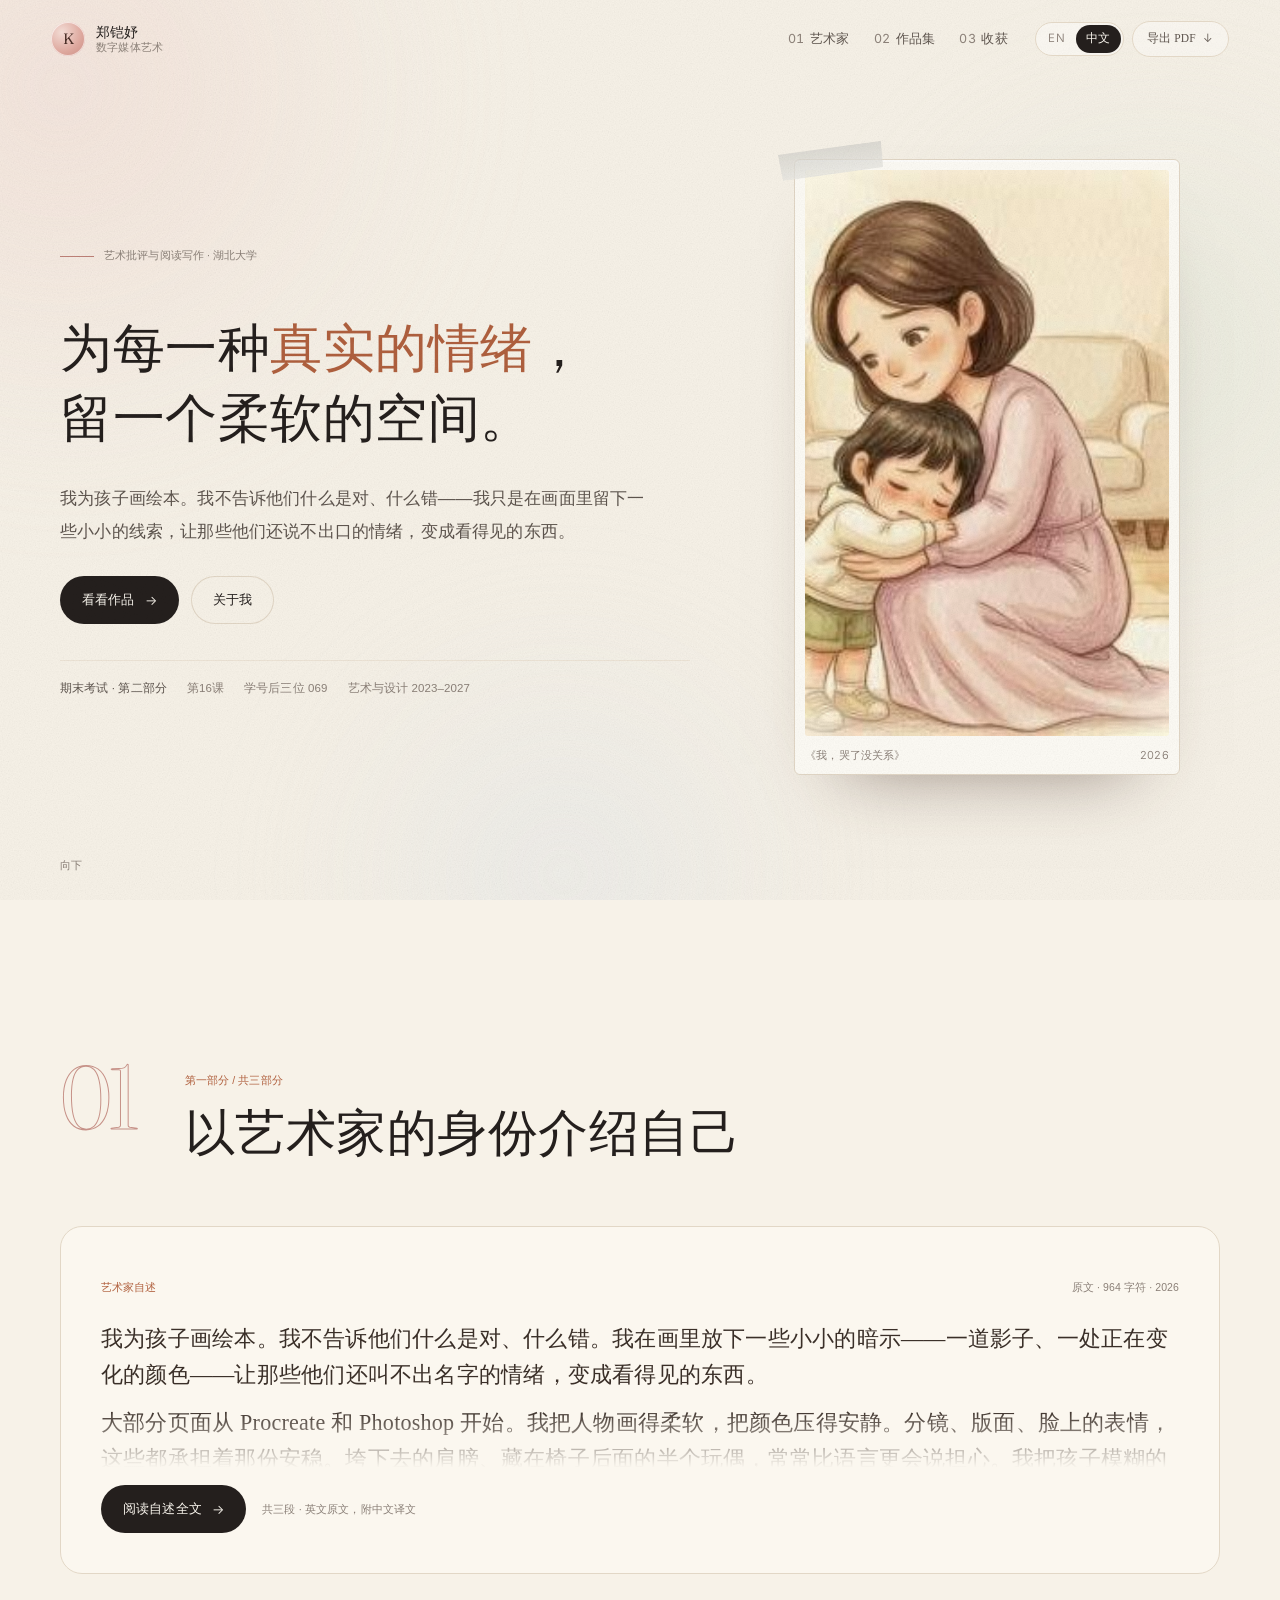
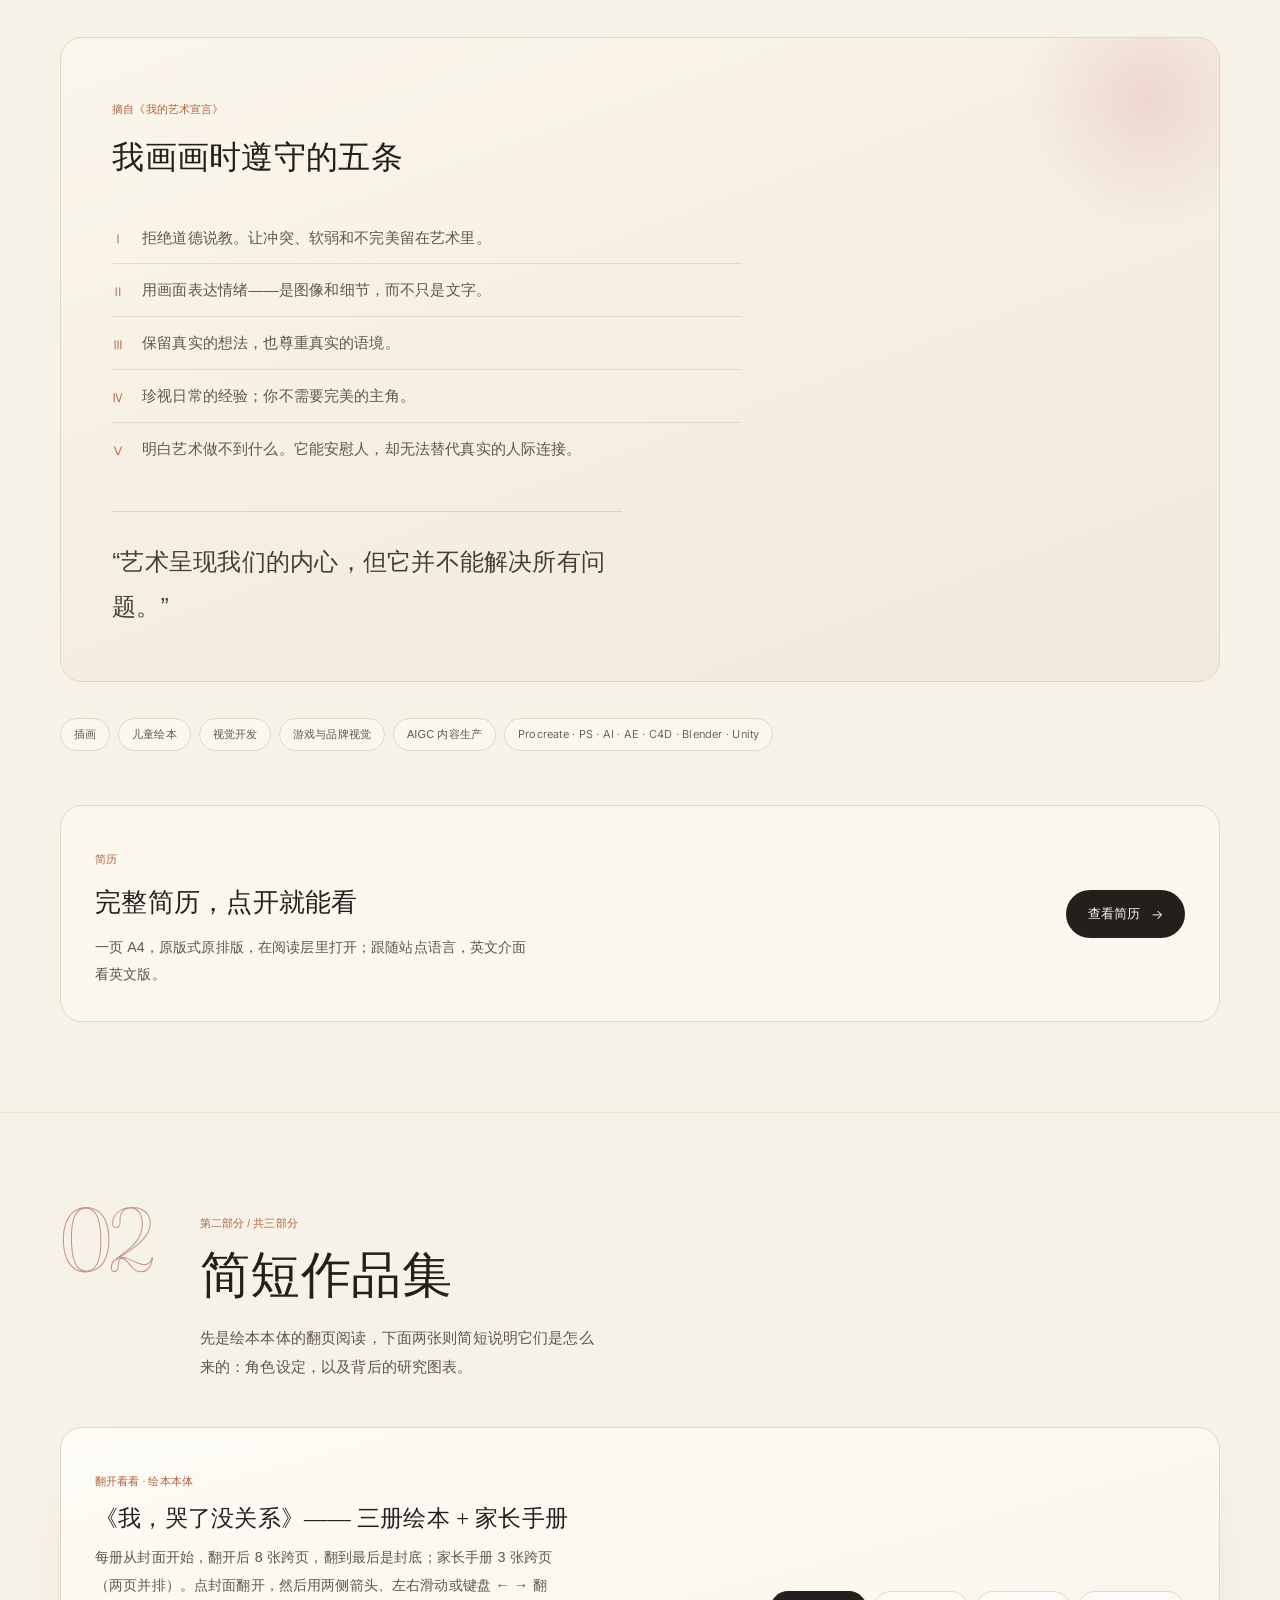
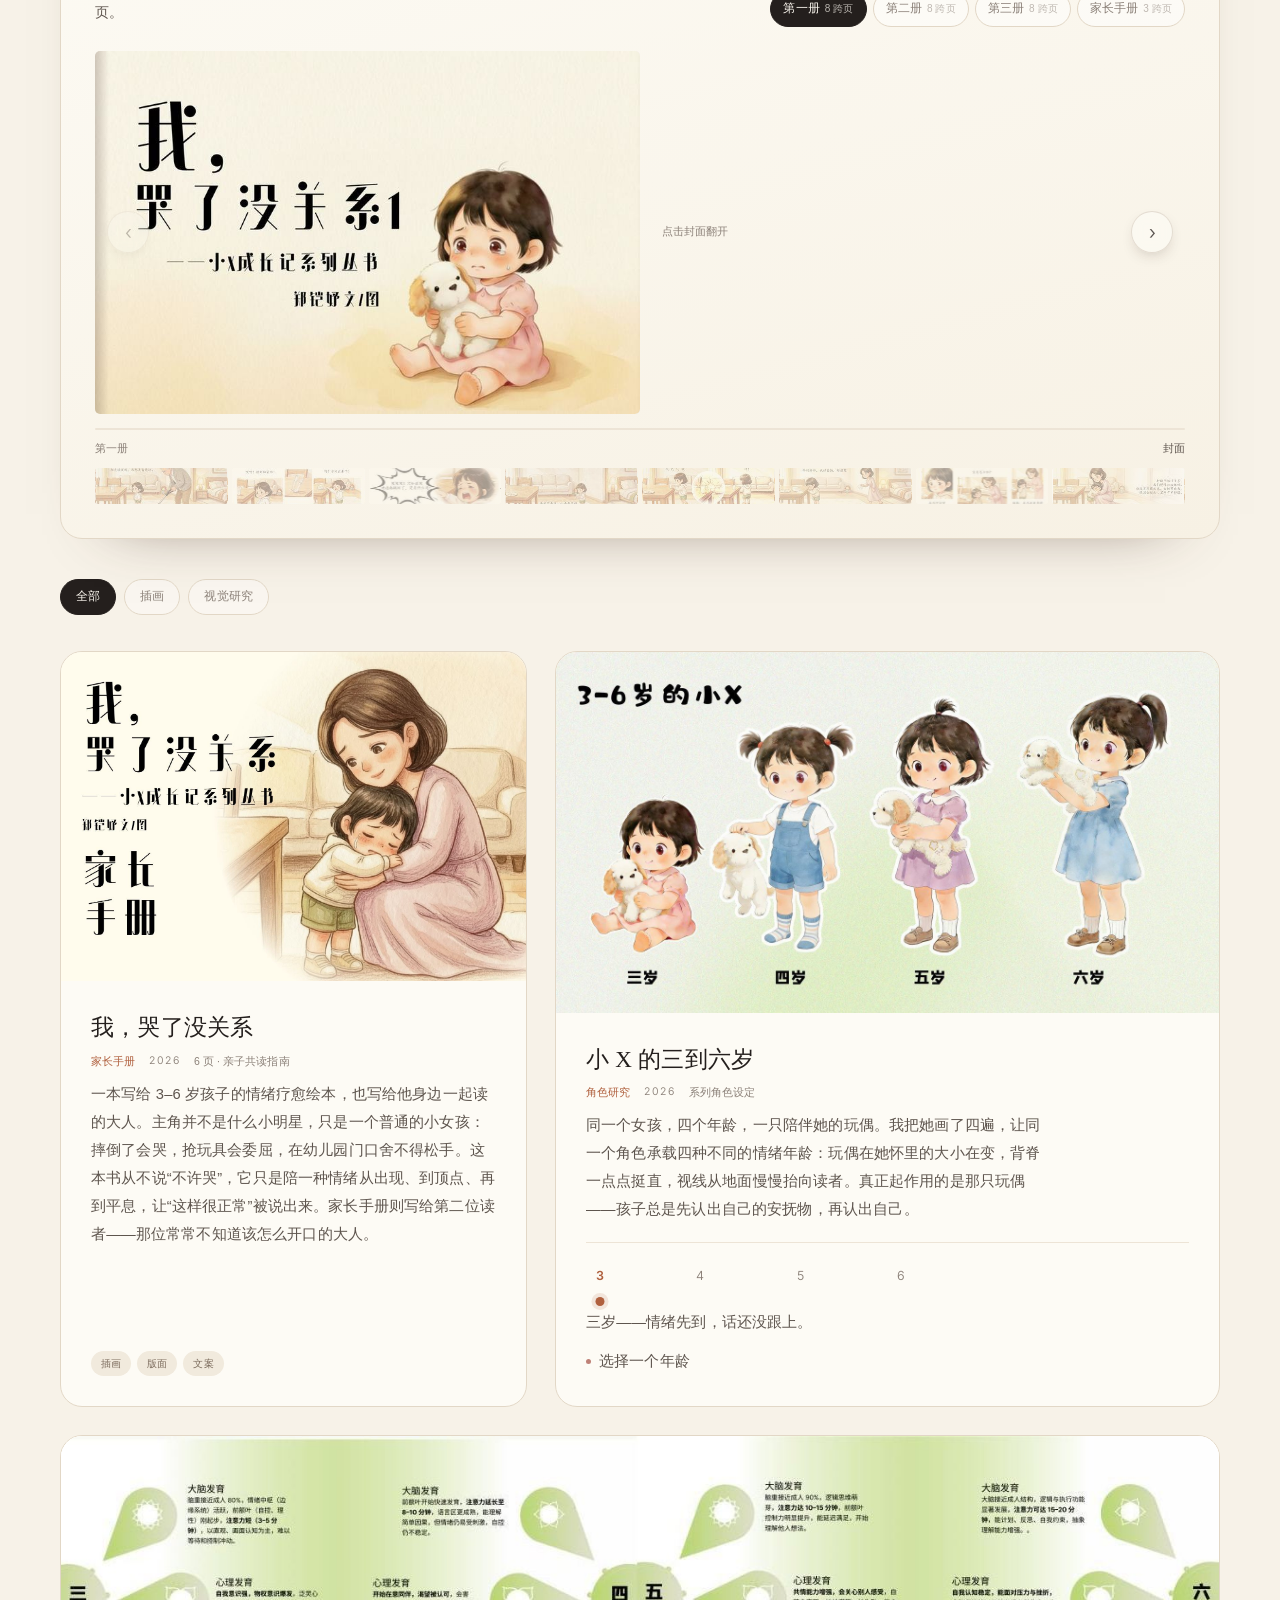
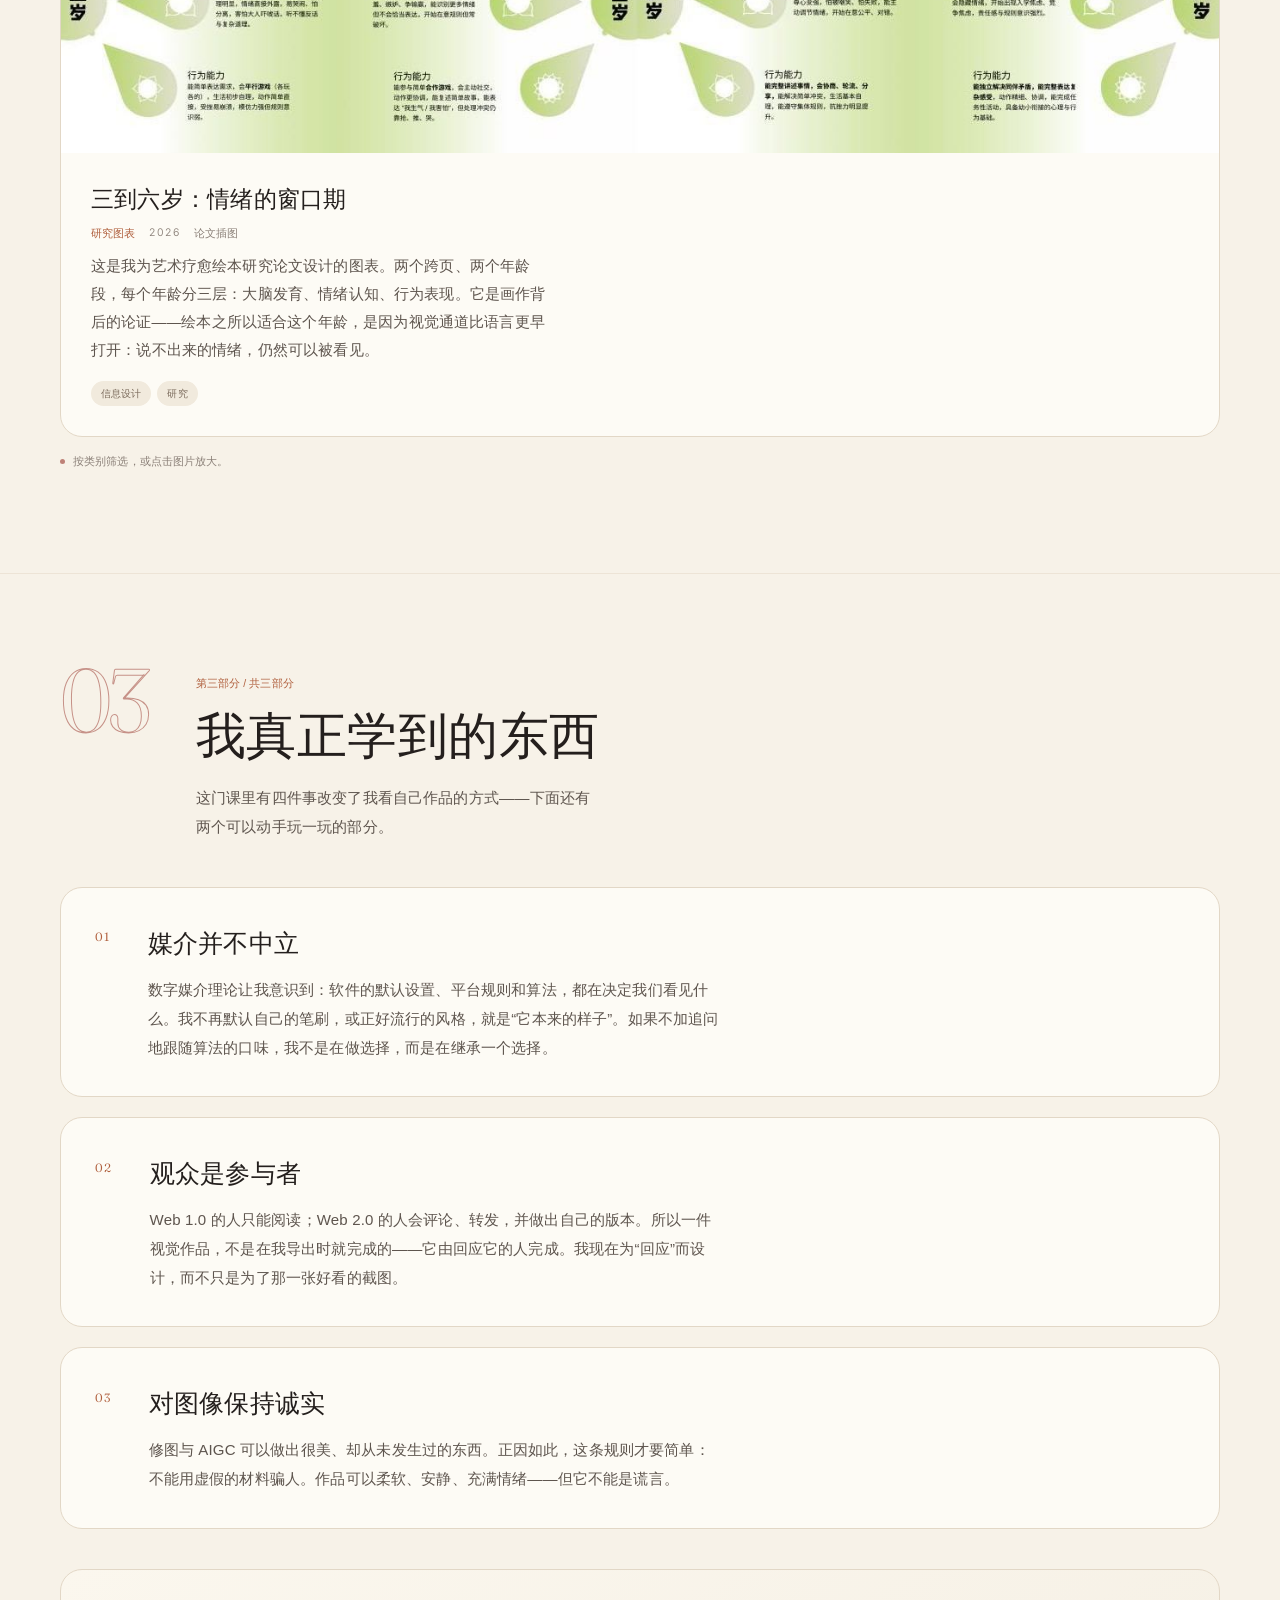
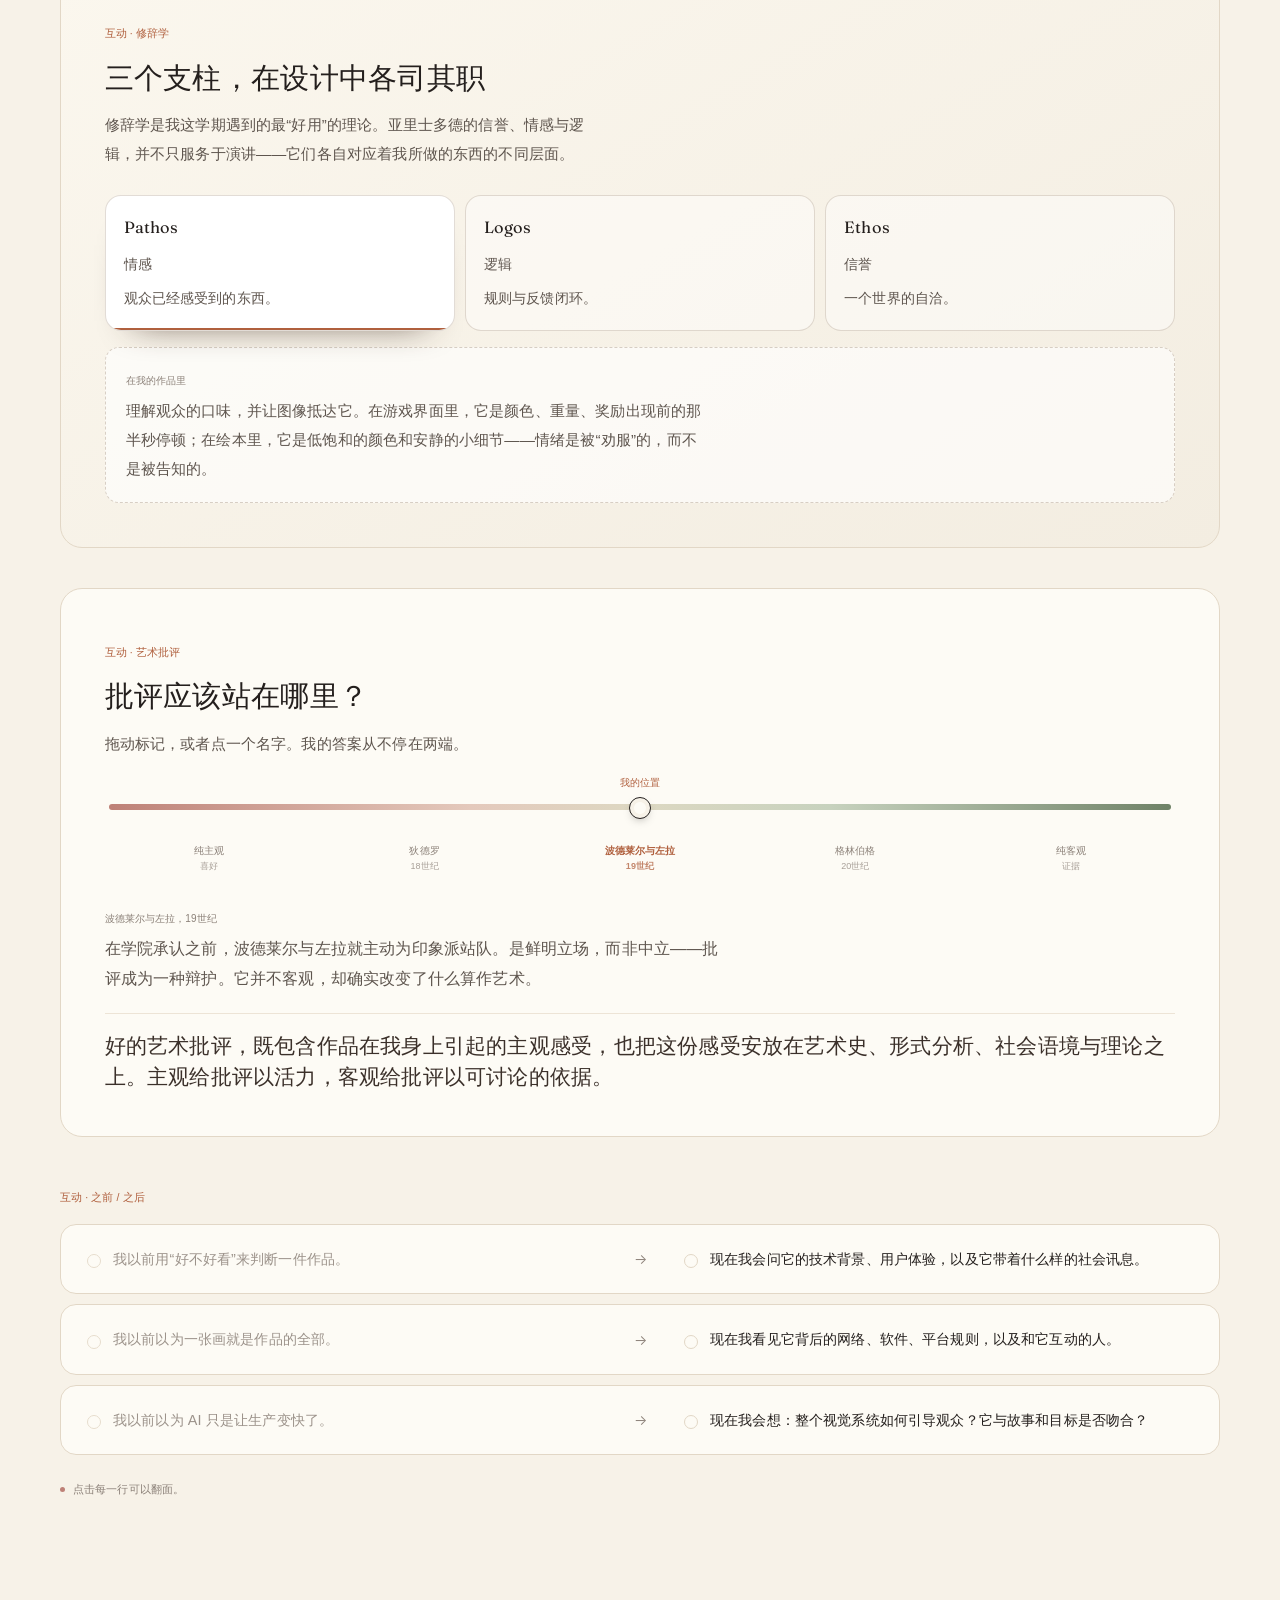
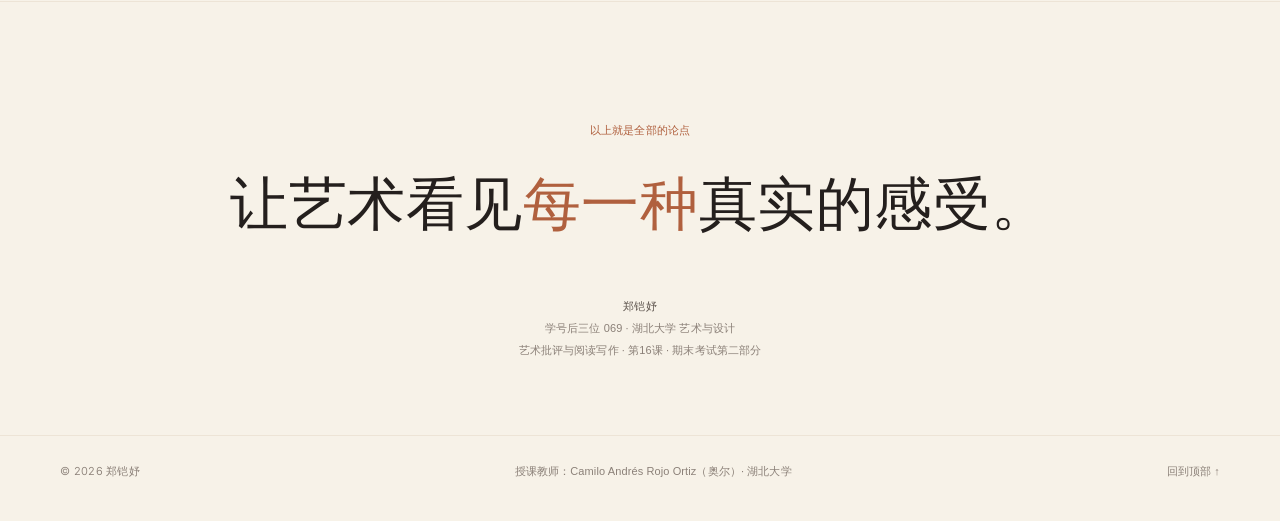
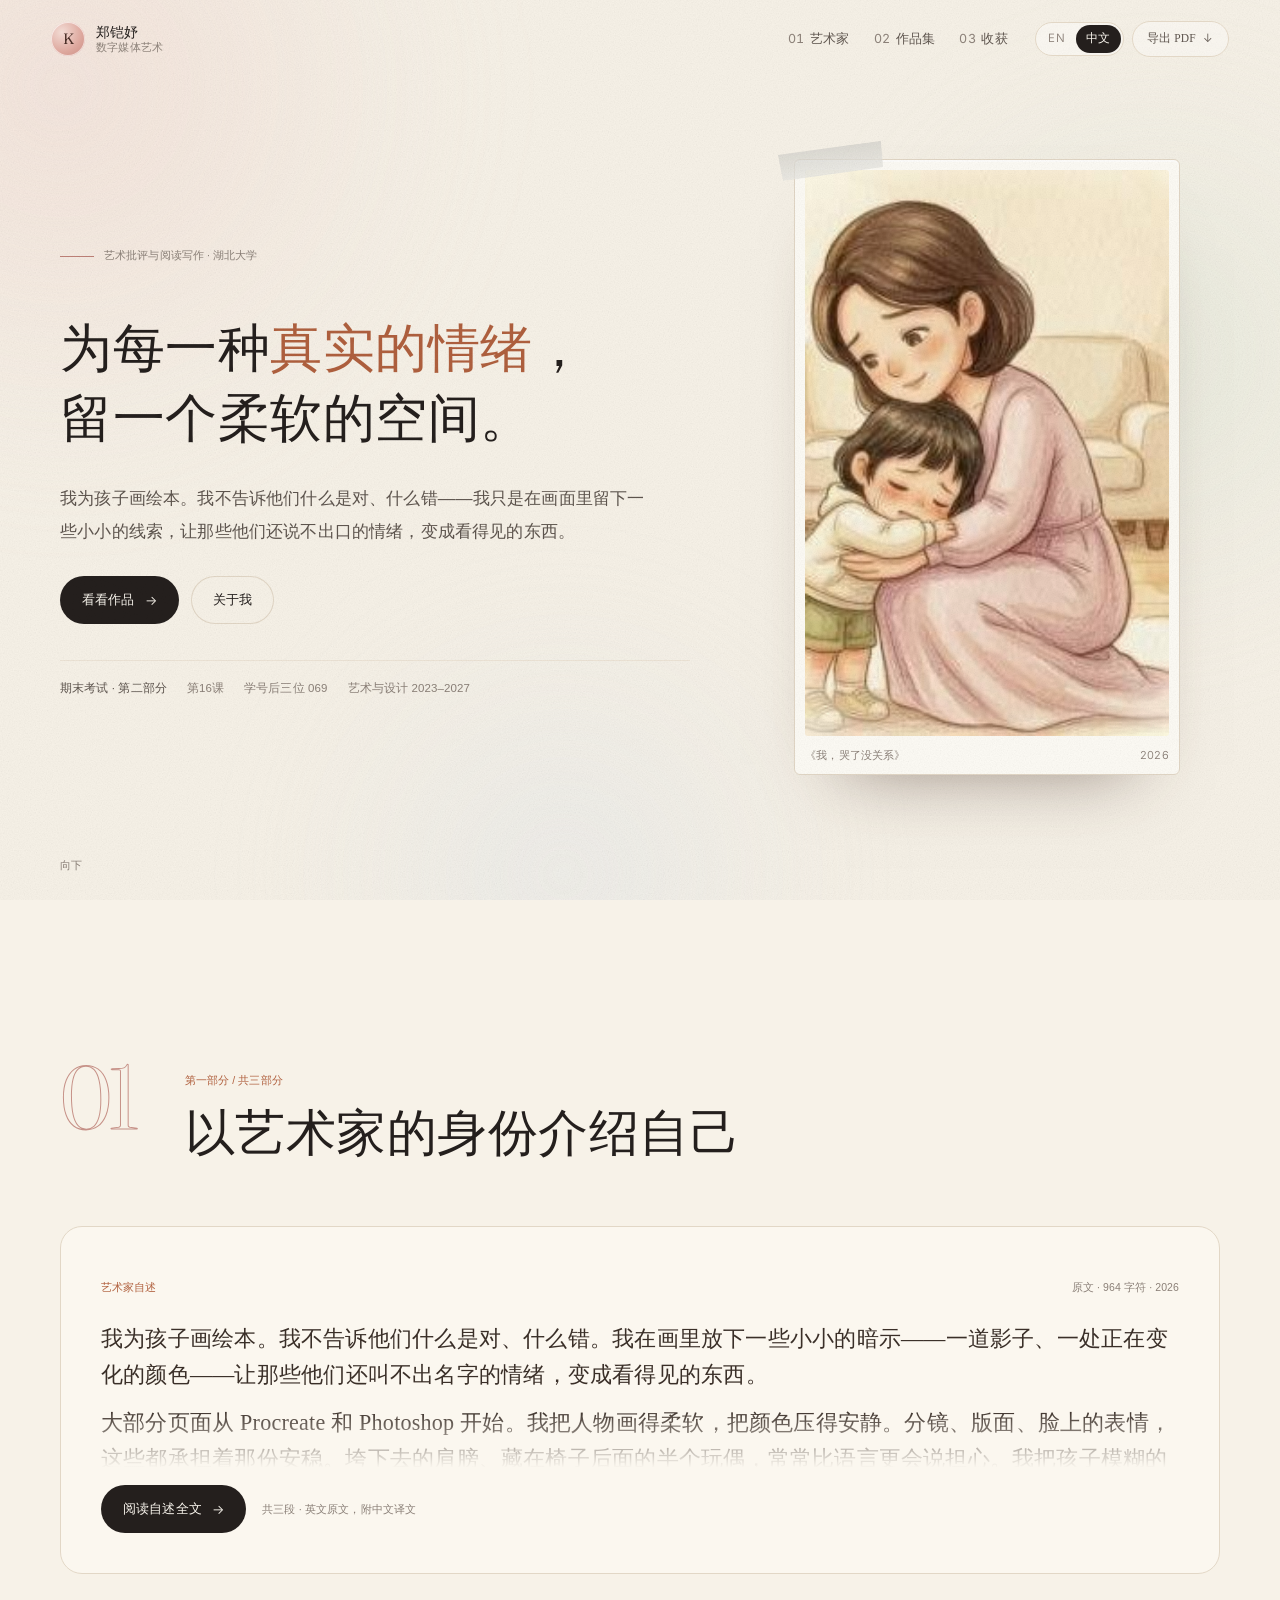
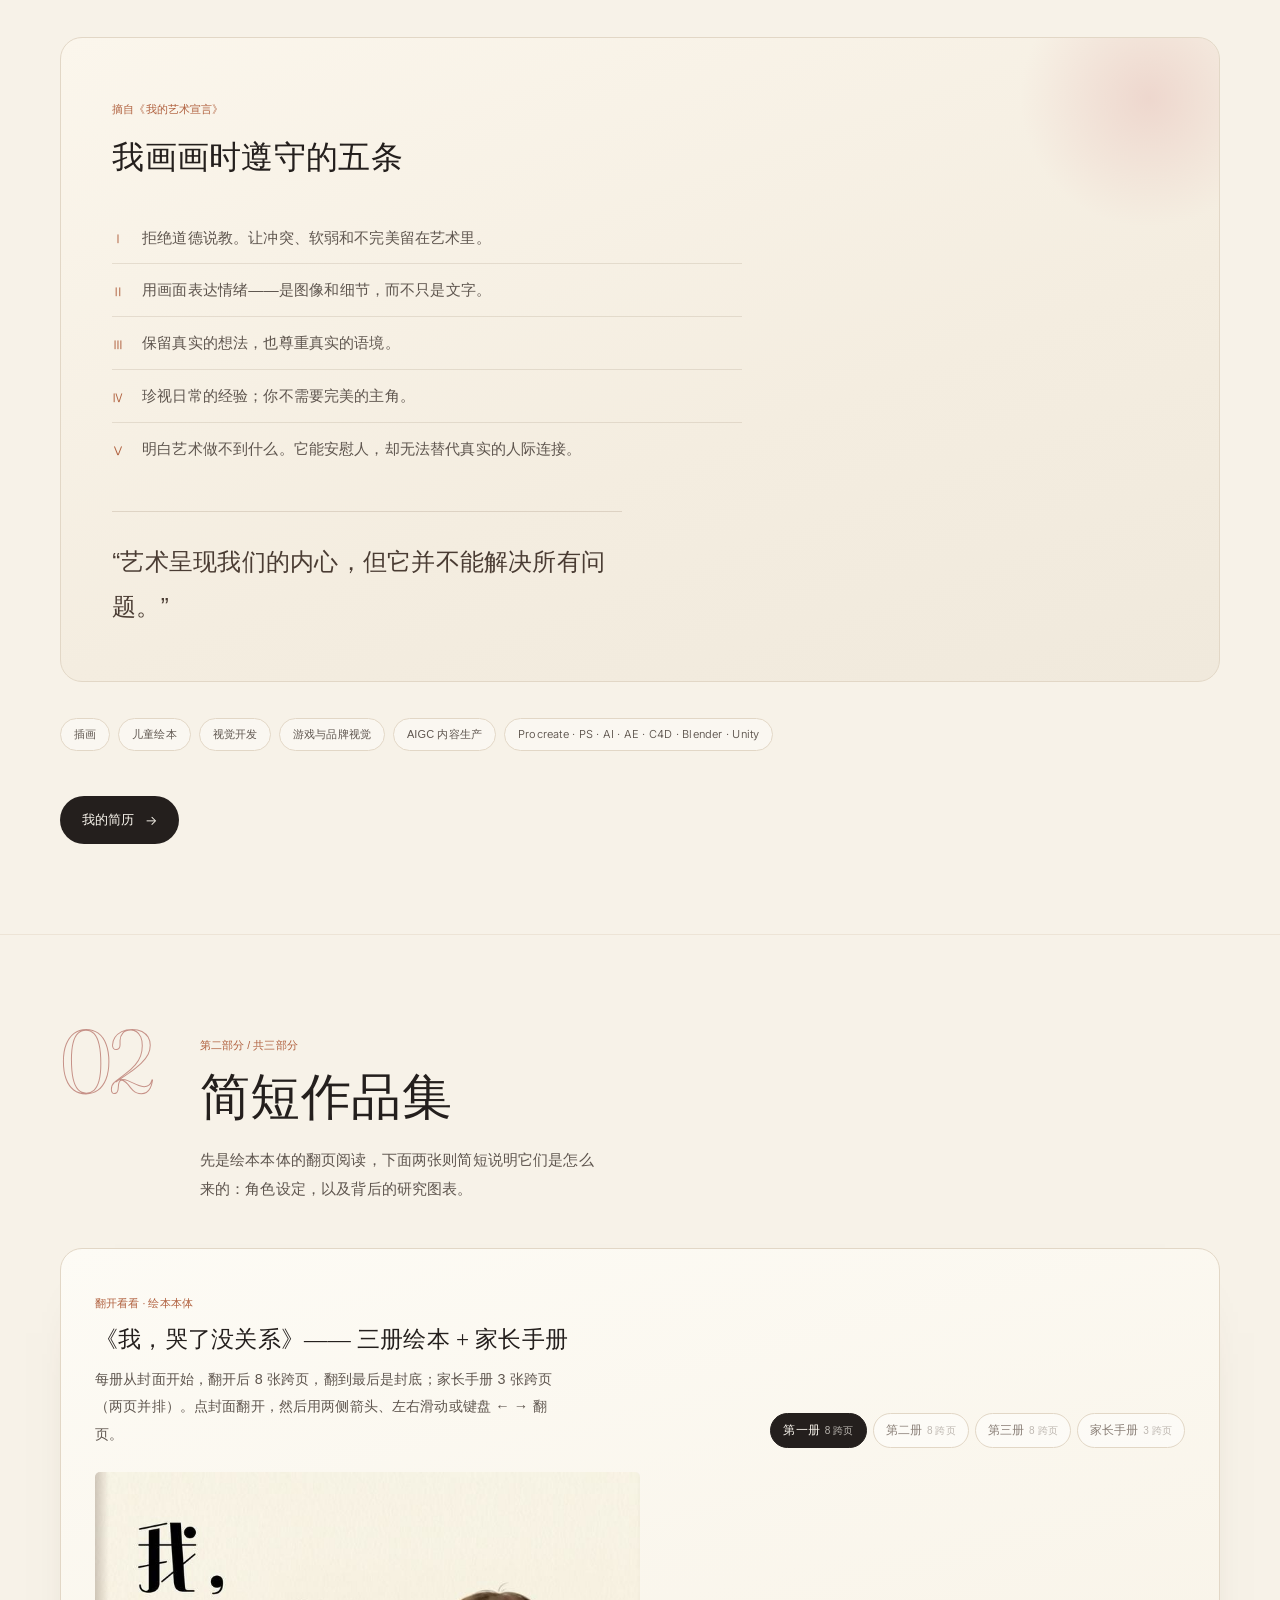
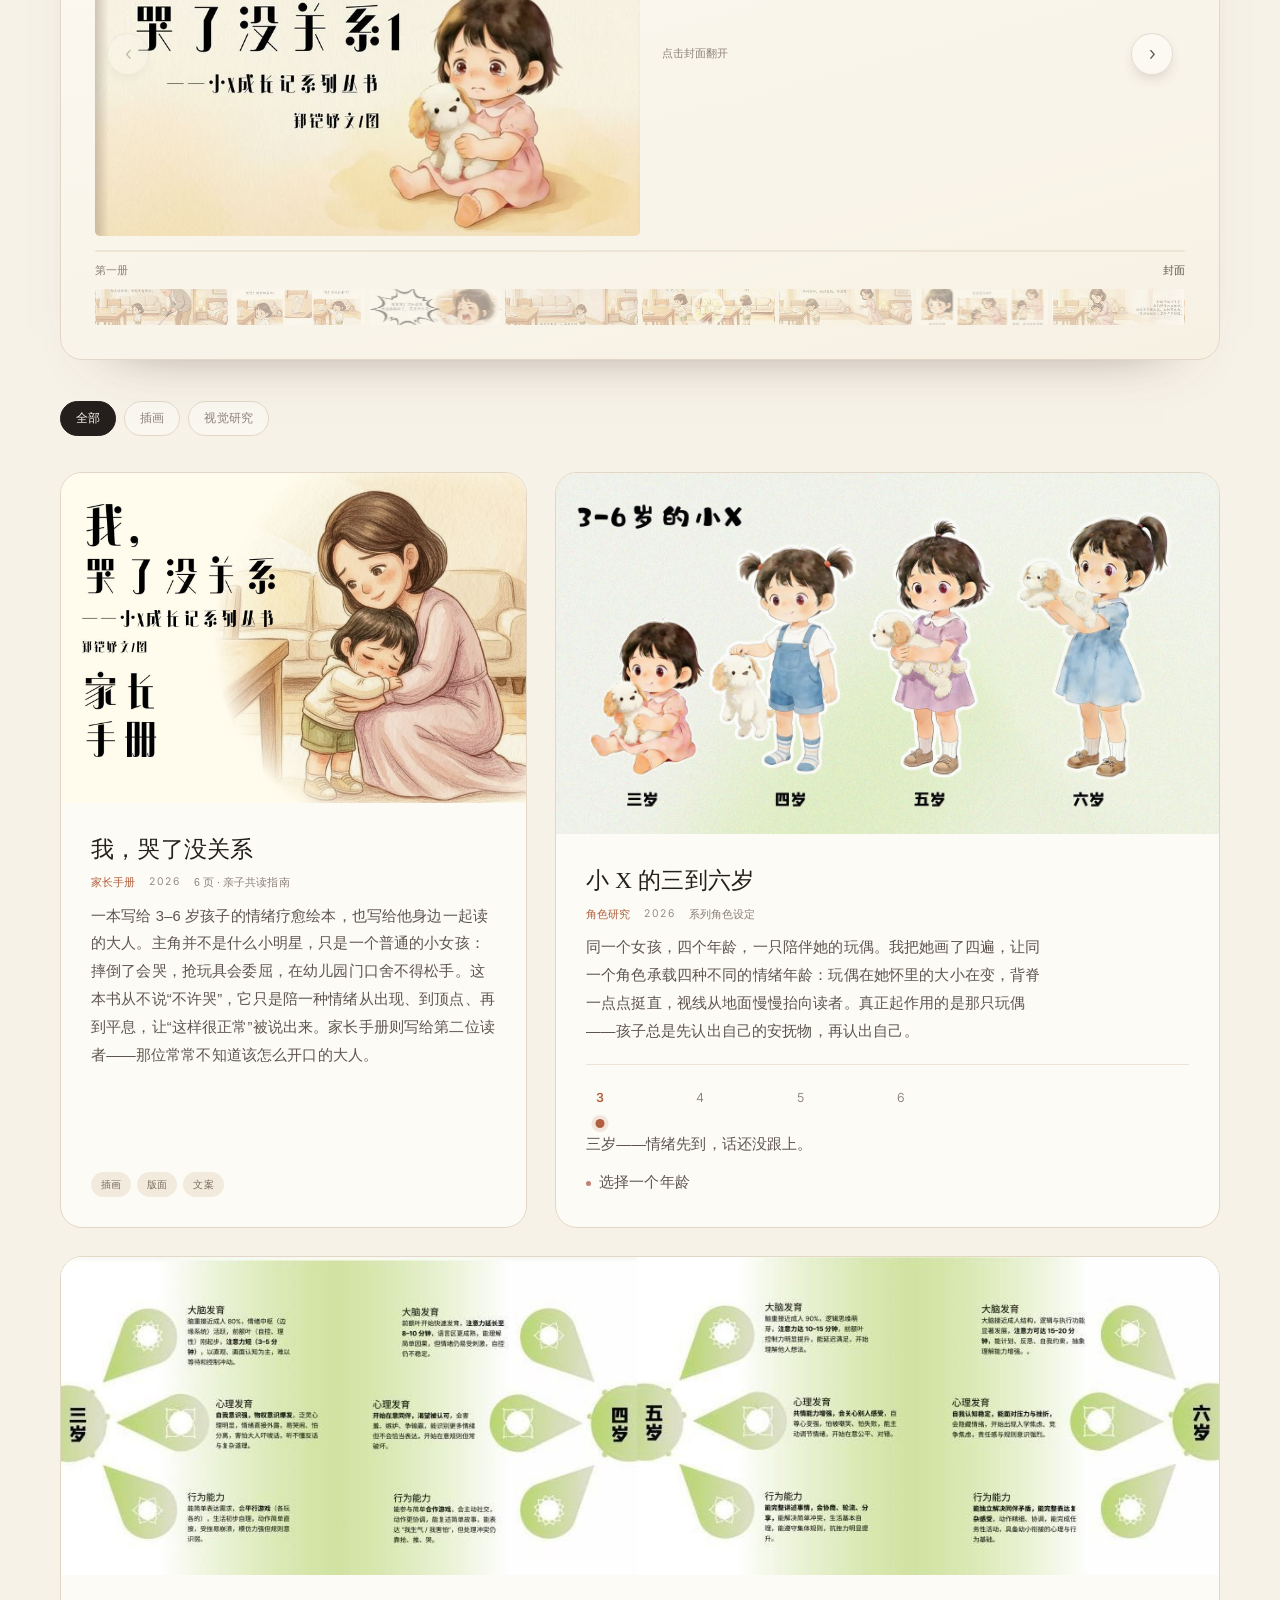
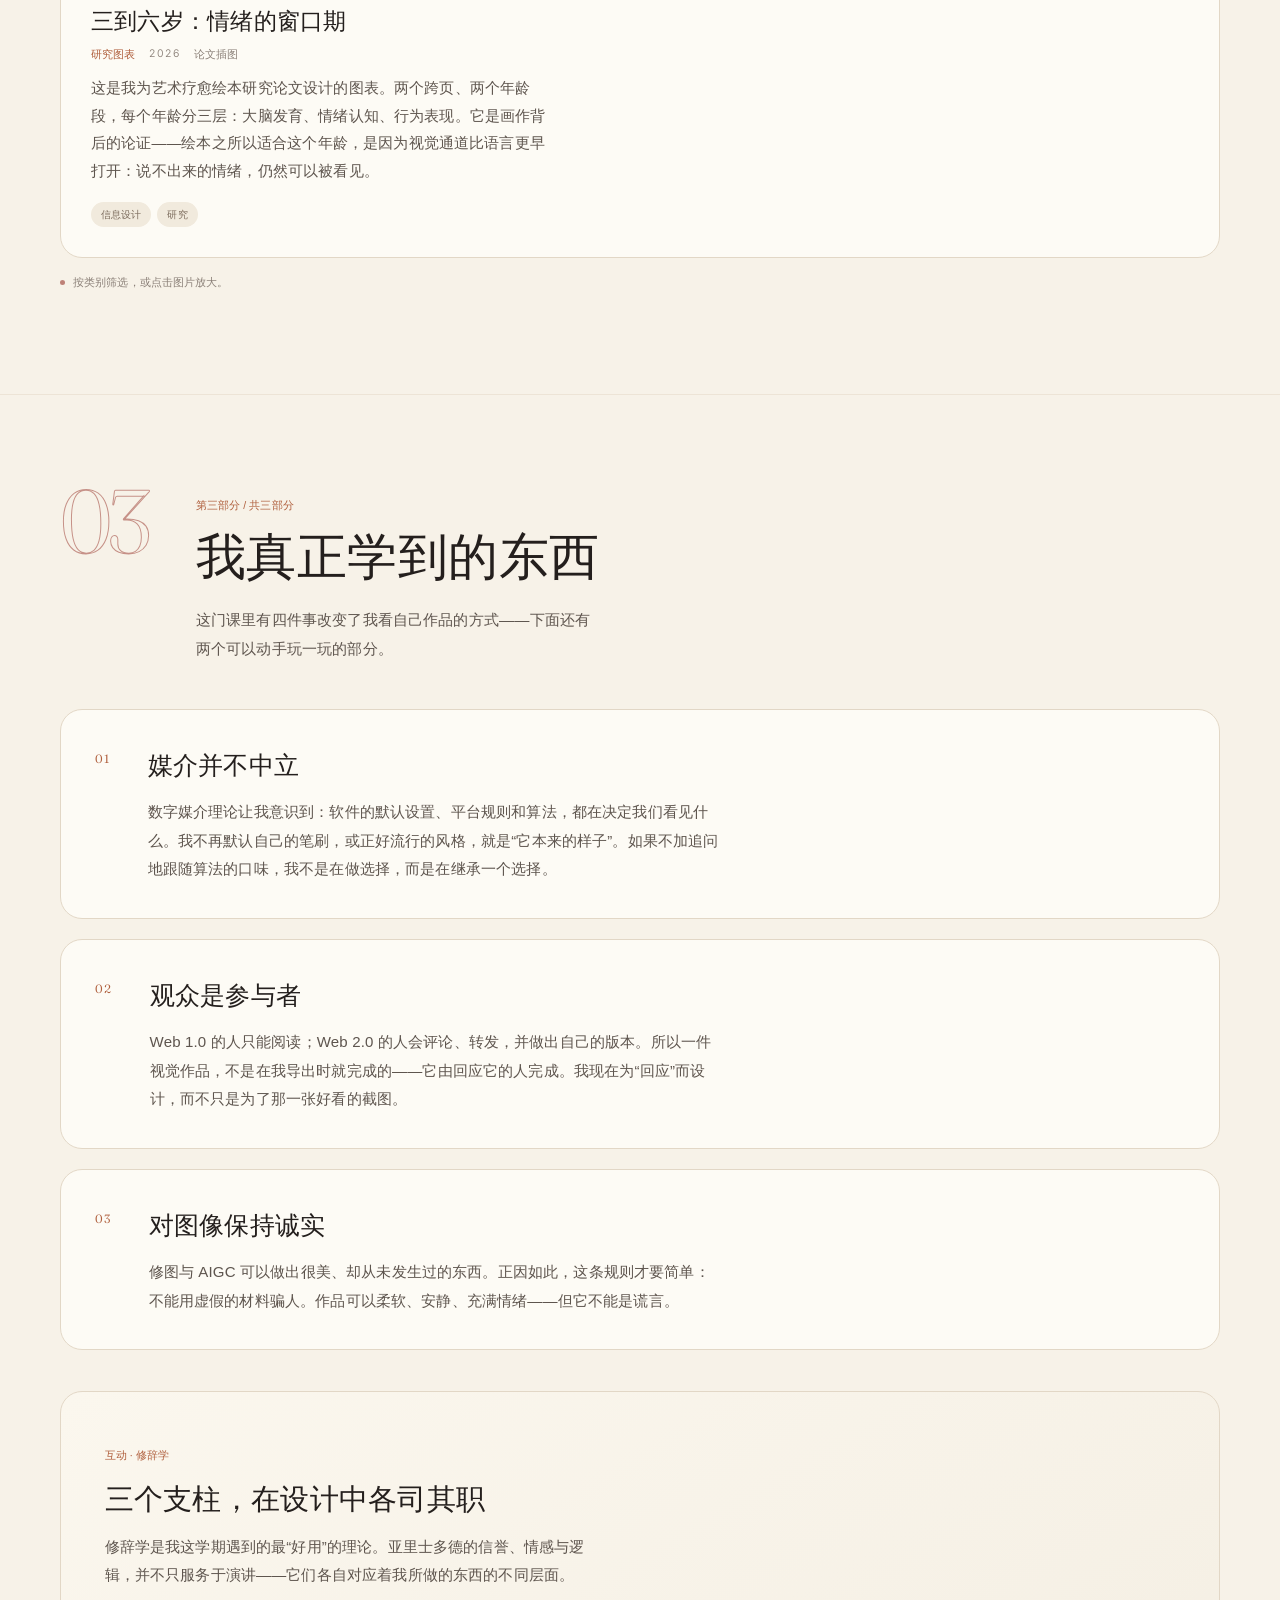
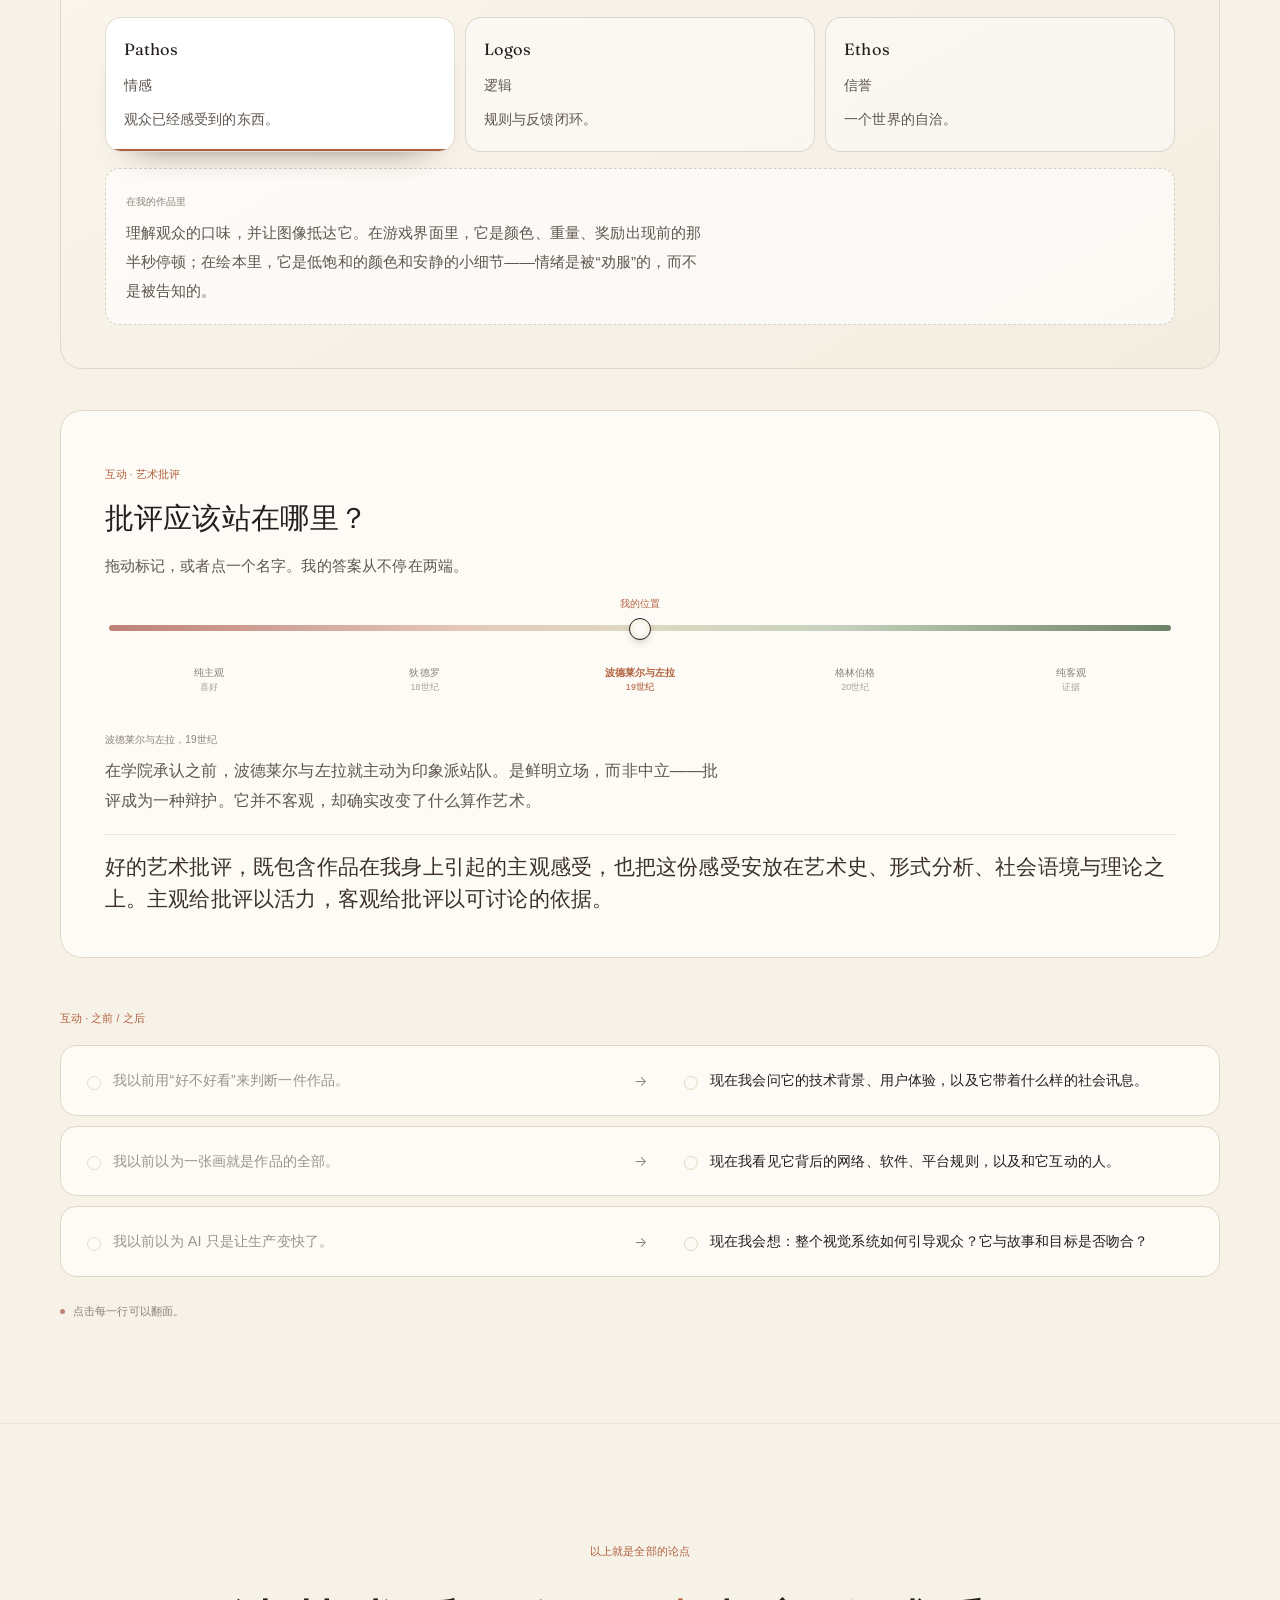
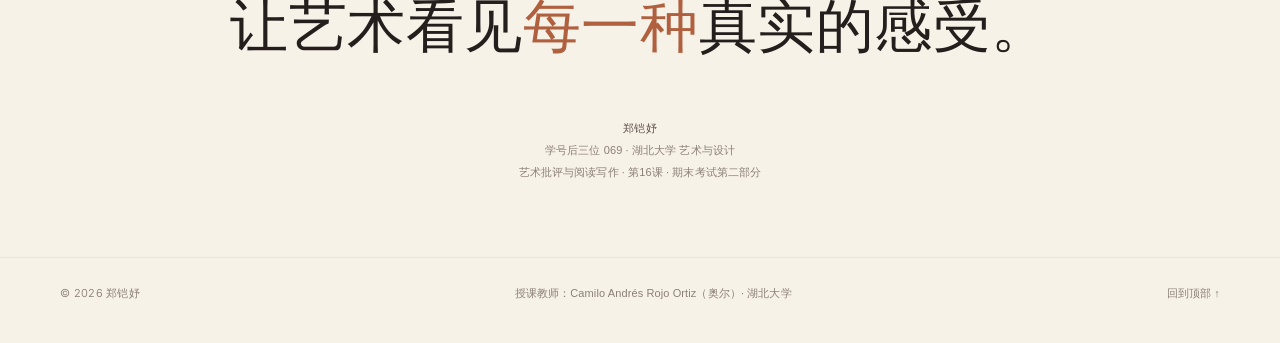
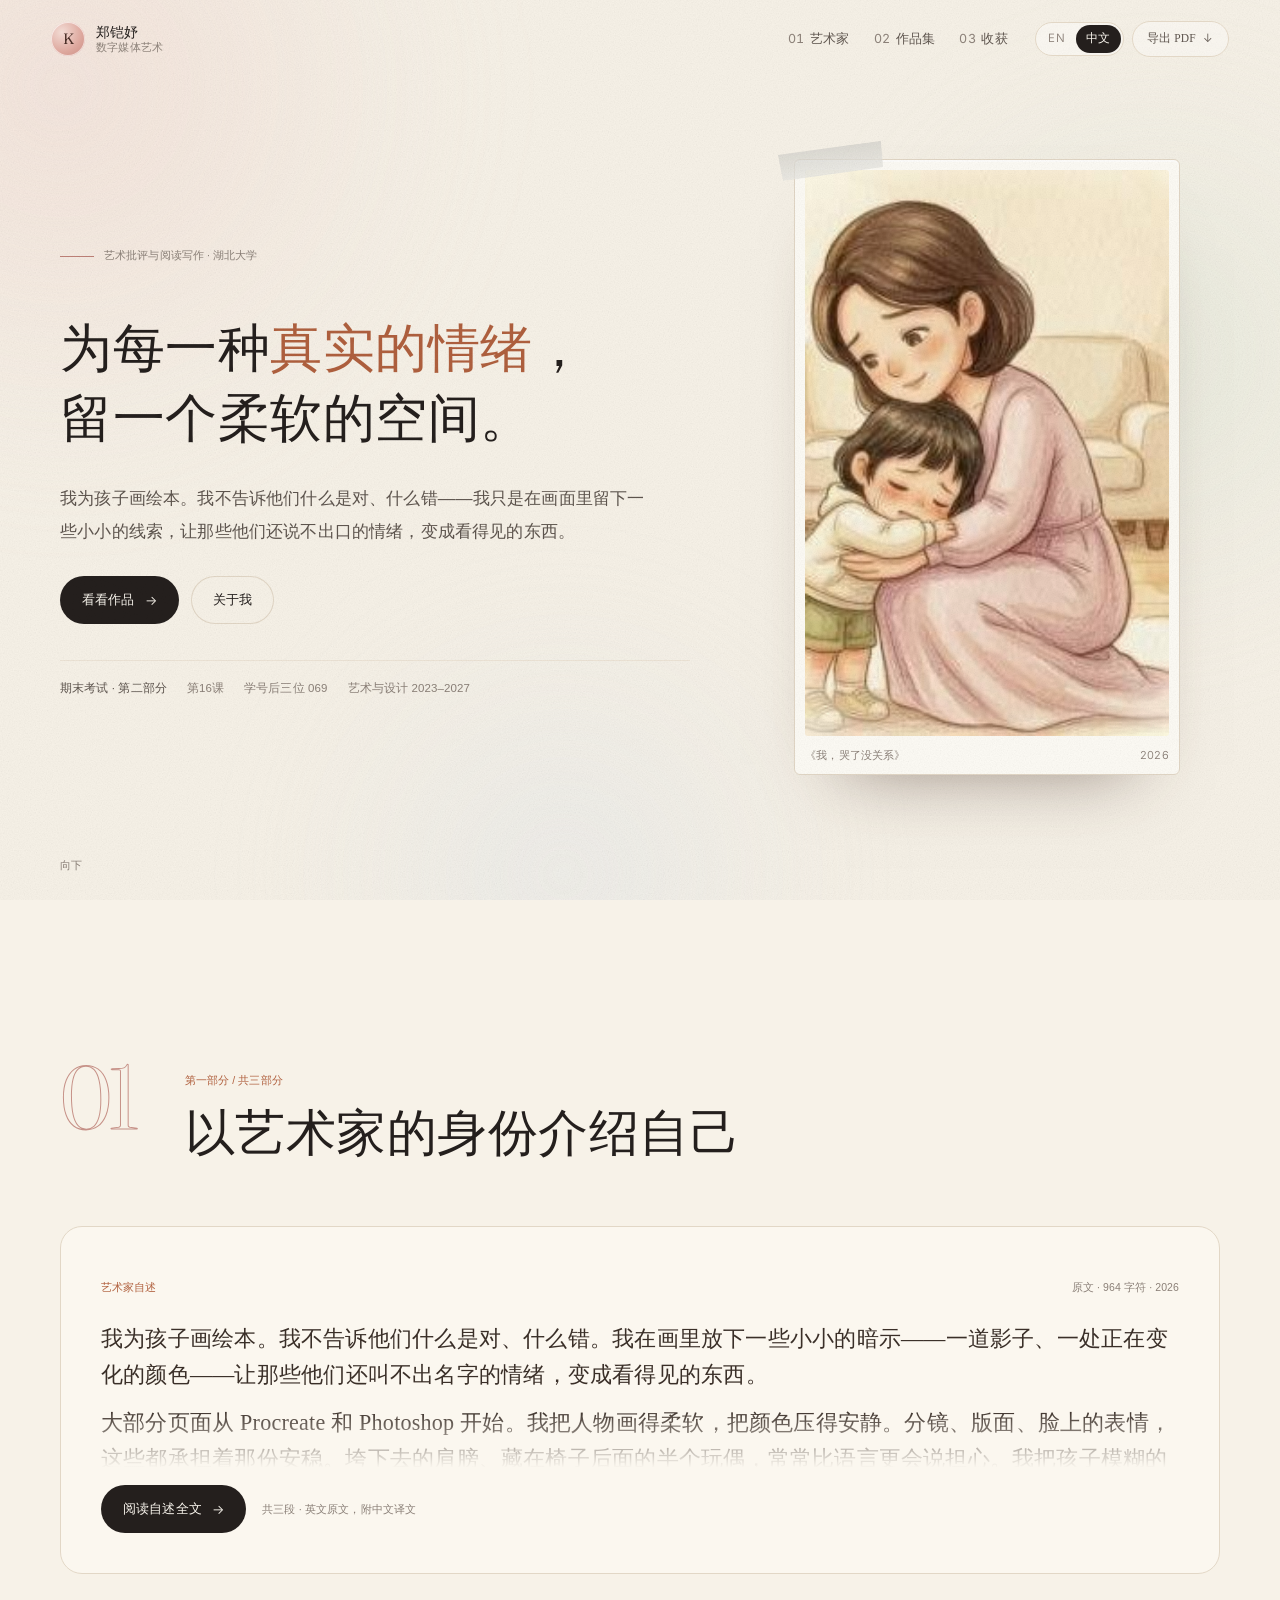
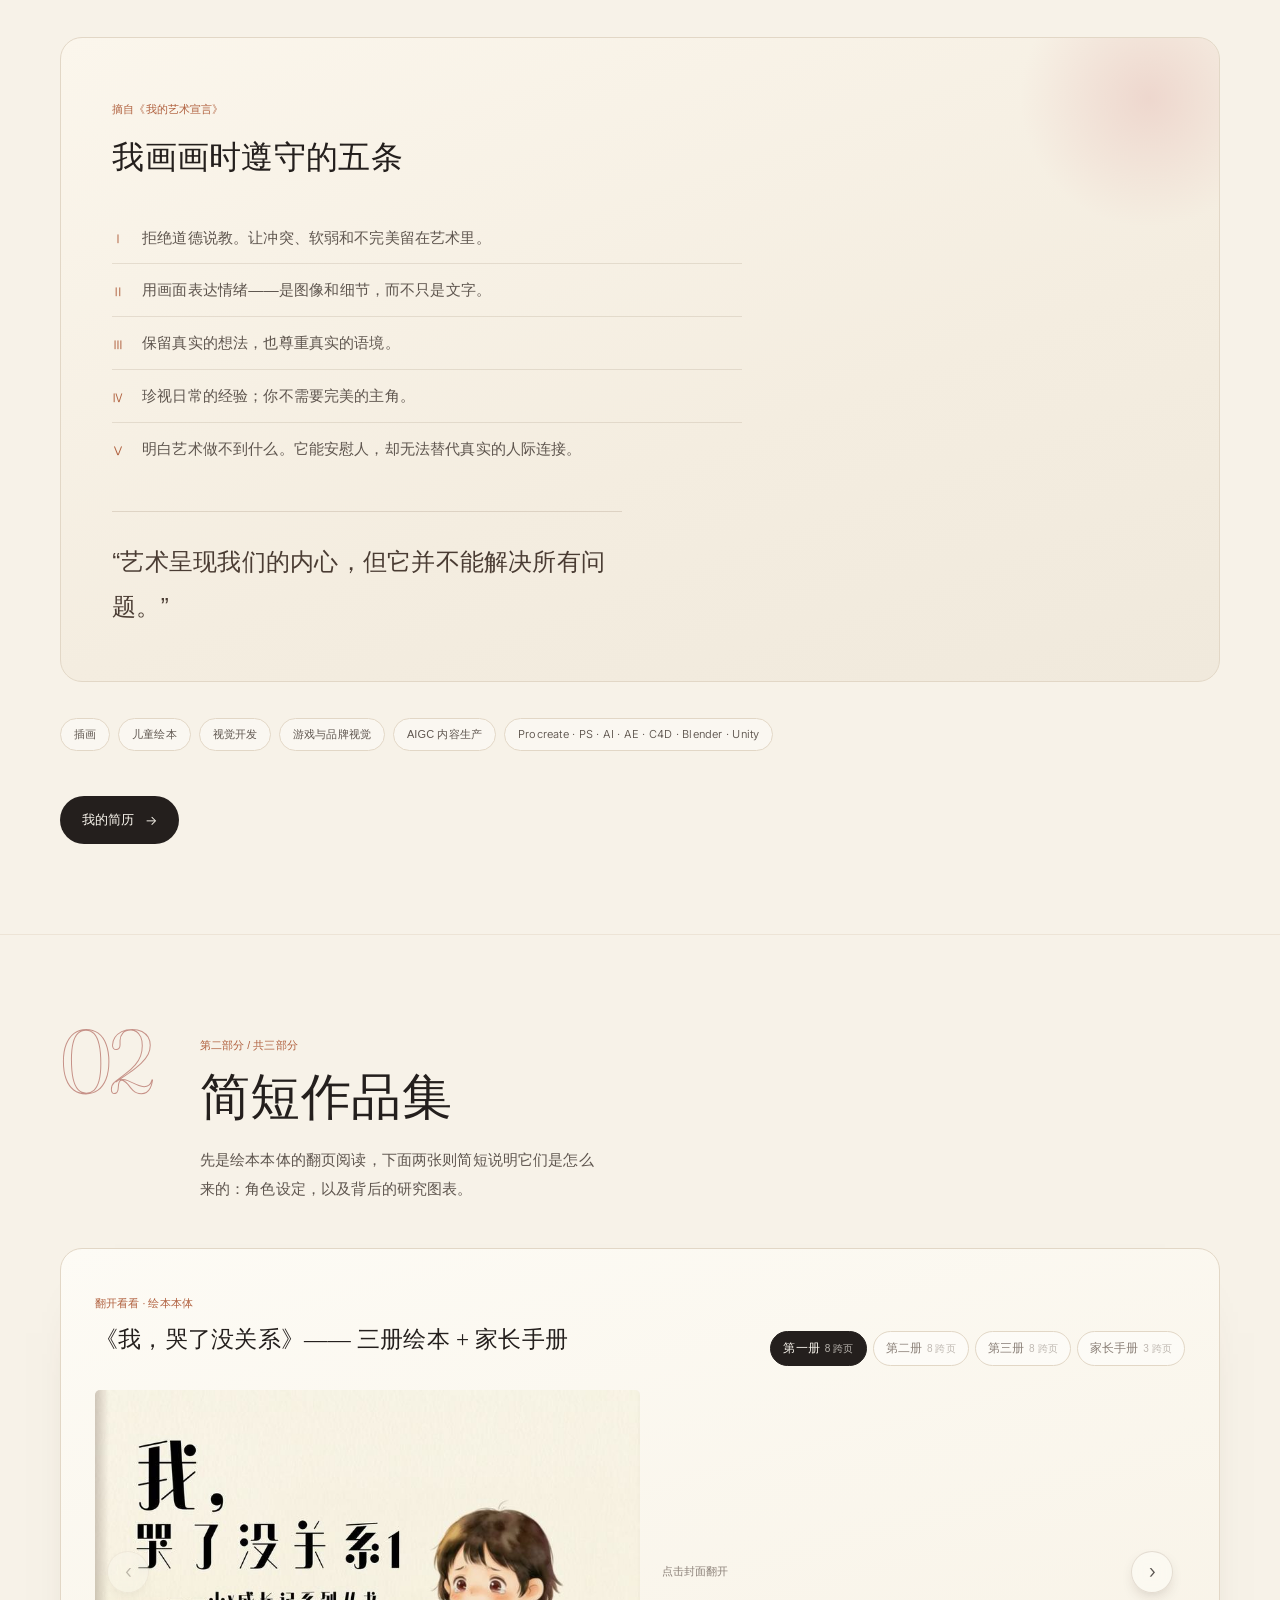
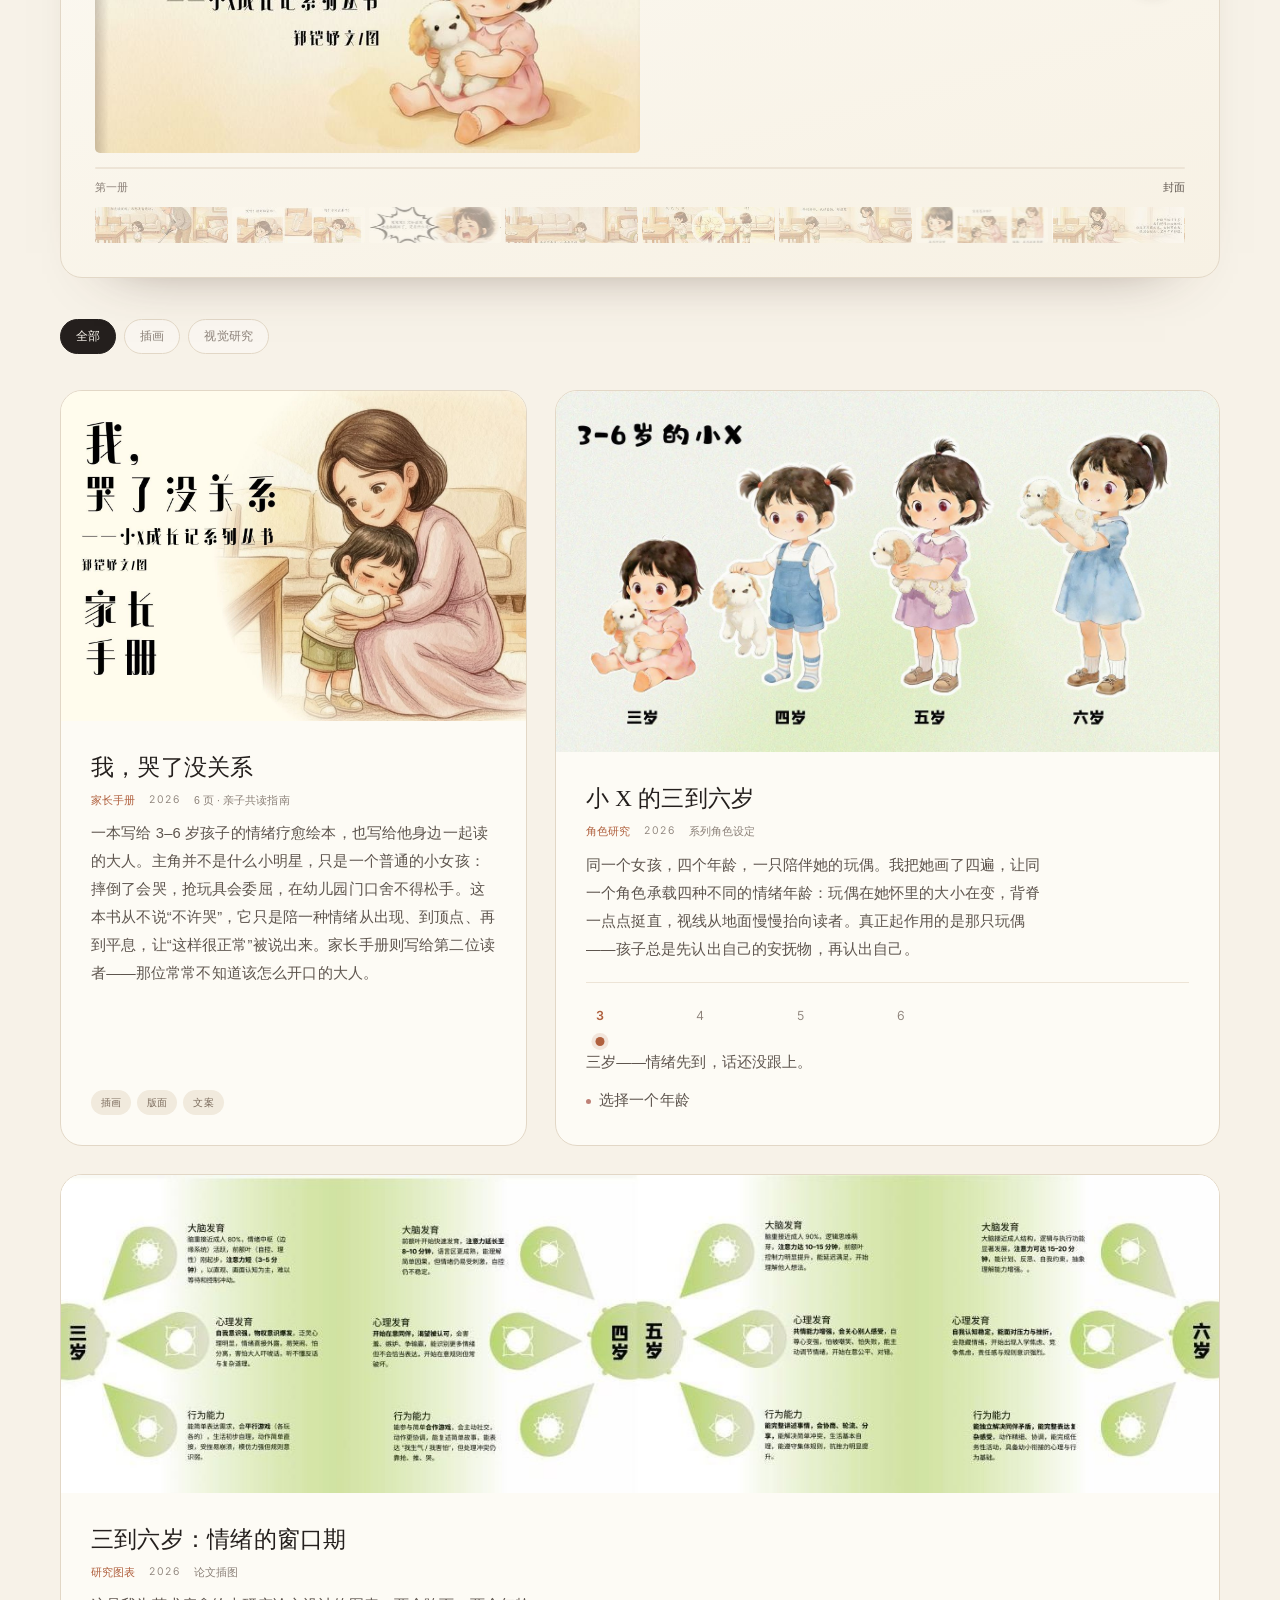
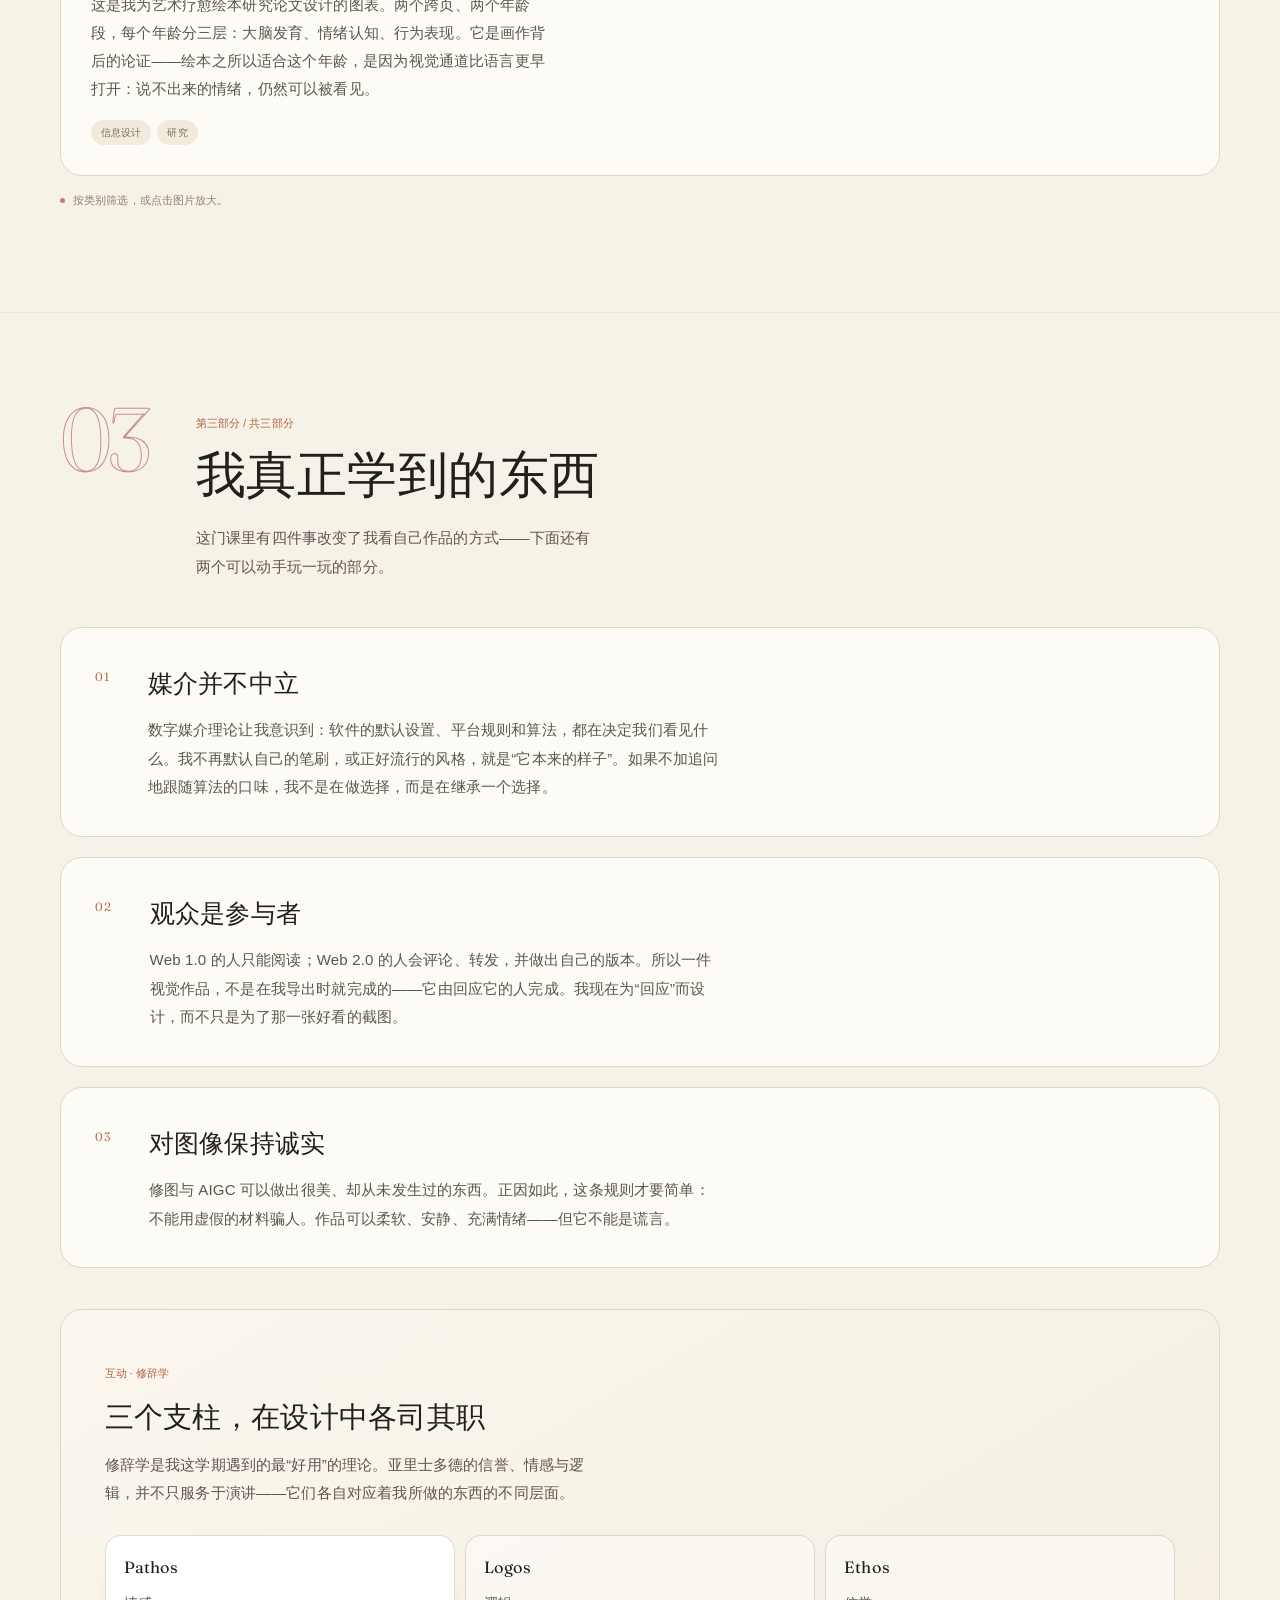
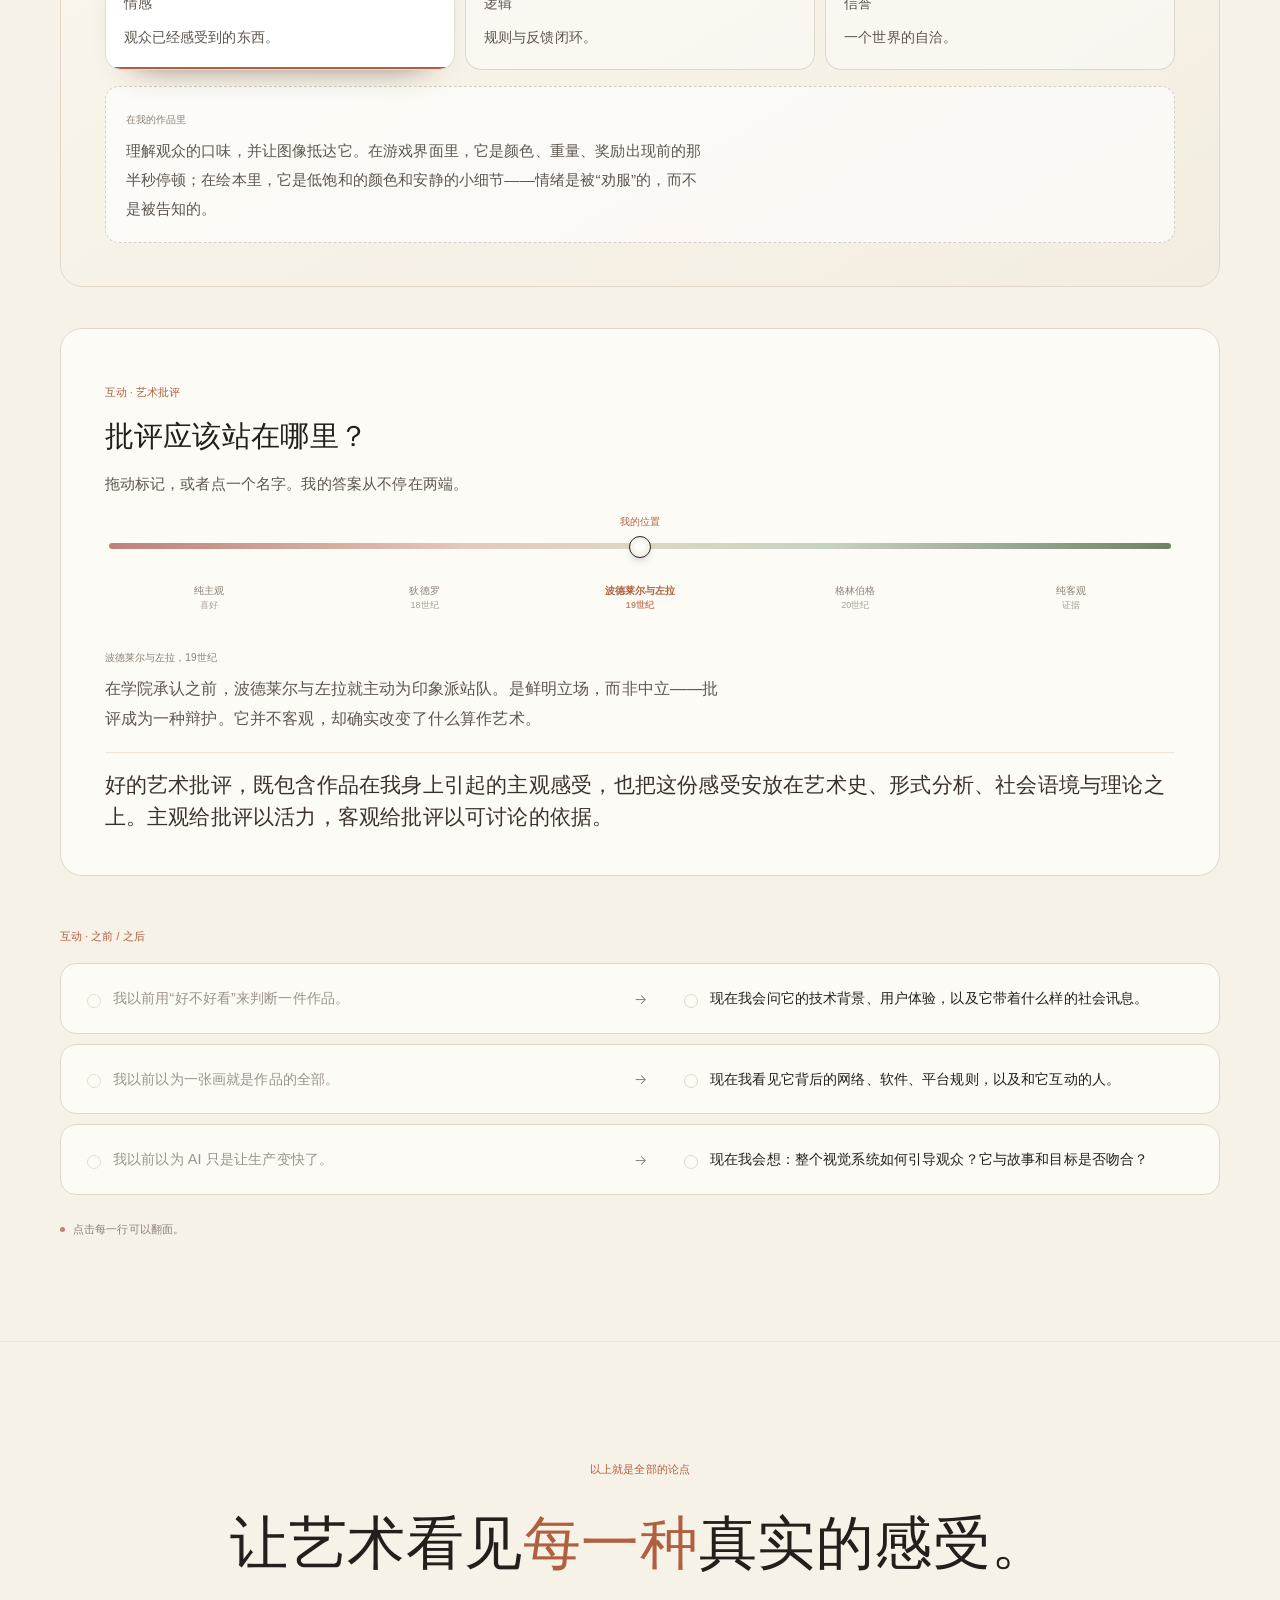
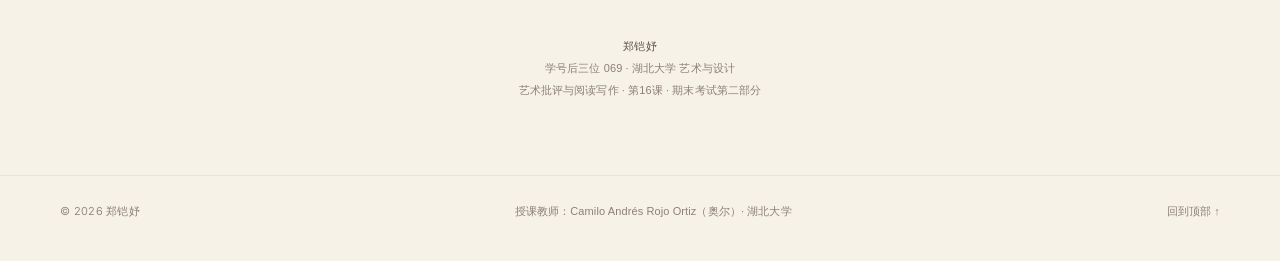
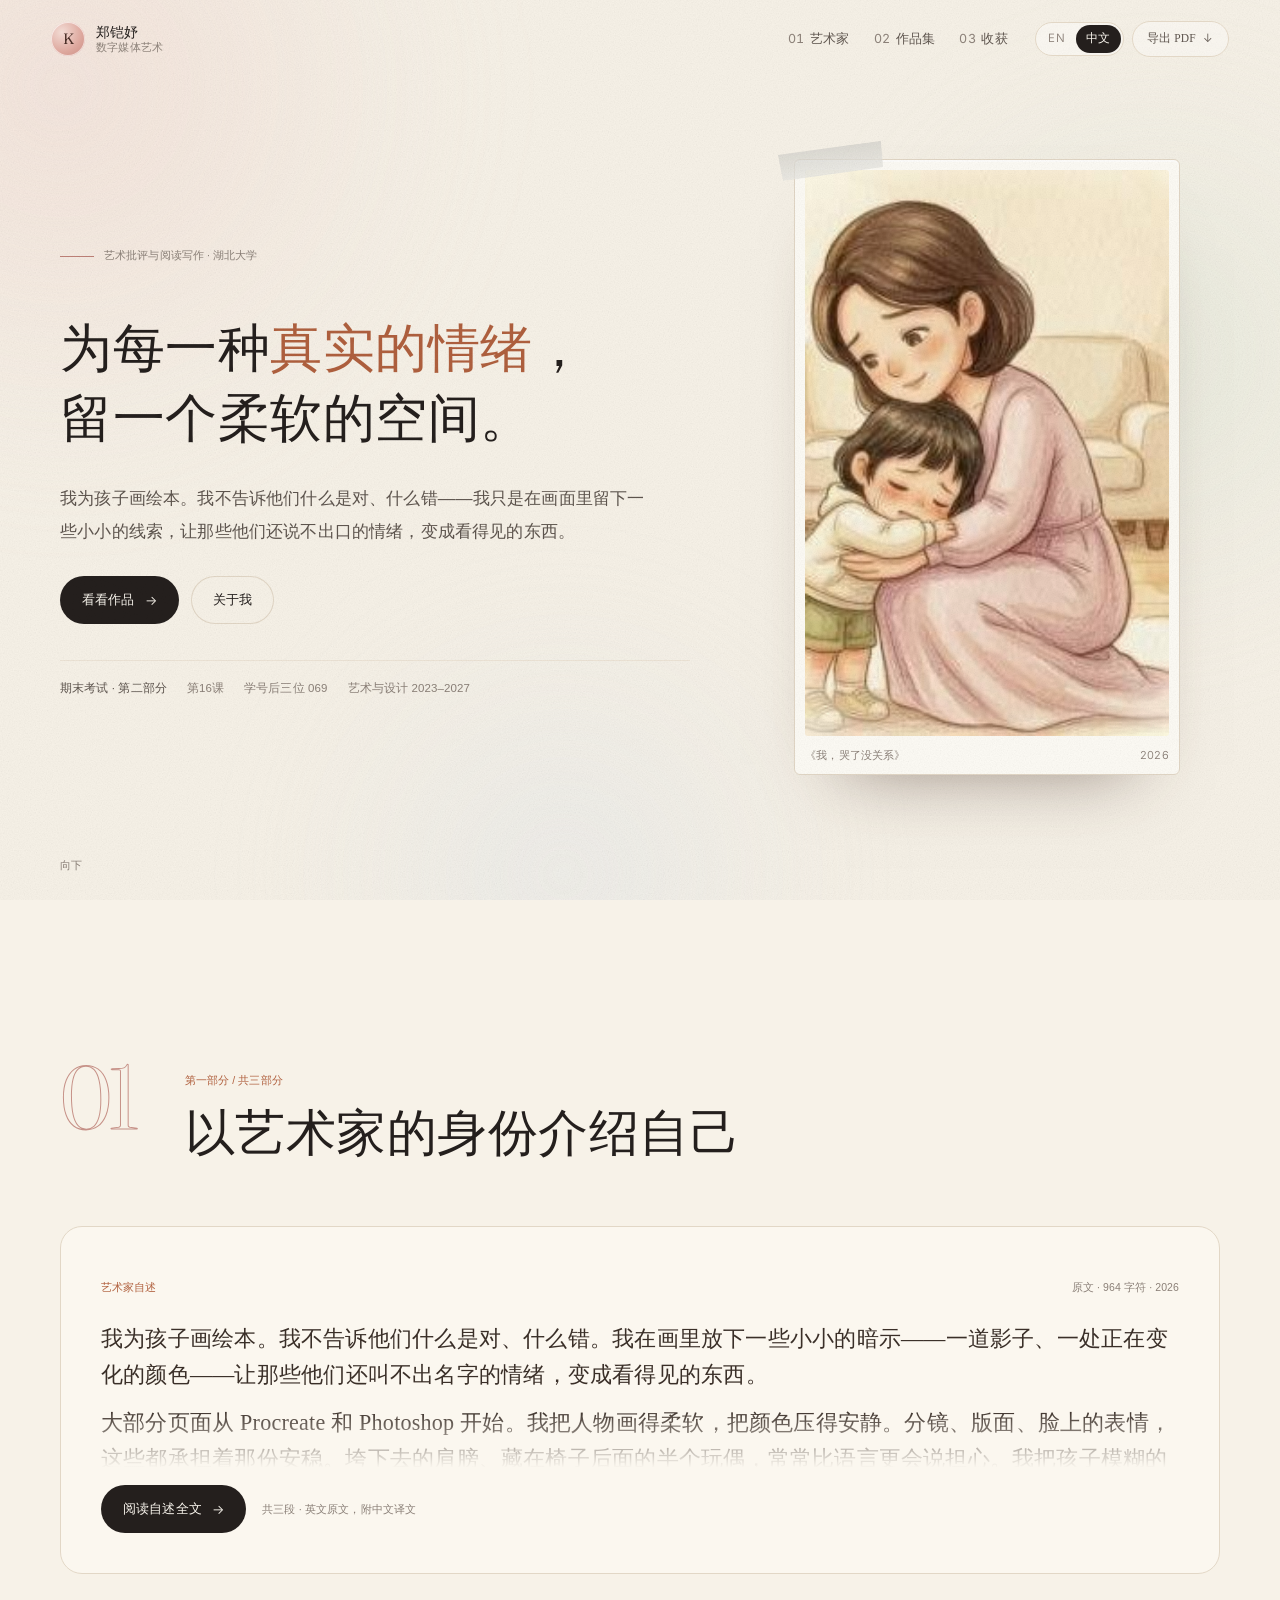
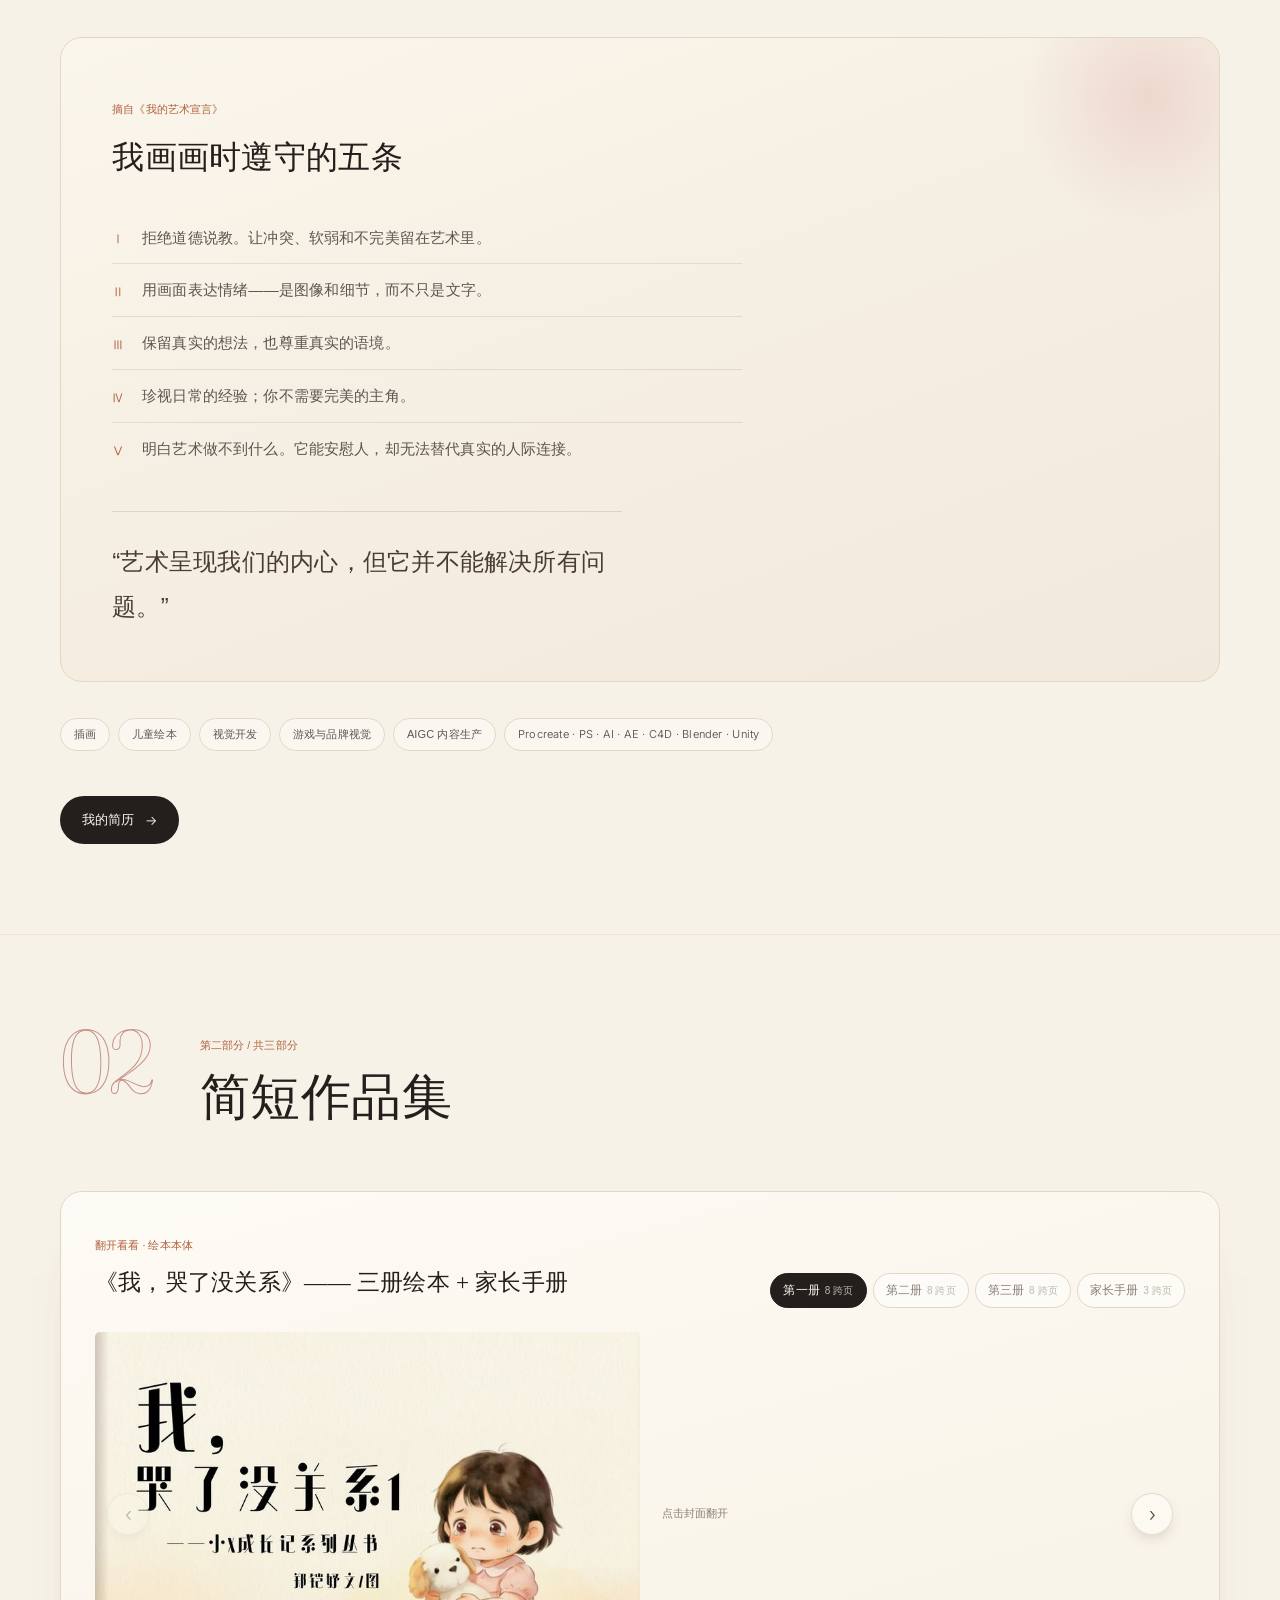
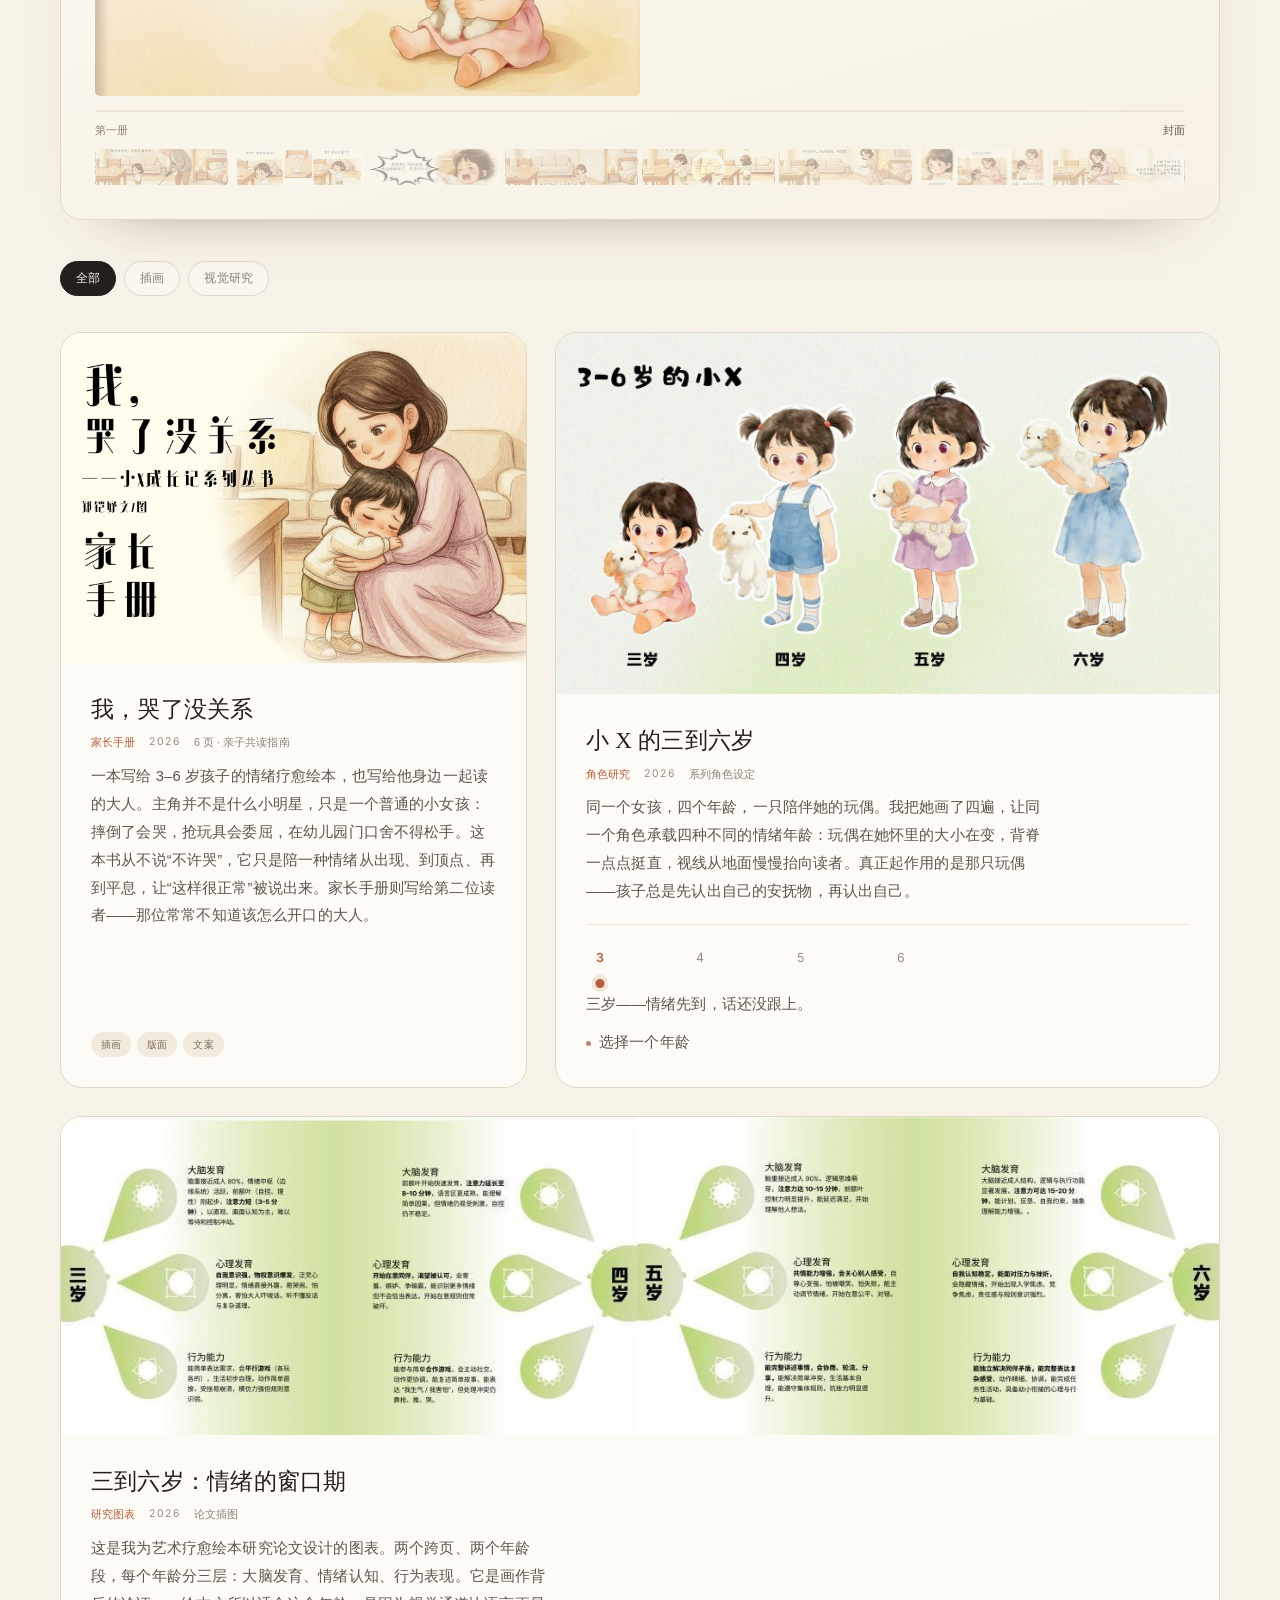
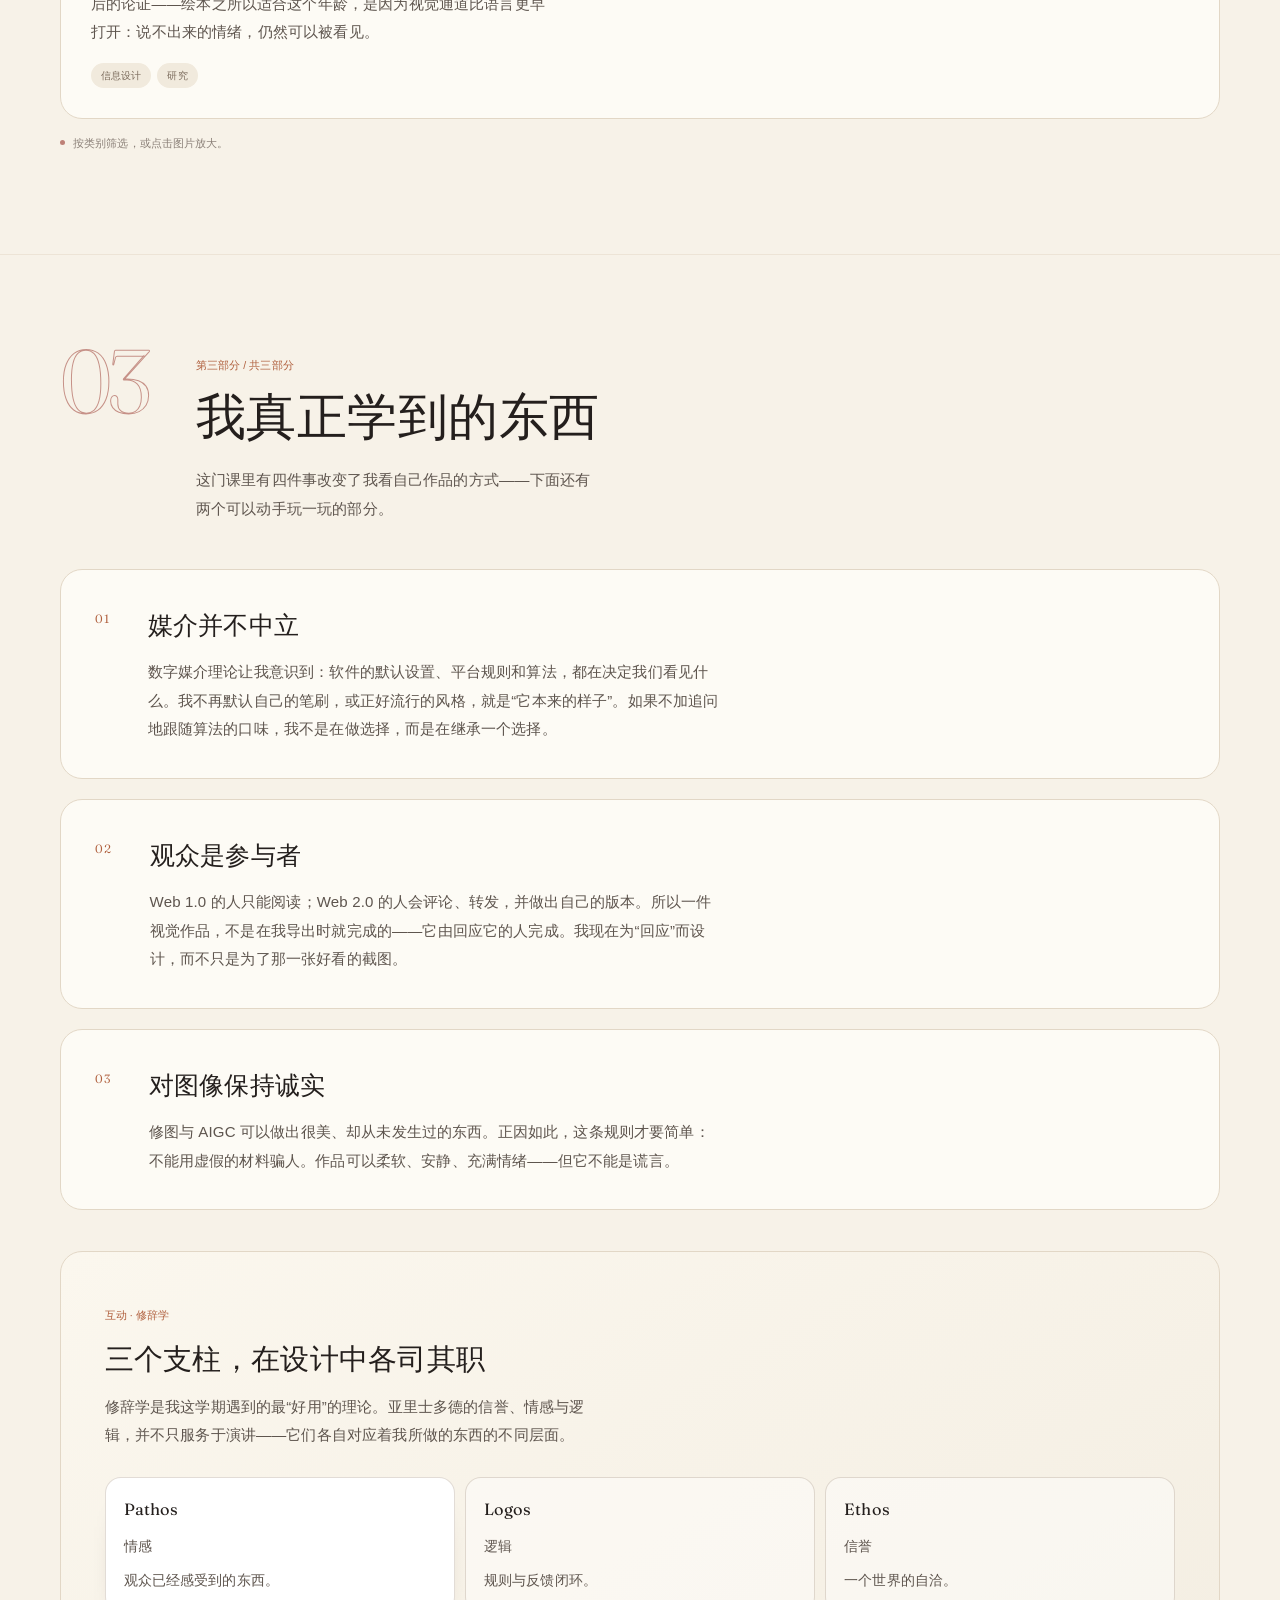
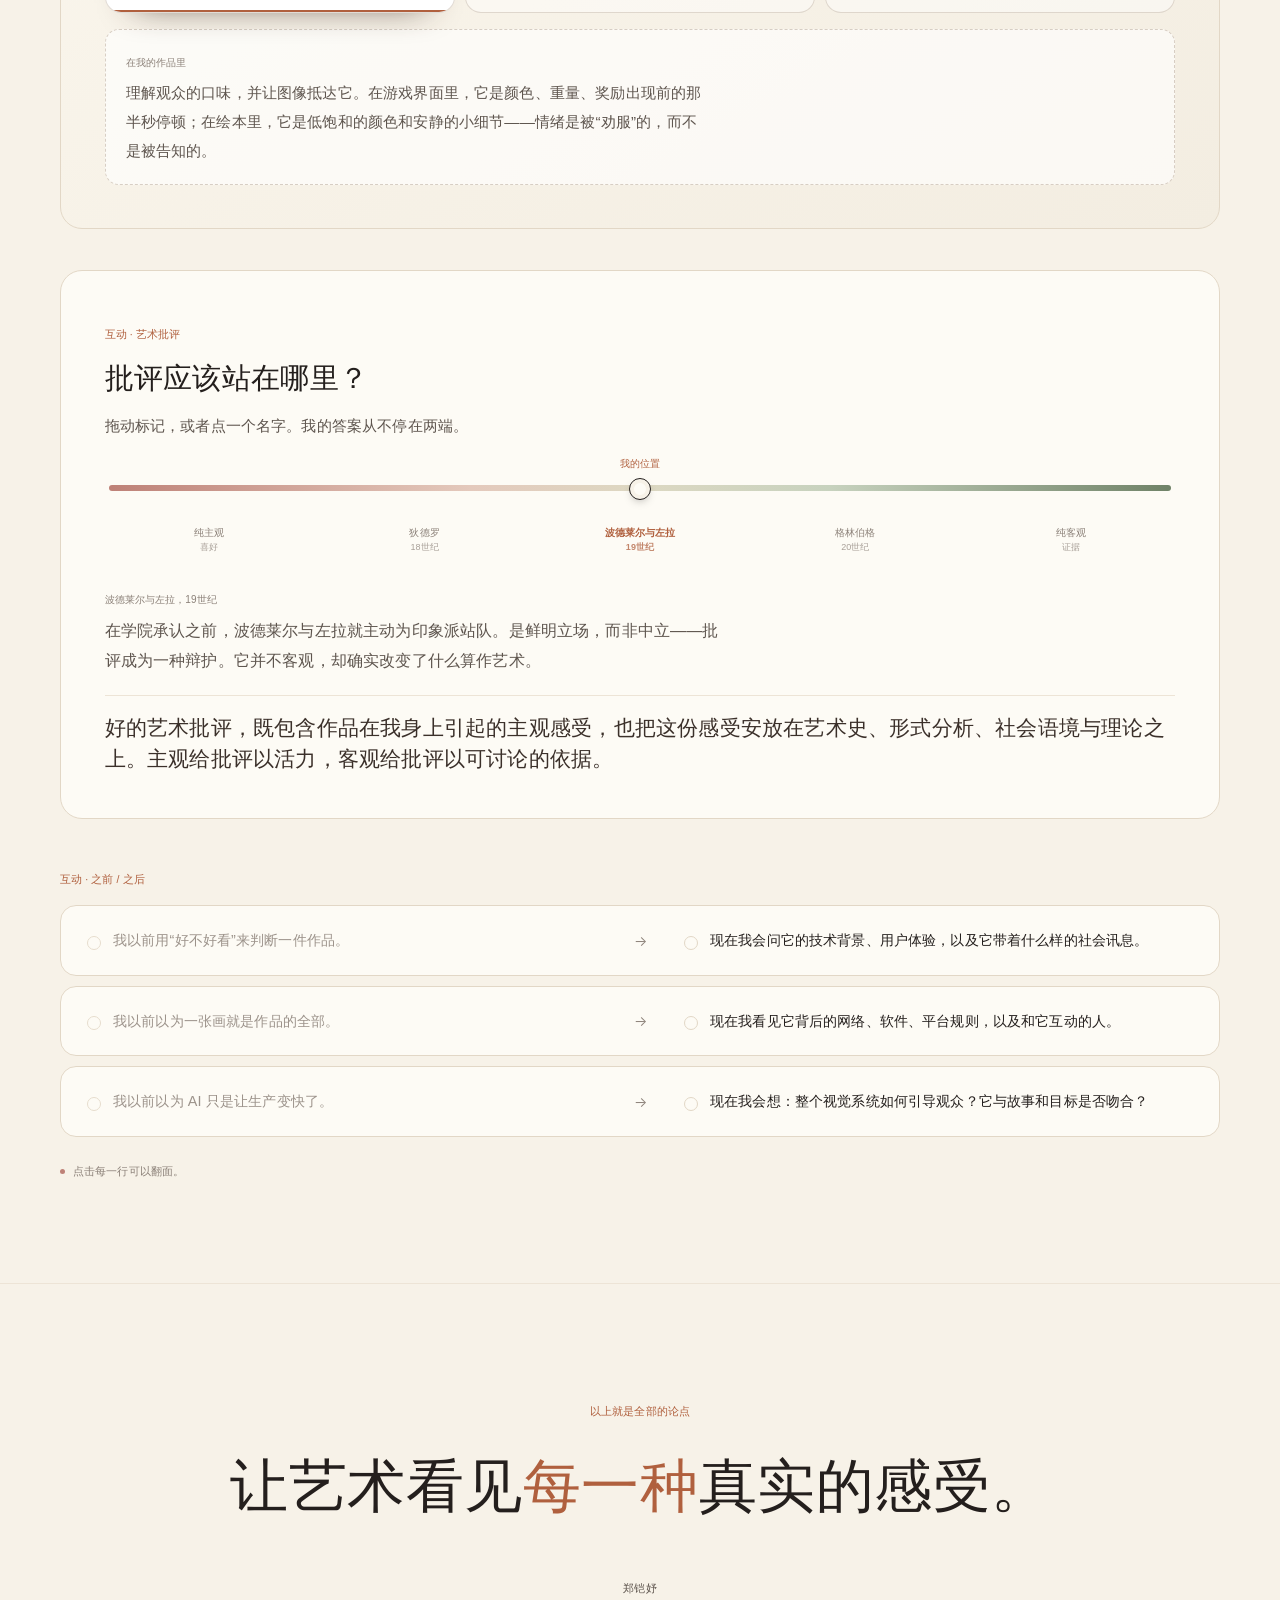
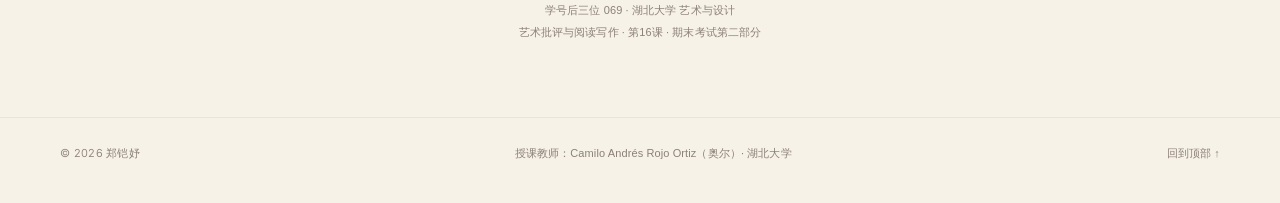
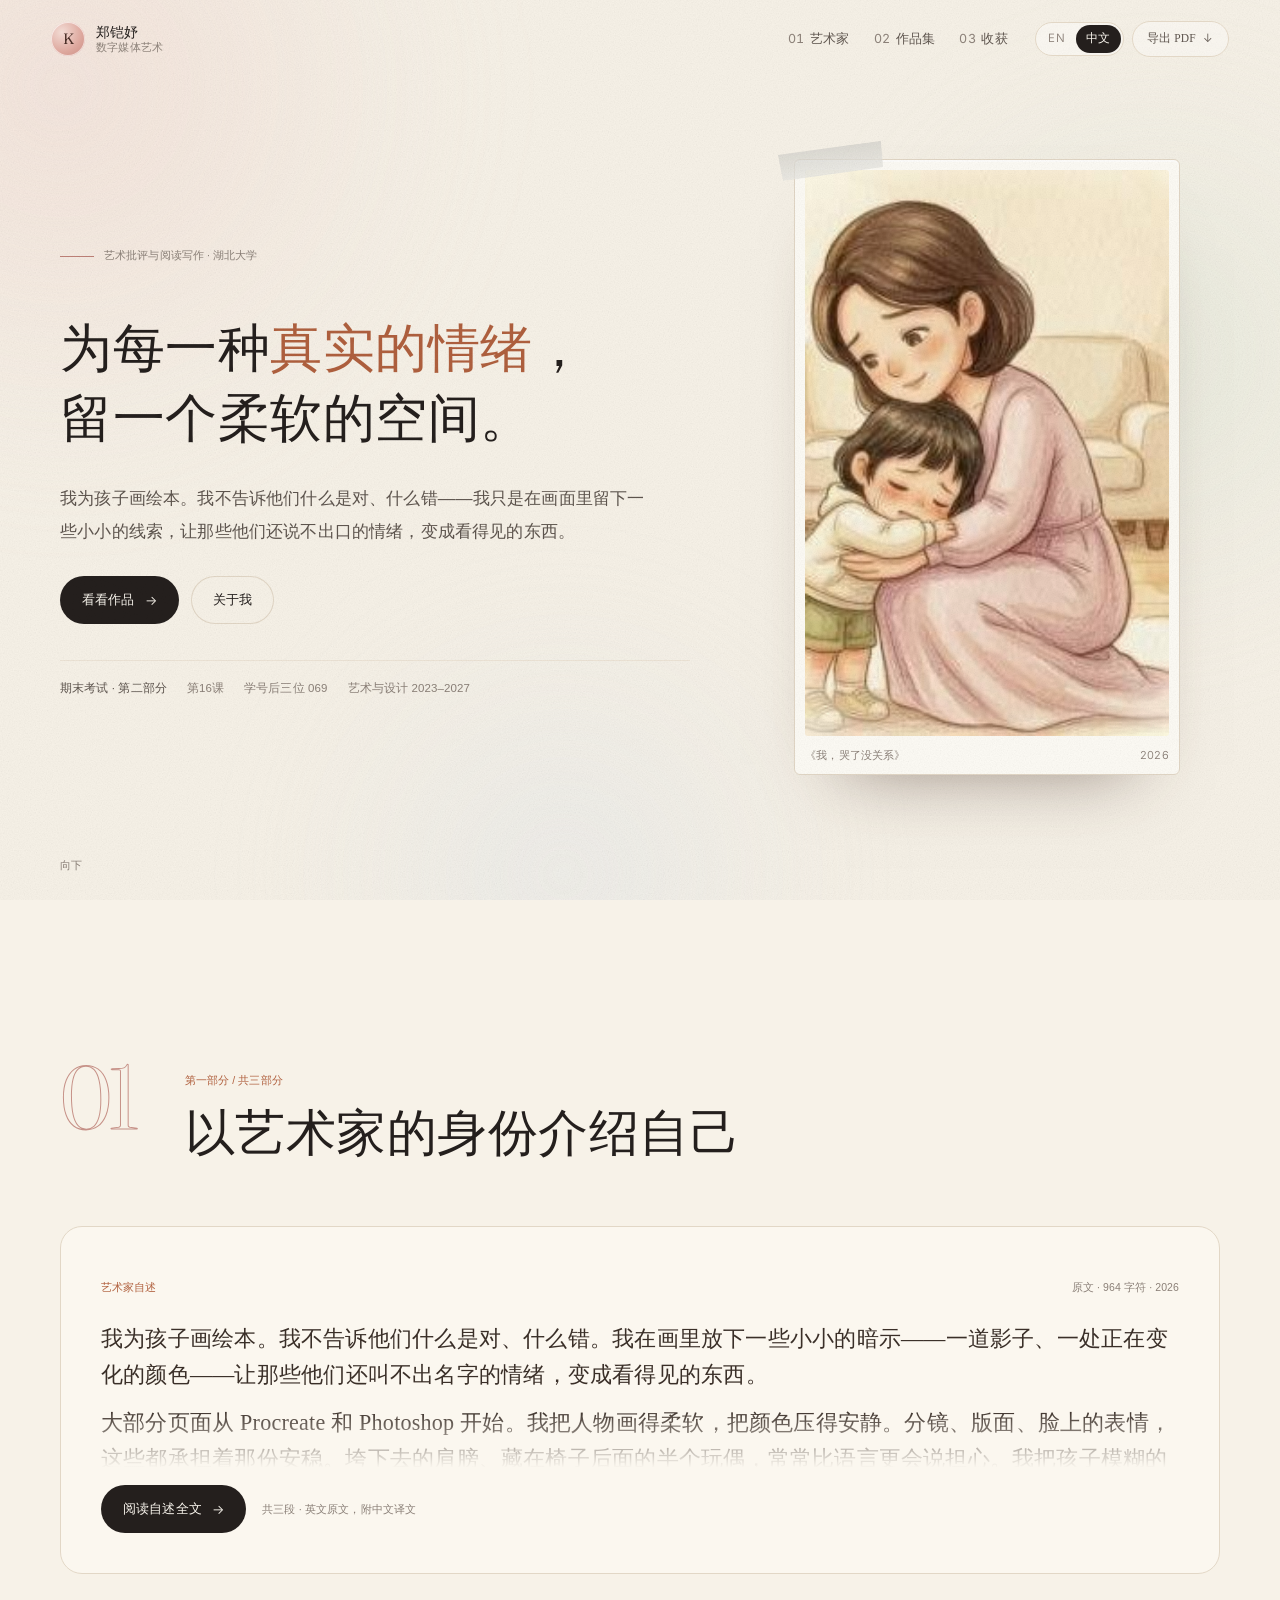
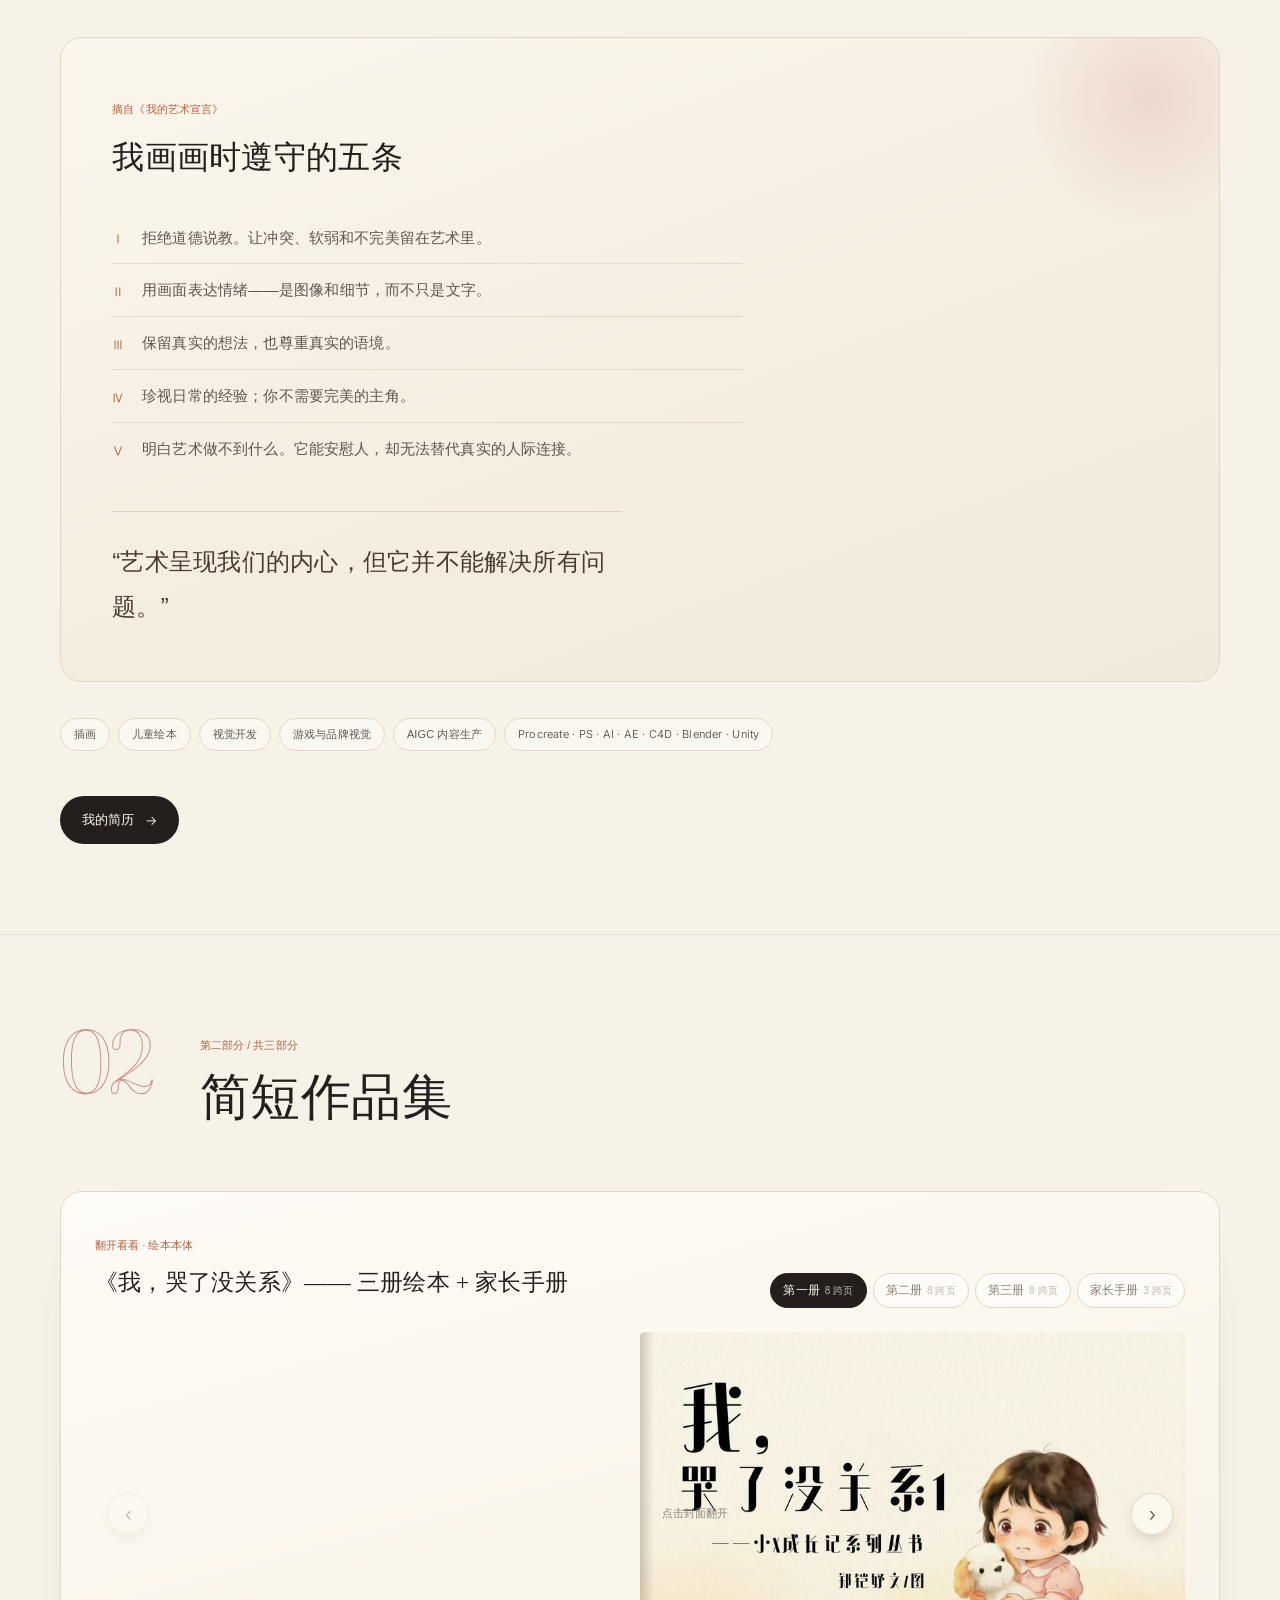
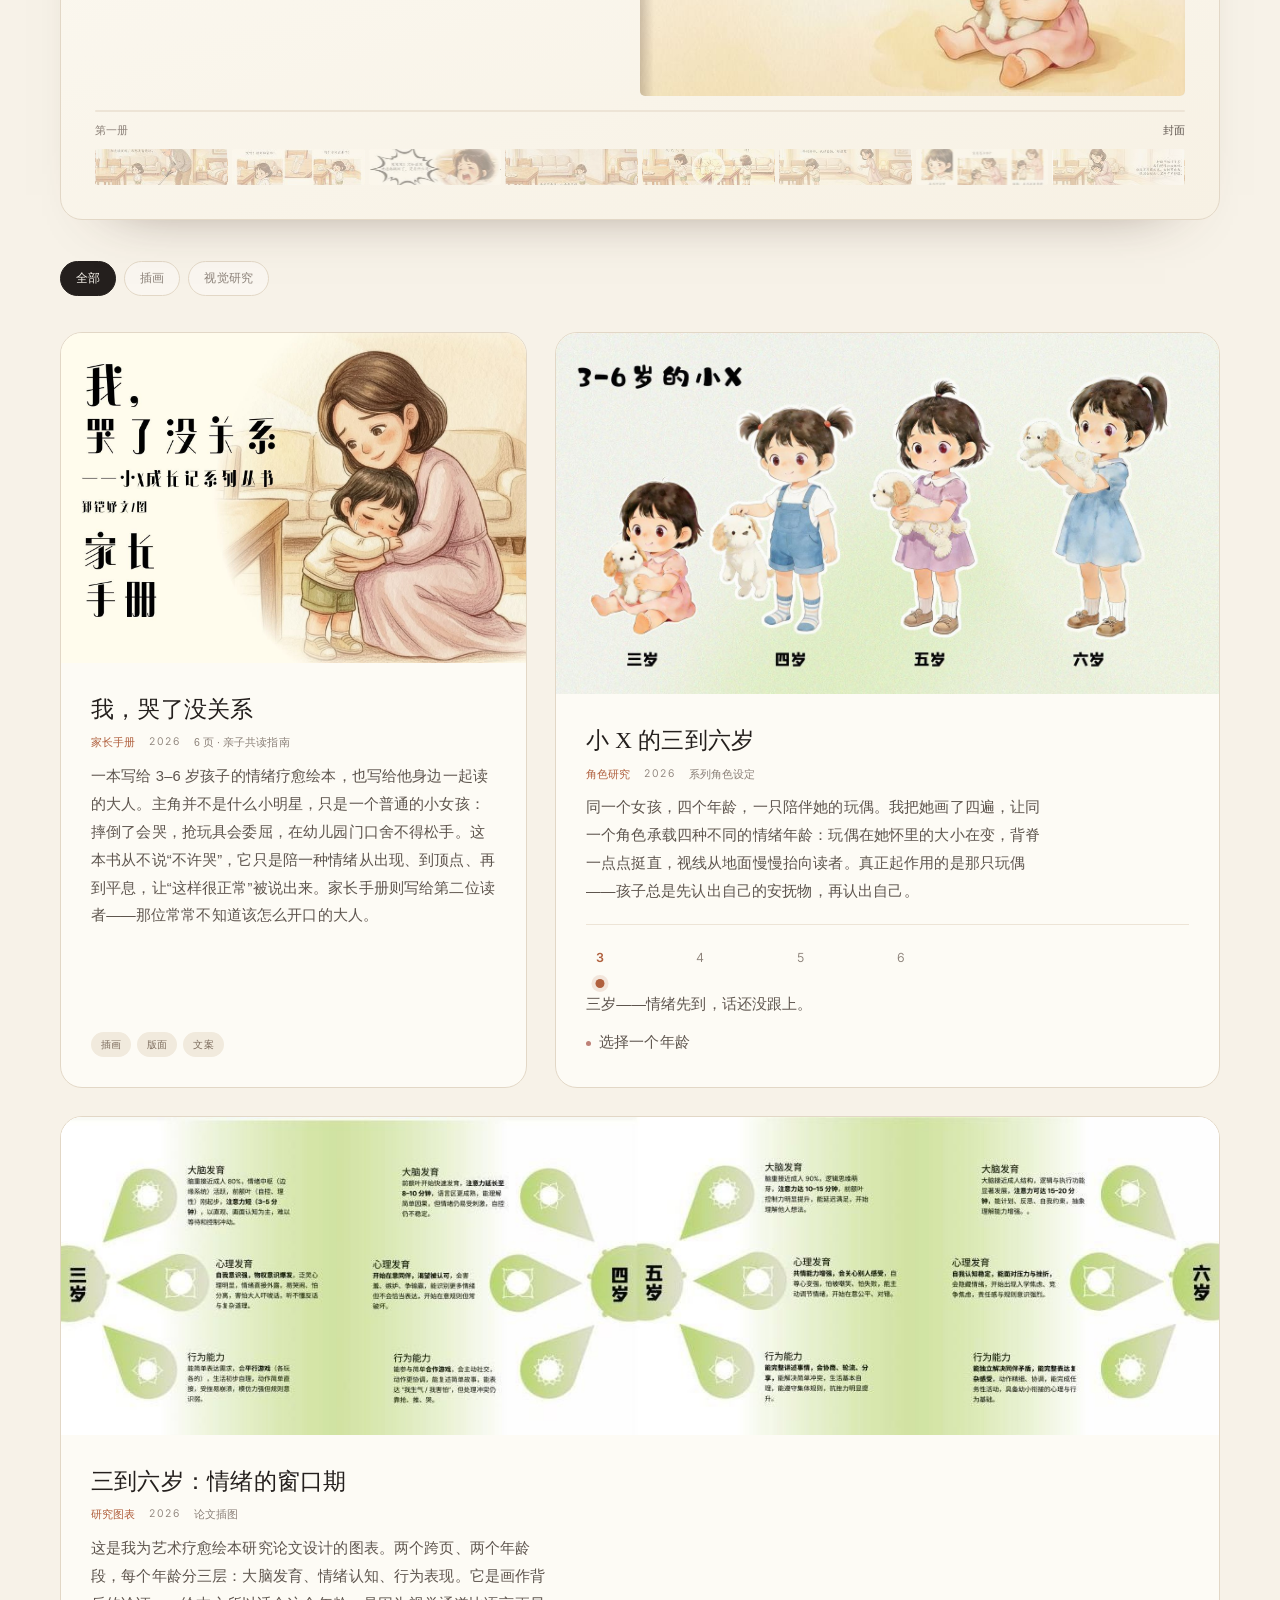
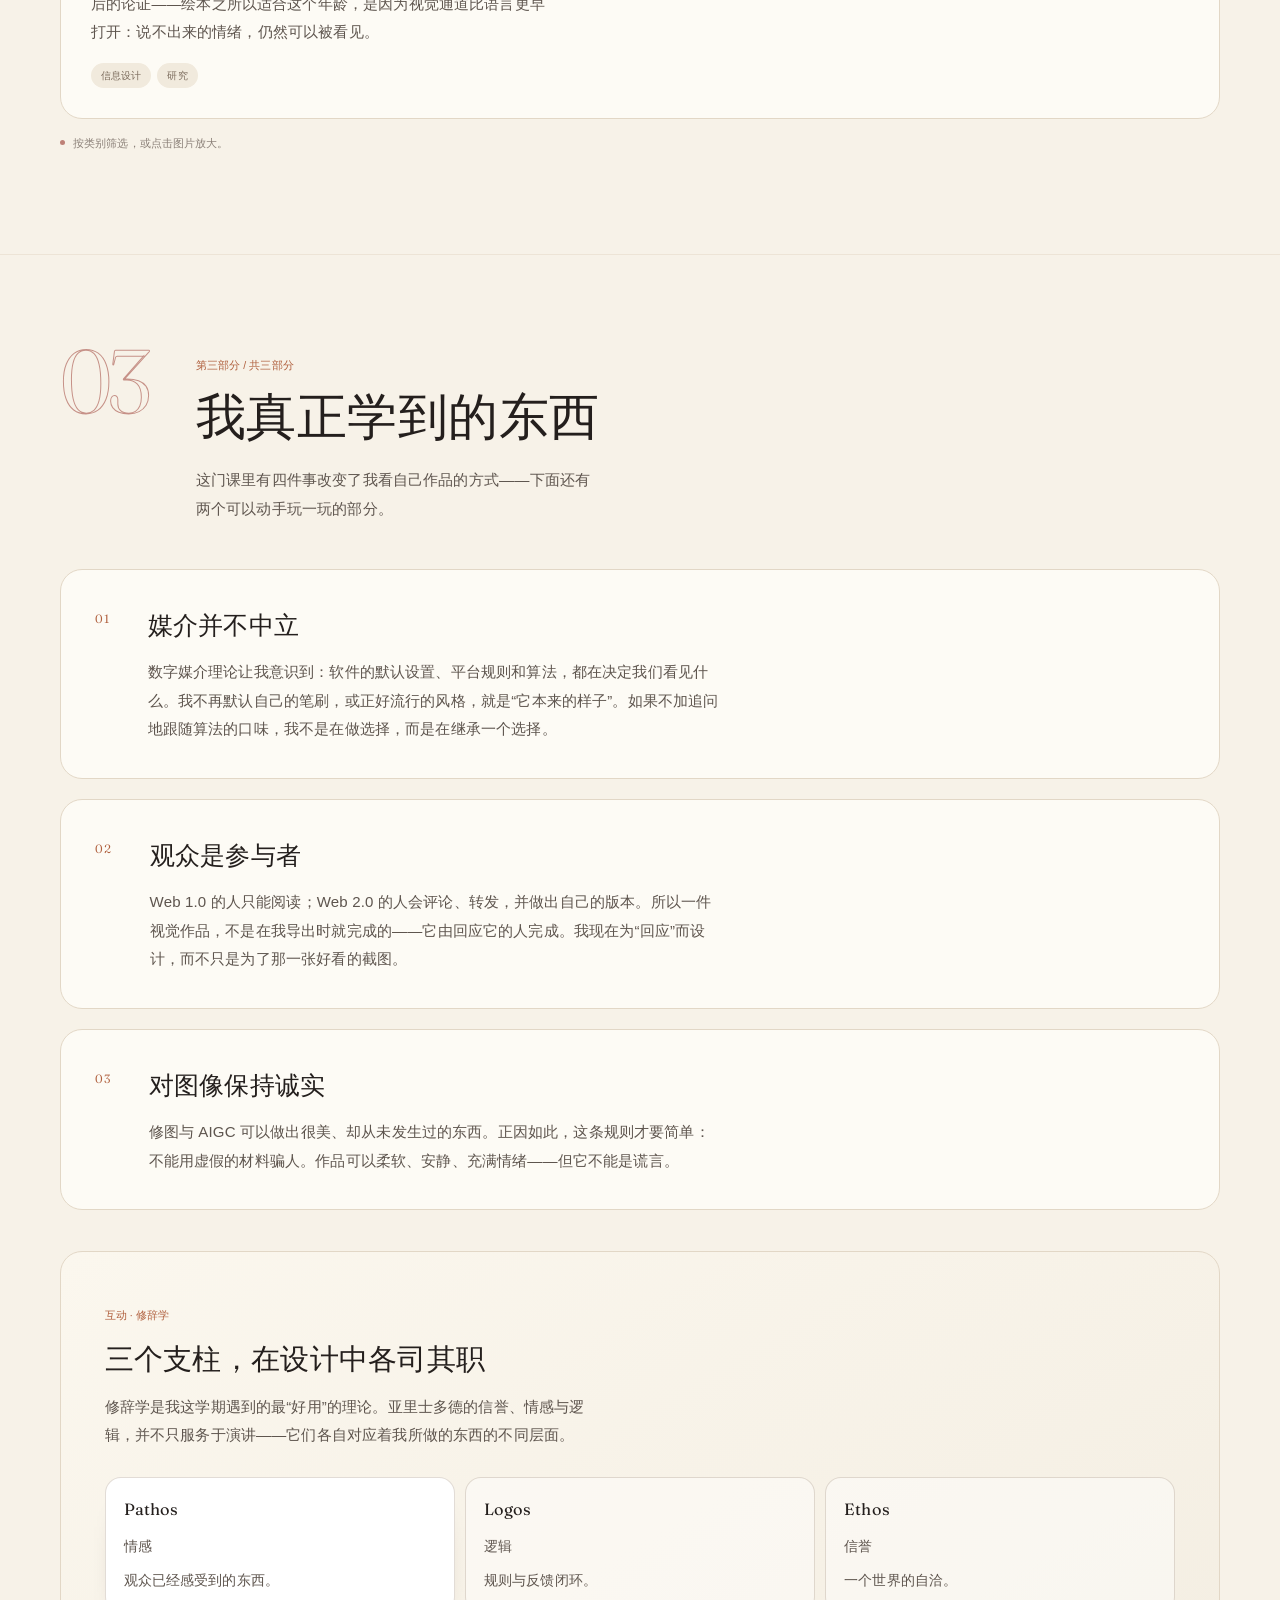
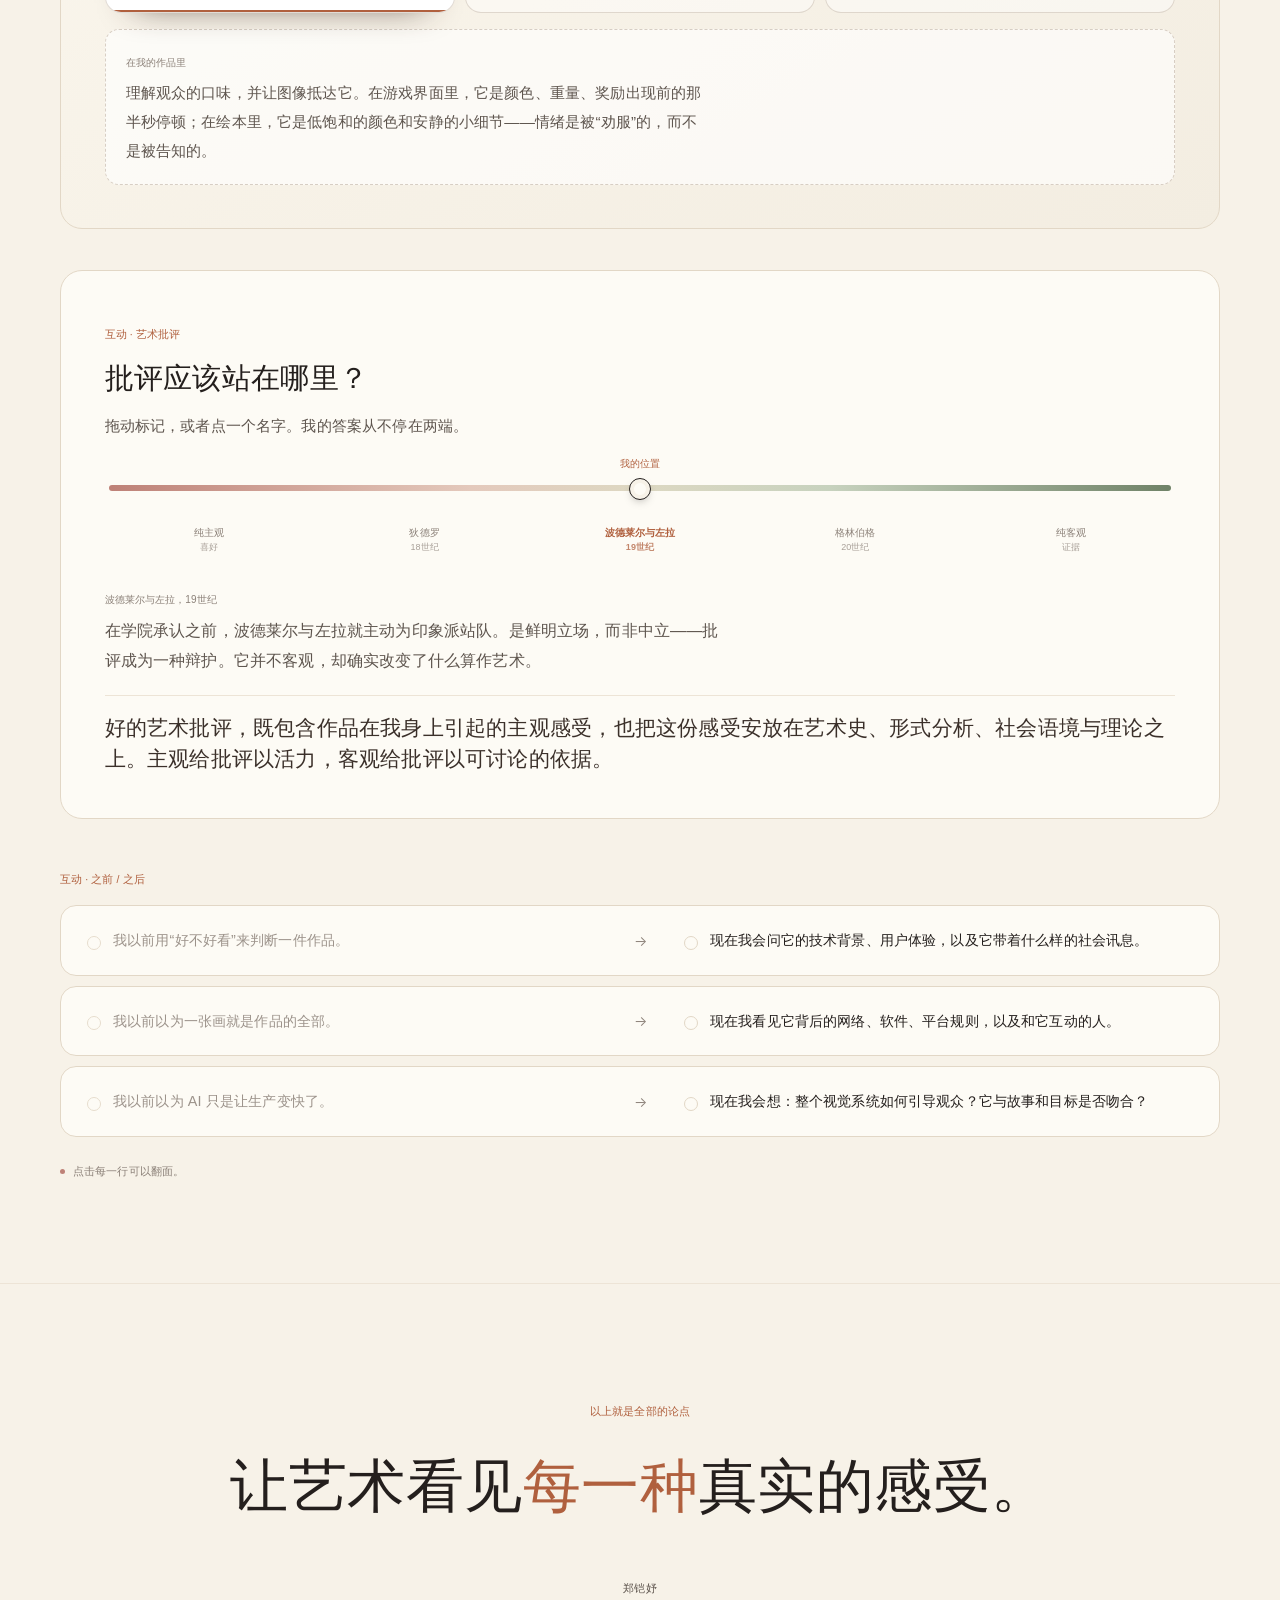
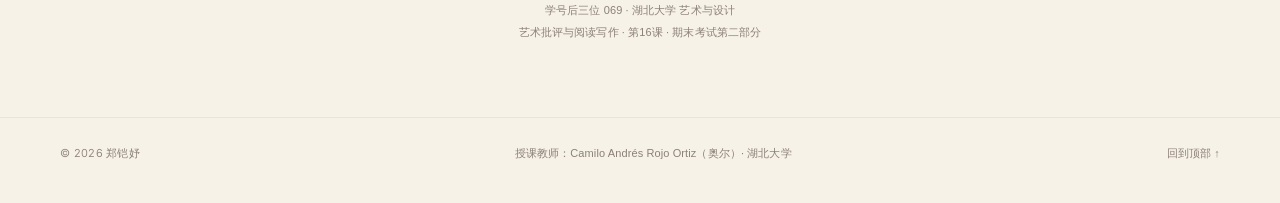
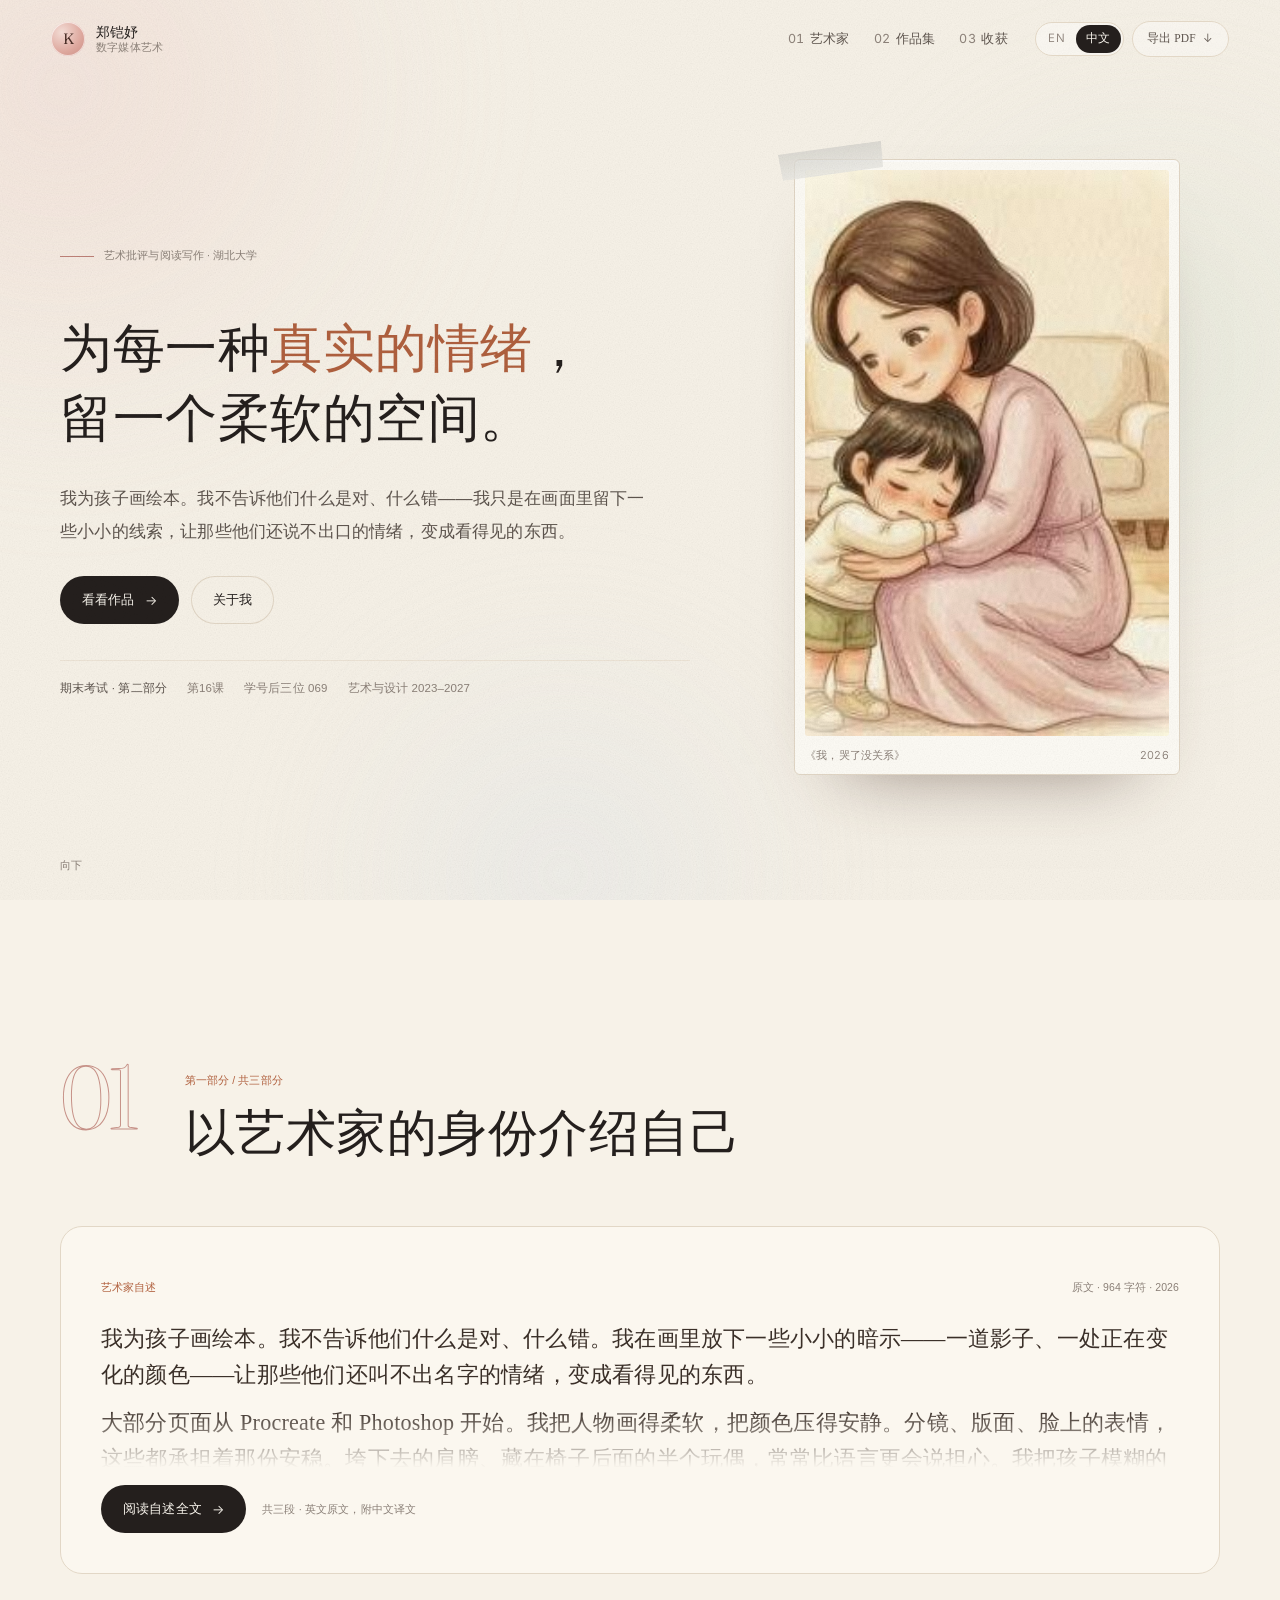
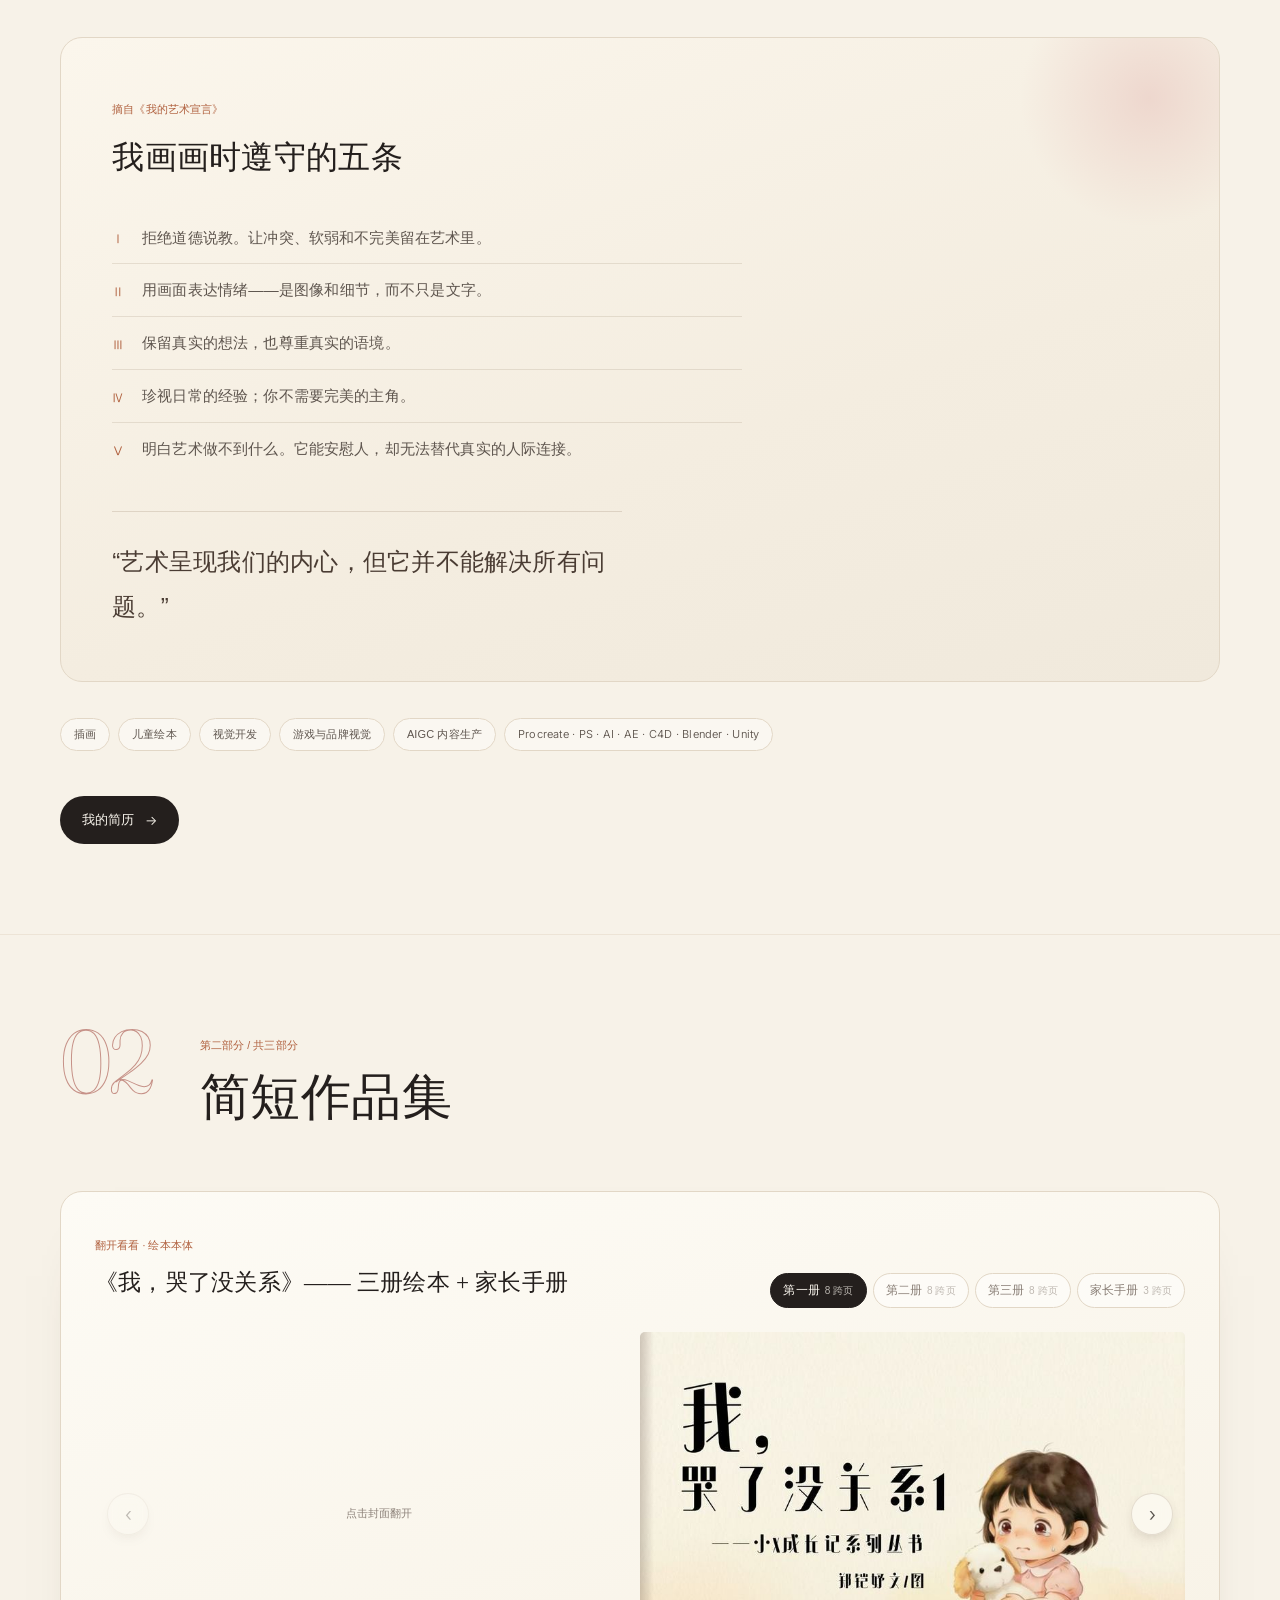
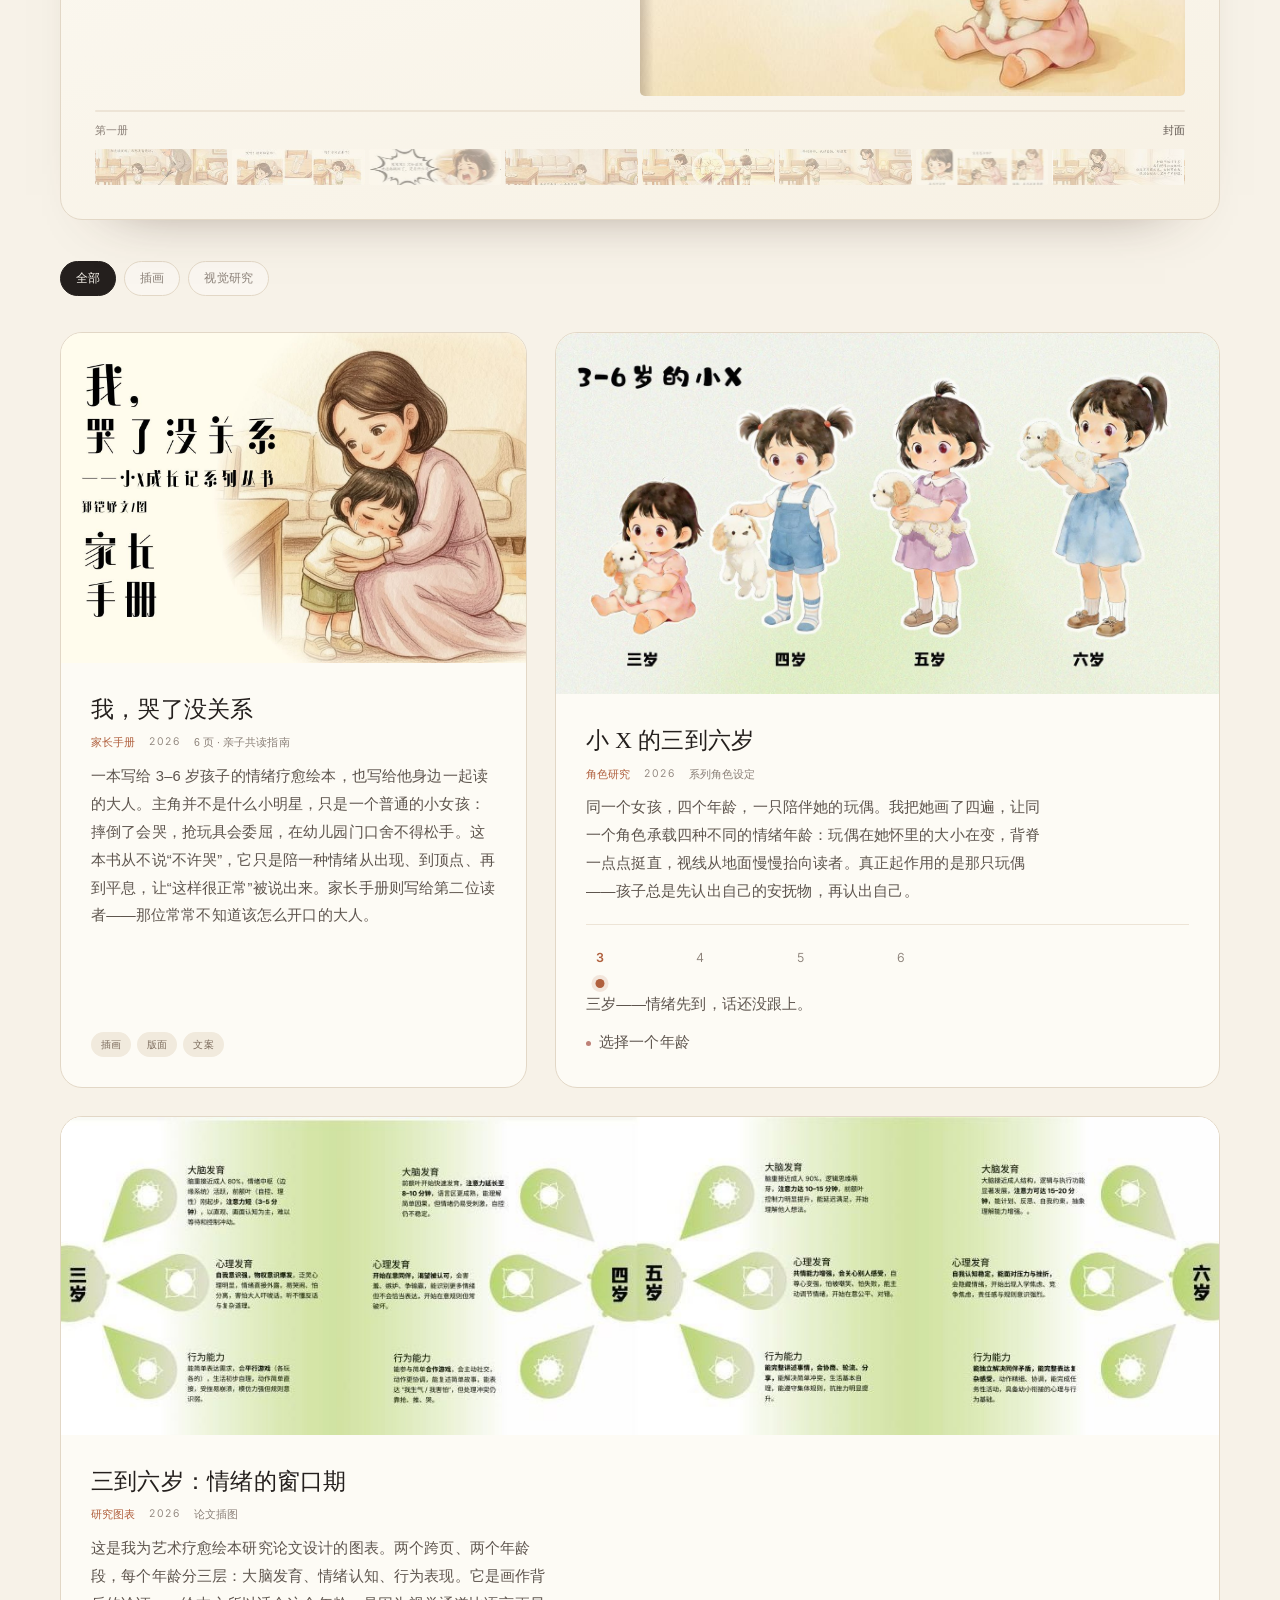
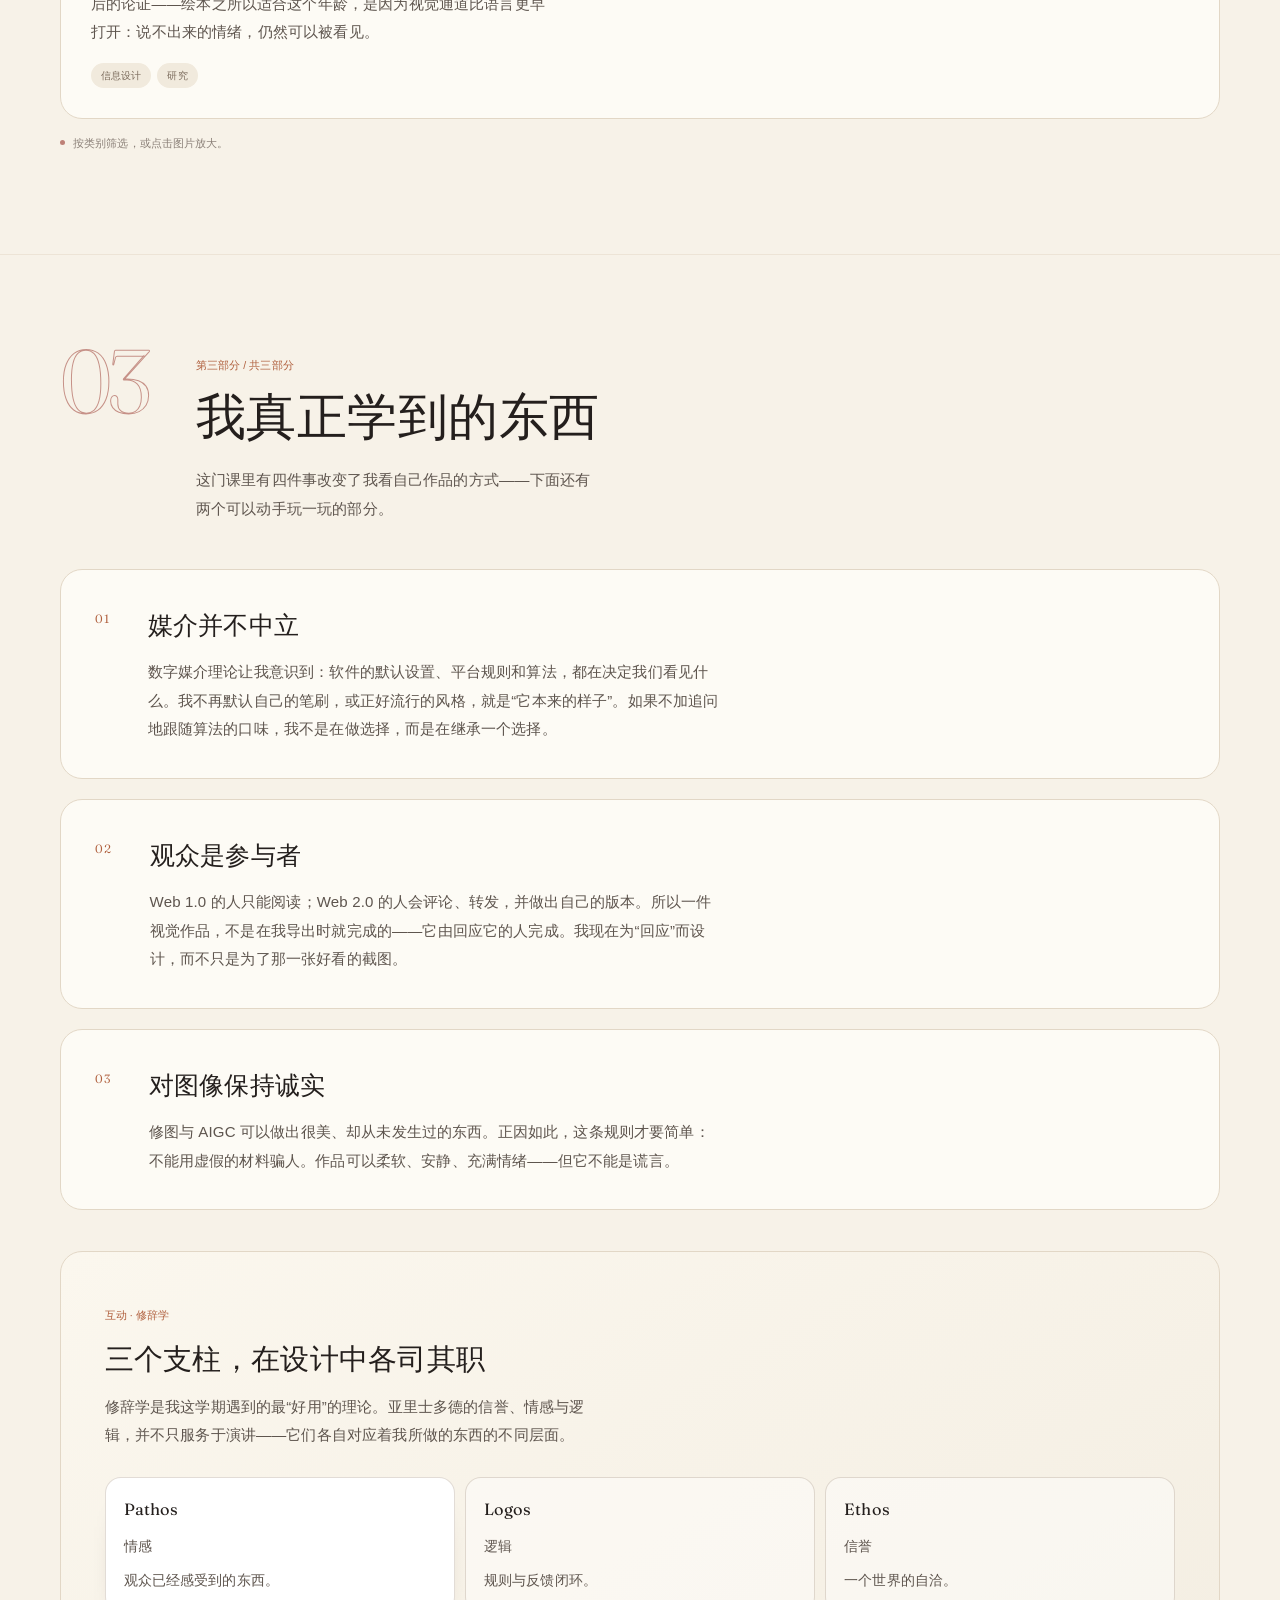
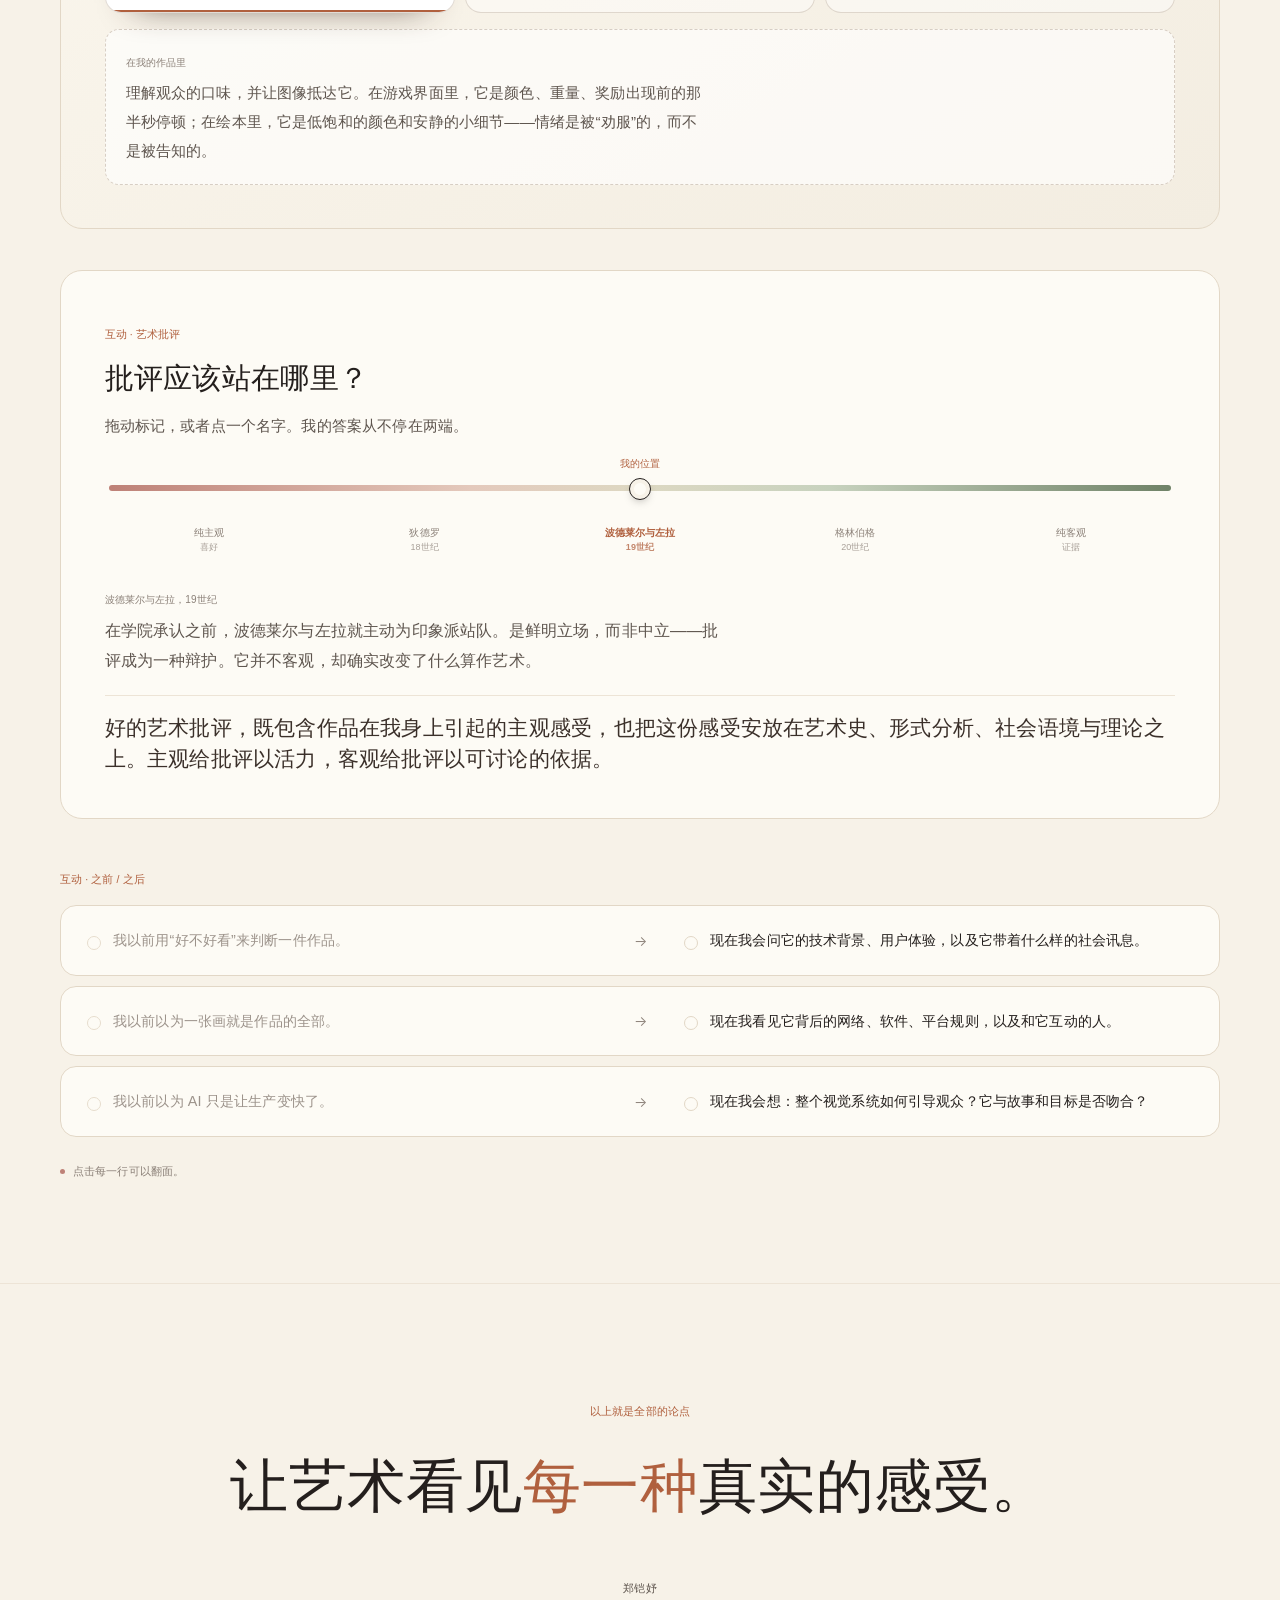
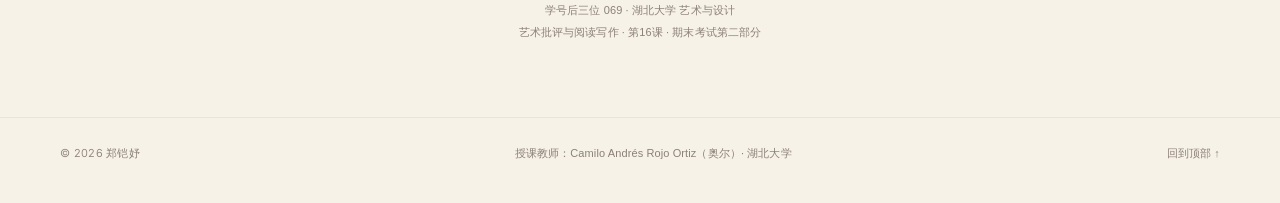
